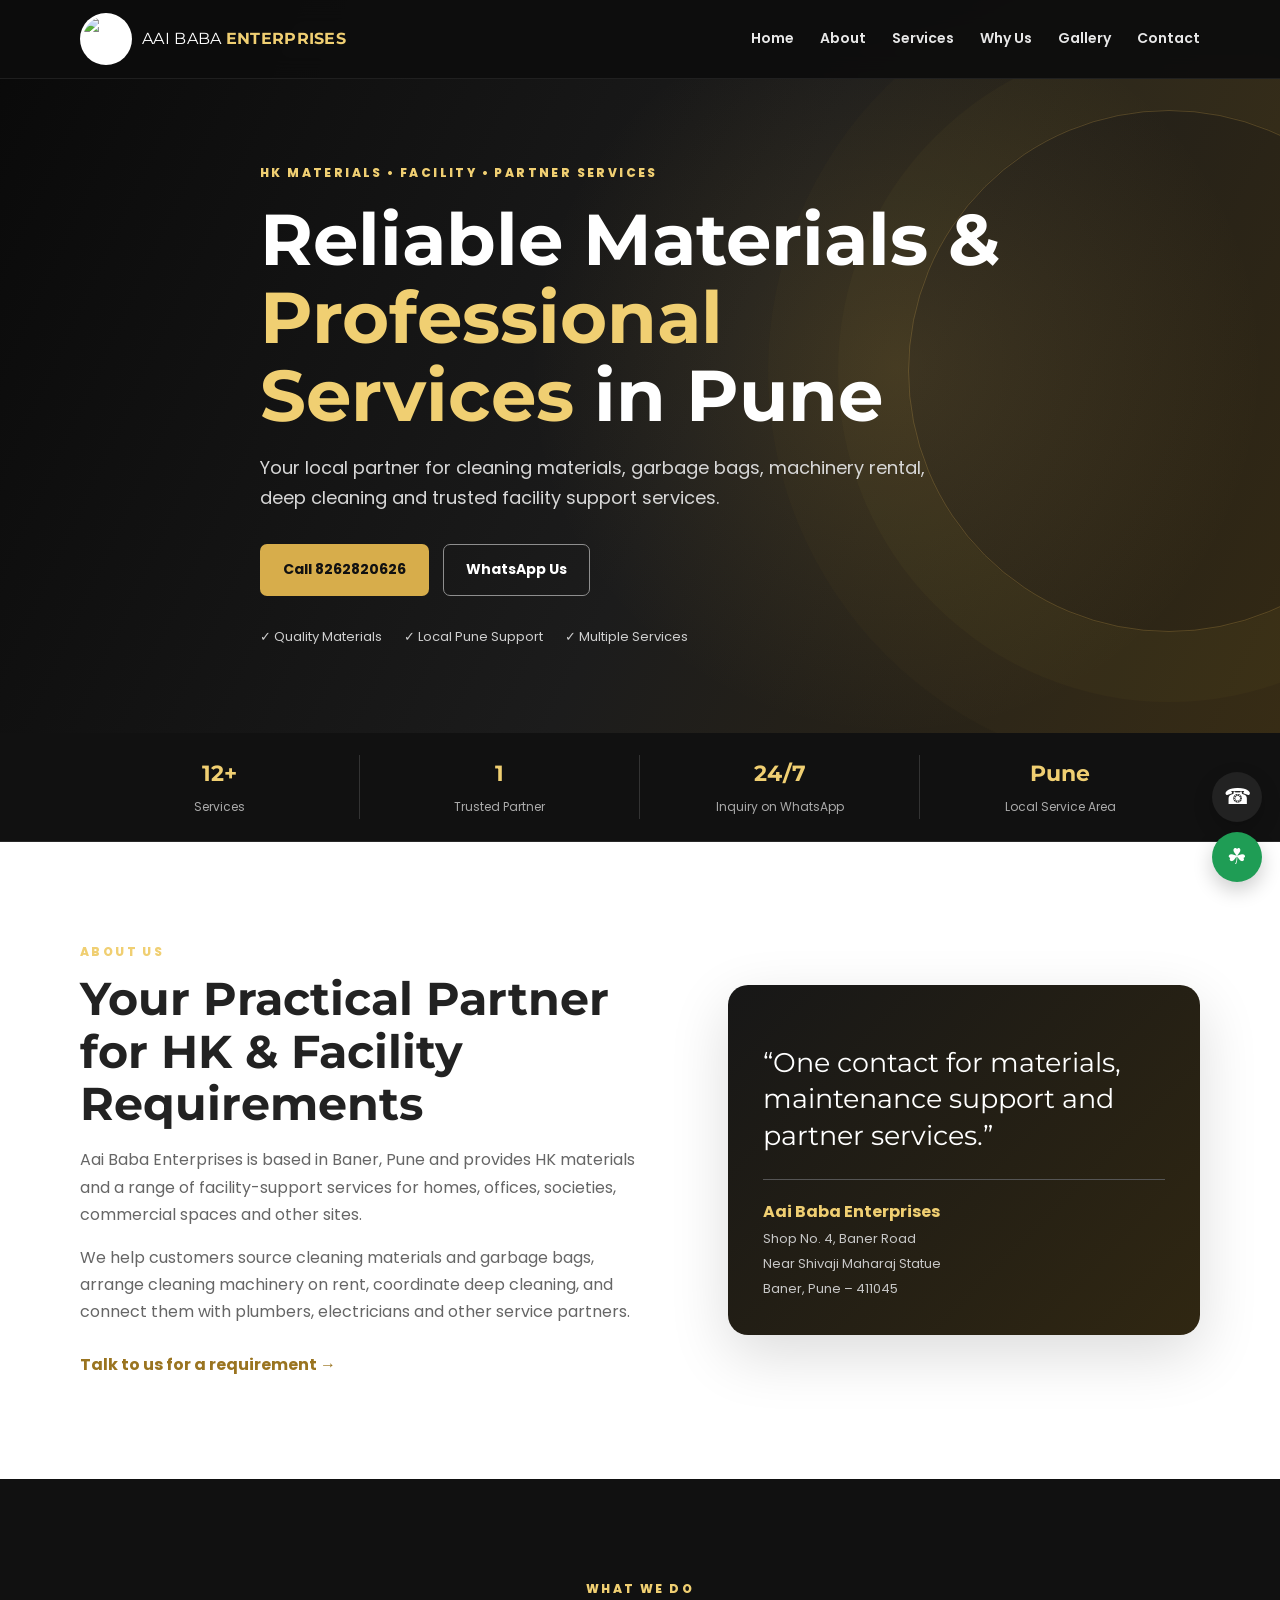
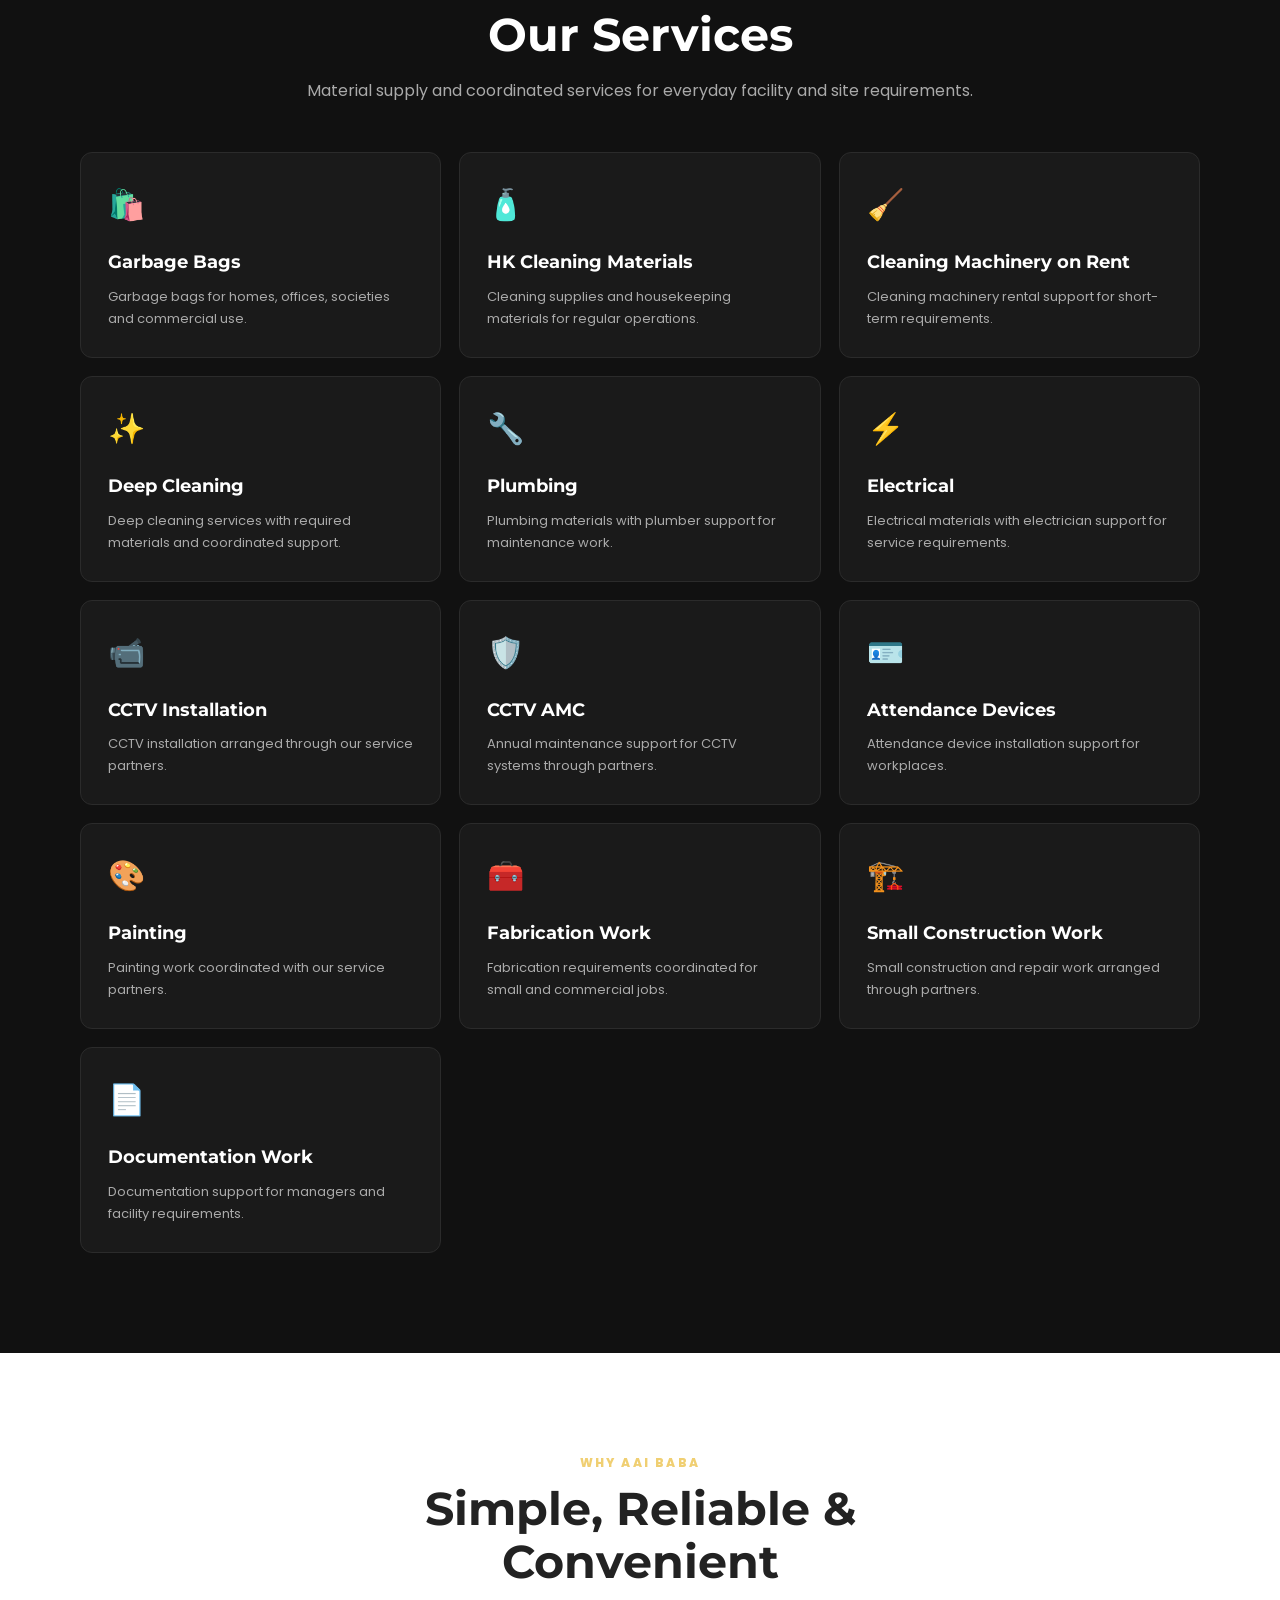
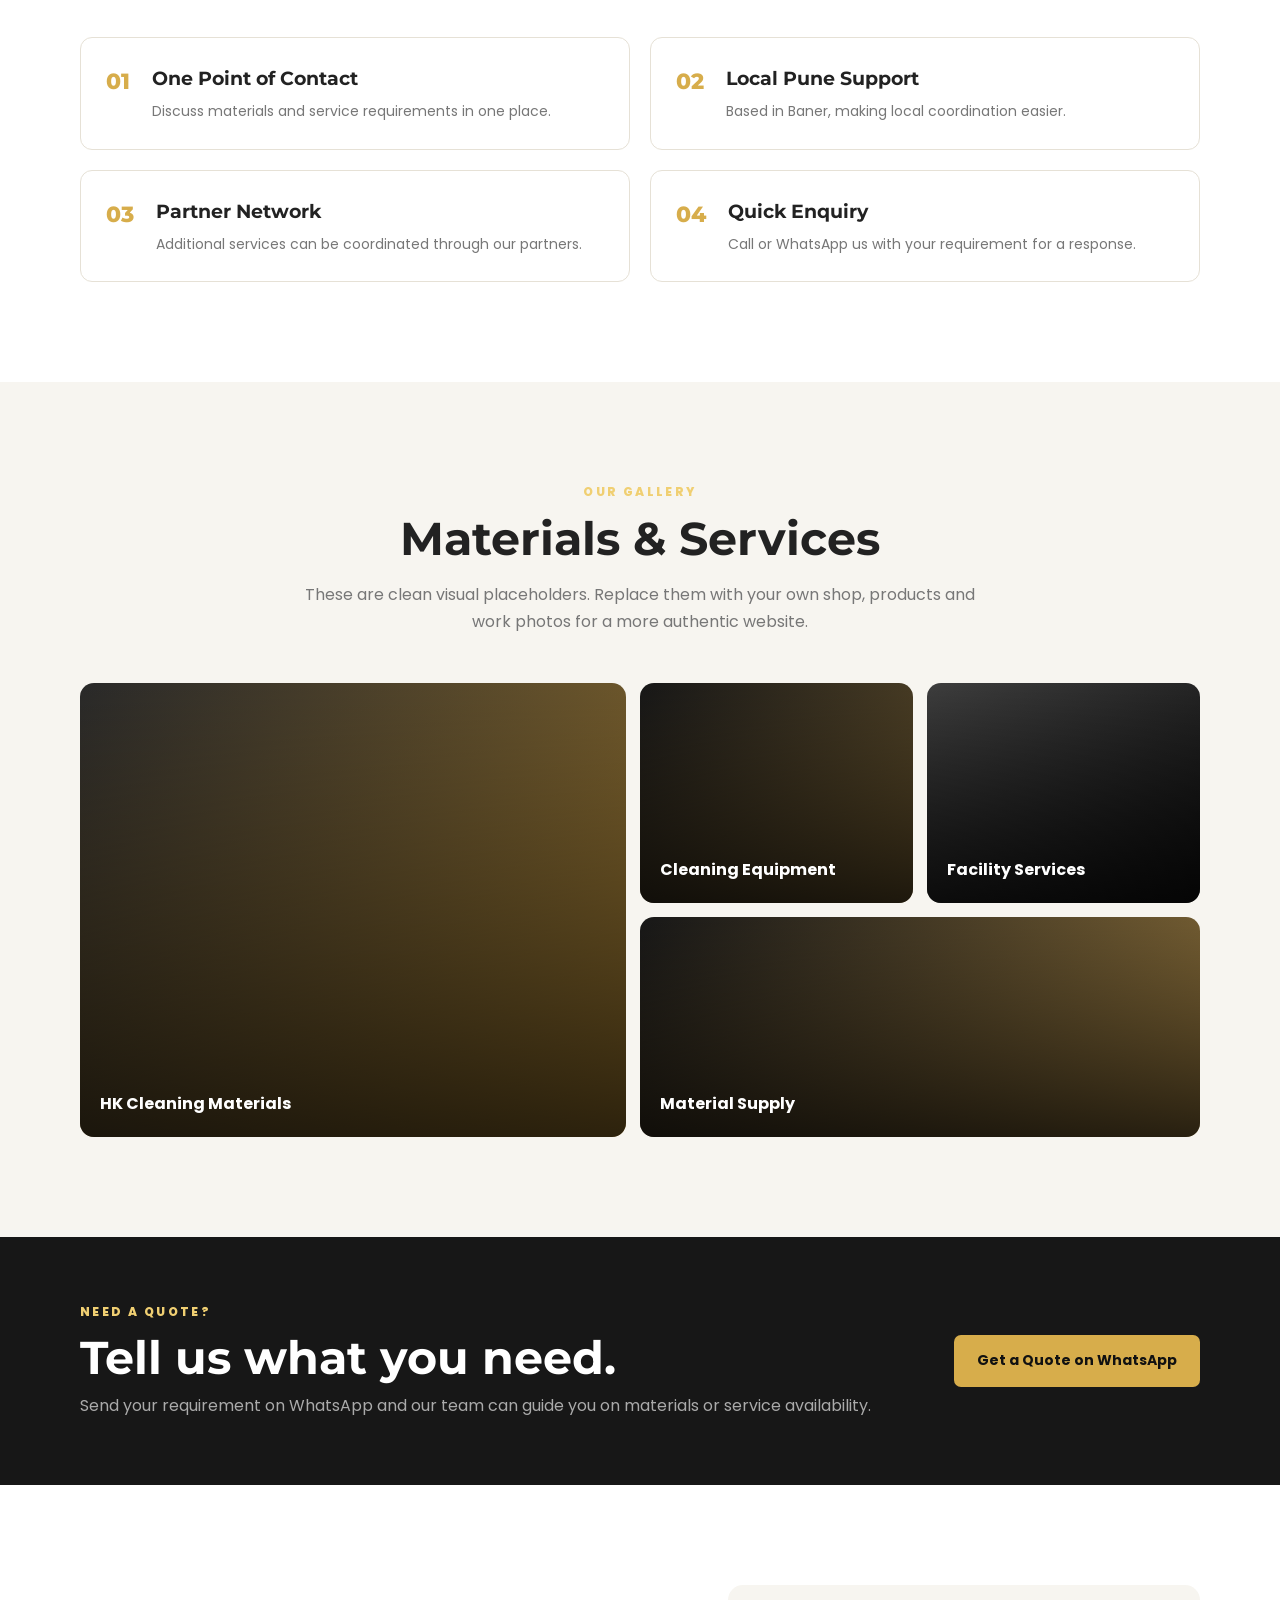
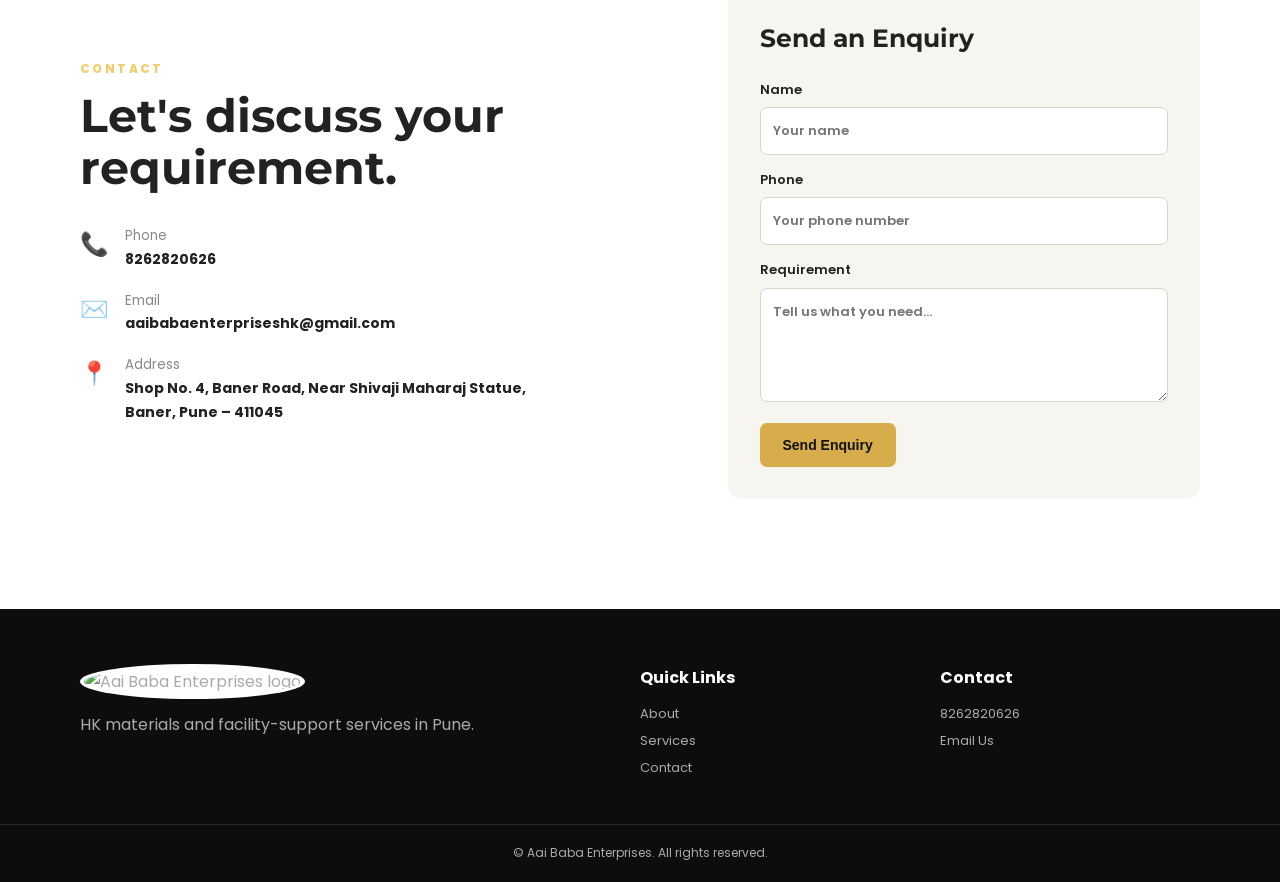
==== index.html @ 1fafdb63 "Add files via upload" ====
<!DOCTYPE html>
<html lang="en">
<head>
<meta charset="UTF-8">
<meta name="viewport" content="width=device-width, initial-scale=1.0">
<title>Aai Baba Enterprises | HK Materials & Facility Services | Pune</title>
<meta name="description" content="Aai Baba Enterprises in Baner, Pune supplies HK cleaning materials, garbage bags, cleaning machinery on rent, deep cleaning, plumbing, electrical and partner facility services.">
<meta name="theme-color" content="#111111">
<link rel="icon" href="images/logo.png">
<link rel="preconnect" href="https://fonts.googleapis.com">
<link rel="preconnect" href="https://fonts.gstatic.com" crossorigin>
<link href="https://fonts.googleapis.com/css2?family=Montserrat:wght@400;500;600;700;800&family=Poppins:wght@400;500;600;700&display=swap" rel="stylesheet">
<link rel="stylesheet" href="style.css">
</head>
<body>

<header class="site-header" id="top">
  <div class="container nav-wrap">
    <a class="brand" href="#home" aria-label="Aai Baba Enterprises home">
      <img src="images/logo.png" alt="Aai Baba Enterprises logo">
      <span>Aai Baba <b>Enterprises</b></span>
    </a>
    <button class="menu-toggle" id="menuToggle" aria-label="Open menu" aria-expanded="false">☰</button>
    <nav class="nav" id="mainNav">
      <a href="#home">Home</a>
      <a href="#about">About</a>
      <a href="#services">Services</a>
      <a href="#why-us">Why Us</a>
      <a href="#gallery">Gallery</a>
      <a href="#contact">Contact</a>
    </nav>
  </div>
</header>

<main>
<section class="hero" id="home">
  <div class="hero-overlay"></div>
  <div class="container hero-content">
    <p class="eyebrow">HK MATERIALS • FACILITY • PARTNER SERVICES</p>
    <h1>Reliable Materials &amp;<br><span>Professional Services</span> in Pune</h1>
    <p class="hero-text">Your local partner for cleaning materials, garbage bags, machinery rental, deep cleaning and trusted facility support services.</p>
    <div class="hero-actions">
      <a class="btn btn-gold" href="tel:+918262820626">Call 8262820626</a>
      <a class="btn btn-outline" href="https://wa.me/918262820626?text=Hello%20Aai%20Baba%20Enterprises%2C%20I%20need%20information%20about%20your%20services." target="_blank" rel="noopener">WhatsApp Us</a>
    </div>
    <div class="hero-points">
      <span>✓ Quality Materials</span><span>✓ Local Pune Support</span><span>✓ Multiple Services</span>
    </div>
  </div>
</section>

<section class="trust-strip">
  <div class="container trust-grid">
    <div><strong>12+</strong><span>Services</span></div>
    <div><strong>1</strong><span>Trusted Partner</span></div>
    <div><strong>24/7</strong><span>Inquiry on WhatsApp</span></div>
    <div><strong>Pune</strong><span>Local Service Area</span></div>
  </div>
</section>

<section class="section" id="about">
  <div class="container two-col">
    <div>
      <p class="section-tag">ABOUT US</p>
      <h2>Your Practical Partner for HK &amp; Facility Requirements</h2>
      <p>Aai Baba Enterprises is based in Baner, Pune and provides HK materials and a range of facility-support services for homes, offices, societies, commercial spaces and other sites.</p>
      <p>We help customers source cleaning materials and garbage bags, arrange cleaning machinery on rent, coordinate deep cleaning, and connect them with plumbers, electricians and other service partners.</p>
      <a class="text-link" href="#contact">Talk to us for a requirement →</a>
    </div>
    <div class="about-card">
      <div class="about-card-inner">
        <p class="quote">“One contact for materials, maintenance support and partner services.”</p>
        <div class="contact-mini">
          <strong>Aai Baba Enterprises</strong>
          <span>Shop No. 4, Baner Road</span>
          <span>Near Shivaji Maharaj Statue</span>
          <span>Baner, Pune – 411045</span>
        </div>
      </div>
    </div>
  </div>
</section>

<section class="section section-dark" id="services">
  <div class="container">
    <div class="section-heading">
      <p class="section-tag">WHAT WE DO</p>
      <h2>Our Services</h2>
      <p>Material supply and coordinated services for everyday facility and site requirements.</p>
    </div>
    <div class="cards">
      <article class="service-card"><div class="icon">🛍️</div><h3>Garbage Bags</h3><p>Garbage bags for homes, offices, societies and commercial use.</p></article>
      <article class="service-card"><div class="icon">🧴</div><h3>HK Cleaning Materials</h3><p>Cleaning supplies and housekeeping materials for regular operations.</p></article>
      <article class="service-card"><div class="icon">🧹</div><h3>Cleaning Machinery on Rent</h3><p>Cleaning machinery rental support for short-term requirements.</p></article>
      <article class="service-card"><div class="icon">✨</div><h3>Deep Cleaning</h3><p>Deep cleaning services with required materials and coordinated support.</p></article>
      <article class="service-card"><div class="icon">🔧</div><h3>Plumbing</h3><p>Plumbing materials with plumber support for maintenance work.</p></article>
      <article class="service-card"><div class="icon">⚡</div><h3>Electrical</h3><p>Electrical materials with electrician support for service requirements.</p></article>
      <article class="service-card"><div class="icon">📹</div><h3>CCTV Installation</h3><p>CCTV installation arranged through our service partners.</p></article>
      <article class="service-card"><div class="icon">🛡️</div><h3>CCTV AMC</h3><p>Annual maintenance support for CCTV systems through partners.</p></article>
      <article class="service-card"><div class="icon">🪪</div><h3>Attendance Devices</h3><p>Attendance device installation support for workplaces.</p></article>
      <article class="service-card"><div class="icon">🎨</div><h3>Painting</h3><p>Painting work coordinated with our service partners.</p></article>
      <article class="service-card"><div class="icon">🧰</div><h3>Fabrication Work</h3><p>Fabrication requirements coordinated for small and commercial jobs.</p></article>
      <article class="service-card"><div class="icon">🏗️</div><h3>Small Construction Work</h3><p>Small construction and repair work arranged through partners.</p></article>
      <article class="service-card"><div class="icon">📄</div><h3>Documentation Work</h3><p>Documentation support for managers and facility requirements.</p></article>
    </div>
  </div>
</section>

<section class="section" id="why-us">
  <div class="container">
    <div class="section-heading">
      <p class="section-tag">WHY AAI BABA</p>
      <h2>Simple, Reliable &amp; Convenient</h2>
    </div>
    <div class="why-grid">
      <div class="why-item"><span>01</span><div><h3>One Point of Contact</h3><p>Discuss materials and service requirements in one place.</p></div></div>
      <div class="why-item"><span>02</span><div><h3>Local Pune Support</h3><p>Based in Baner, making local coordination easier.</p></div></div>
      <div class="why-item"><span>03</span><div><h3>Partner Network</h3><p>Additional services can be coordinated through our partners.</p></div></div>
      <div class="why-item"><span>04</span><div><h3>Quick Enquiry</h3><p>Call or WhatsApp us with your requirement for a response.</p></div></div>
    </div>
  </div>
</section>

<section class="section gallery-section" id="gallery">
  <div class="container">
    <div class="section-heading">
      <p class="section-tag">OUR GALLERY</p>
      <h2>Materials &amp; Services</h2>
      <p>These are clean visual placeholders. Replace them with your own shop, products and work photos for a more authentic website.</p>
    </div>
    <div class="gallery">
      <div class="gallery-card gallery-one"><span>HK Cleaning Materials</span></div>
      <div class="gallery-card gallery-two"><span>Cleaning Equipment</span></div>
      <div class="gallery-card gallery-three"><span>Facility Services</span></div>
      <div class="gallery-card gallery-four"><span>Material Supply</span></div>
    </div>
  </div>
</section>

<section class="cta">
  <div class="container cta-inner">
    <div><p class="section-tag">NEED A QUOTE?</p><h2>Tell us what you need.</h2><p>Send your requirement on WhatsApp and our team can guide you on materials or service availability.</p></div>
    <a class="btn btn-gold" href="https://wa.me/918262820626?text=Hello%20Aai%20Baba%20Enterprises%2C%20I%20would%20like%20a%20quotation." target="_blank" rel="noopener">Get a Quote on WhatsApp</a>
  </div>
</section>

<section class="section contact-section" id="contact">
  <div class="container two-col contact-grid">
    <div>
      <p class="section-tag">CONTACT</p>
      <h2>Let's discuss your requirement.</h2>
      <div class="contact-list">
        <a href="tel:+918262820626"><span>📞</span><div><small>Phone</small><strong>8262820626</strong></div></a>
        <a href="mailto:aaibabaenterpriseshk@gmail.com"><span>✉️</span><div><small>Email</small><strong>aaibabaenterpriseshk@gmail.com</strong></div></a>
        <div><span>📍</span><div><small>Address</small><strong>Shop No. 4, Baner Road, Near Shivaji Maharaj Statue, Baner, Pune – 411045</strong></div></div>
      </div>
    </div>
    <div class="form-card">
      <h3>Send an Enquiry</h3>
      <form name="enquiry" method="POST" data-netlify="true" netlify-honeypot="bot-field">
        <input type="hidden" name="form-name" value="enquiry">
        <p class="hidden"><label>Don't fill this out: <input name="bot-field"></label></p>
        <label>Name<input type="text" name="name" placeholder="Your name" required></label>
        <label>Phone<input type="tel" name="phone" placeholder="Your phone number" required></label>
        <label>Requirement<textarea name="message" rows="4" placeholder="Tell us what you need..." required></textarea></label>
        <button class="btn btn-gold" type="submit">Send Enquiry</button>
      </form>
    </div>
  </div>
</section>
</main>

<footer class="footer">
  <div class="container footer-grid">
    <div><img src="images/logo.png" alt="Aai Baba Enterprises logo" class="footer-logo"><p>HK materials and facility-support services in Pune.</p></div>
    <div><h4>Quick Links</h4><a href="#about">About</a><a href="#services">Services</a><a href="#contact">Contact</a></div>
    <div><h4>Contact</h4><a href="tel:+918262820626">8262820626</a><a href="mailto:aaibabaenterpriseshk@gmail.com">Email Us</a></div>
  </div>
  <div class="copyright">© <span id="year"></span> Aai Baba Enterprises. All rights reserved.</div>
</footer>

<div class="floating-actions">
  <a class="float-call" href="tel:+918262820626" aria-label="Call Aai Baba Enterprises">☎</a>
  <a class="float-wa" href="https://wa.me/918262820626" target="_blank" rel="noopener" aria-label="WhatsApp Aai Baba Enterprises">☘</a>
</div>
<a class="back-top" id="backTop" href="#top" aria-label="Back to top">↑</a>

<script src="script.js"></script>
</body>
</html>
---- style.css ----
*{box-sizing:border-box;margin:0;padding:0}
:root{--black:#0d0d0d;--dark:#151515;--gold:#d7ad4b;--gold2:#f0cf72;--light:#f7f5f0;--text:#222;--muted:#686868;--white:#fff;--border:#e6e1d6}
html{scroll-behavior:smooth}
body{font-family:Poppins,Arial,sans-serif;color:var(--text);background:#fff;line-height:1.7}
a{text-decoration:none;color:inherit}
.container{width:min(1120px,92%);margin:auto}
.site-header{position:fixed;z-index:1000;top:0;left:0;right:0;background:rgba(13,13,13,.94);backdrop-filter:blur(12px);border-bottom:1px solid rgba(255,255,255,.08)}
.nav-wrap{height:78px;display:flex;align-items:center;justify-content:space-between}
.brand{display:flex;align-items:center;gap:10px;color:#fff;font-family:Montserrat;font-size:16px;text-transform:uppercase;letter-spacing:.3px}
.brand img{width:52px;height:52px;object-fit:contain;background:#fff;border-radius:50%;padding:3px}
.brand b{color:var(--gold2)}
.nav{display:flex;gap:26px;color:#fff;font-size:14px;font-weight:600}
.nav a{opacity:.9}.nav a:hover{color:var(--gold2)}
.menu-toggle{display:none;background:none;border:0;color:#fff;font-size:28px}
.hero{min-height:720px;padding-top:78px;display:flex;align-items:center;position:relative;background:linear-gradient(115deg,#090909 0%,#1c1c1c 55%,#332914 100%);overflow:hidden}
.hero:after{content:"";position:absolute;width:520px;height:520px;border:1px solid rgba(215,173,75,.25);border-radius:50%;right:-150px;top:110px;box-shadow:0 0 0 70px rgba(215,173,75,.03),0 0 0 140px rgba(215,173,75,.02)}
.hero-overlay{position:absolute;inset:0;background:radial-gradient(circle at 70% 50%,rgba(215,173,75,.15),transparent 38%)}
.hero-content{position:relative;z-index:2;color:#fff;max-width:760px;padding:85px 0}
.eyebrow,.section-tag{color:var(--gold2);font-size:12px;font-weight:800;letter-spacing:2.4px}
.hero h1{font-family:Montserrat;font-size:clamp(40px,6vw,72px);line-height:1.08;margin:18px 0}.hero h1 span{color:var(--gold2)}
.hero-text{max-width:680px;color:#d7d7d7;font-size:18px}
.hero-actions{display:flex;gap:14px;margin:30px 0}
.btn{display:inline-flex;align-items:center;justify-content:center;border-radius:7px;padding:13px 22px;font-weight:700;font-size:14px;border:1px solid transparent;transition:.25s}
.btn-gold{background:var(--gold);color:#111}.btn-gold:hover{background:var(--gold2);transform:translateY(-2px)}
.btn-outline{border-color:#8e8e8e;color:#fff}.btn-outline:hover{border-color:var(--gold2);color:var(--gold2)}
.hero-points{display:flex;gap:22px;flex-wrap:wrap;color:#cfcfcf;font-size:13px}
.trust-strip{background:#111;color:#fff;border-bottom:1px solid #292929}
.trust-grid{display:grid;grid-template-columns:repeat(4,1fr);padding:22px 0}.trust-grid div{text-align:center;border-right:1px solid #333}.trust-grid div:last-child{border:0}
.trust-grid strong{display:block;color:var(--gold2);font-family:Montserrat;font-size:22px}.trust-grid span{font-size:12px;color:#aaa}
.section{padding:100px 0}.section-dark{background:#111;color:#fff}.section-heading{text-align:center;max-width:700px;margin:0 auto 48px}.section-heading h2,.two-col h2,.cta h2{font-family:Montserrat;font-size:clamp(30px,4vw,46px);line-height:1.15;margin:10px 0 15px}.section-heading p:not(.section-tag){color:#777}.section-dark .section-heading p:not(.section-tag){color:#aaa}
.two-col{display:grid;grid-template-columns:1.1fr .9fr;gap:70px;align-items:center}.two-col>div>p:not(.section-tag){color:#666;margin-bottom:16px}
.text-link{display:inline-block;color:#9a7420;font-weight:700;margin-top:10px}
.about-card{min-height:350px;border-radius:20px;background:linear-gradient(135deg,#171717,#302712);padding:35px;display:flex;align-items:flex-end;box-shadow:0 20px 60px rgba(0,0,0,.14)}
.about-card-inner{color:#fff}.quote{font-family:Montserrat;font-size:27px;line-height:1.35!important;color:#fff!important}.contact-mini{border-top:1px solid #555;margin-top:25px;padding-top:18px;display:grid;gap:3px;color:#c7c7c7;font-size:13px}.contact-mini strong{color:var(--gold2);font-size:16px}
.cards{display:grid;grid-template-columns:repeat(3,1fr);gap:18px}.service-card{background:#1a1a1a;border:1px solid #2b2b2b;padding:27px;border-radius:12px;transition:.3s}.service-card:hover{transform:translateY(-5px);border-color:#79602c}.icon{font-size:30px;margin-bottom:16px}.service-card h3{font-family:Montserrat;font-size:18px;margin-bottom:8px}.service-card p{font-size:13px;color:#aaa}
.why-grid{display:grid;grid-template-columns:repeat(2,1fr);gap:20px}.why-item{display:flex;gap:22px;padding:25px;border:1px solid var(--border);border-radius:12px}.why-item>span{font-family:Montserrat;font-weight:800;color:var(--gold);font-size:22px}.why-item h3{font-family:Montserrat;margin-bottom:5px}.why-item p{color:#777;font-size:14px}
.gallery-section{background:var(--light)}.gallery{display:grid;grid-template-columns:2fr 1fr 1fr;grid-template-rows:220px 220px;gap:14px}.gallery-card{border-radius:14px;overflow:hidden;position:relative;background-size:cover;background-position:center;display:flex;align-items:flex-end;padding:20px}.gallery-card:after{content:"";position:absolute;inset:0;background:linear-gradient(transparent,rgba(0,0,0,.72))}.gallery-card span{position:relative;z-index:2;color:#fff;font-weight:700}.gallery-one{grid-row:span 2;background:linear-gradient(135deg,#292929,#a17a2d)}.gallery-two{background:linear-gradient(135deg,#171717,#6b562d)}.gallery-three{background:linear-gradient(135deg,#3d3d3d,#111)}.gallery-four{grid-column:2/4;background:linear-gradient(135deg,#171717,#92743b)}
.cta{background:#171717;color:#fff;padding:65px 0}.cta-inner{display:flex;align-items:center;justify-content:space-between;gap:30px}.cta h2{margin-bottom:7px}.cta p:not(.section-tag){color:#aaa}
.contact-section{padding-bottom:110px}.contact-list{display:grid;gap:18px;margin-top:30px}.contact-list>a,.contact-list>div{display:flex;gap:16px;align-items:flex-start}.contact-list span{font-size:23px}.contact-list small{display:block;color:#888}.contact-list strong{display:block;font-size:14px;max-width:440px}
.form-card{background:#f7f5f0;padding:32px;border-radius:15px}.form-card h3{font-family:Montserrat;font-size:25px;margin-bottom:20px}.form-card label{font-size:13px;font-weight:600;display:block;margin-bottom:14px}.form-card input,.form-card textarea{width:100%;margin-top:6px;padding:12px;border:1px solid #d9d4c8;border-radius:7px;font:inherit;outline:none;background:#fff}.form-card input:focus,.form-card textarea:focus{border-color:var(--gold)}.hidden{display:none}
.footer{background:#0d0d0d;color:#aaa;padding:55px 0 0}.footer-grid{display:grid;grid-template-columns:2fr 1fr 1fr;gap:40px;padding-bottom:40px}.footer-logo{width:65px;height:65px;object-fit:contain;background:#fff;border-radius:50%;padding:4px;margin-bottom:12px}.footer h4{color:#fff;margin-bottom:12px}.footer a{display:block;margin:5px 0;font-size:13px}.copyright{text-align:center;border-top:1px solid #272727;padding:18px;font-size:12px}
.floating-actions{position:fixed;right:18px;bottom:18px;z-index:900;display:flex;flex-direction:column;gap:10px}.floating-actions a,.back-top{width:50px;height:50px;border-radius:50%;display:grid;place-items:center;color:#fff;font-size:22px;box-shadow:0 8px 20px rgba(0,0,0,.2)}.float-call{background:#222}.float-wa{background:#1f9d55}.back-top{position:fixed;right:18px;bottom:138px;background:var(--gold);color:#111;z-index:900;opacity:0;pointer-events:none;transition:.2s}.back-top.show{opacity:1;pointer-events:auto}
@media(max-width:850px){.nav{display:none;position:absolute;top:78px;left:0;right:0;background:#111;padding:20px;flex-direction:column;gap:15px}.nav.open{display:flex}.menu-toggle{display:block}.hero{min-height:650px}.two-col{grid-template-columns:1fr;gap:40px}.cards{grid-template-columns:repeat(2,1fr)}.gallery{grid-template-columns:1fr 1fr;grid-template-rows:200px 200px 200px}.gallery-one{grid-row:span 1}.gallery-four{grid-column:1/3}.cta-inner{flex-direction:column;align-items:flex-start}.footer-grid{grid-template-columns:1fr 1fr}}
@media(max-width:560px){.brand span{font-size:13px}.hero-content{padding:60px 0}.hero h1{font-size:40px}.hero-text{font-size:15px}.hero-actions{flex-direction:column;align-items:stretch}.hero-points{gap:9px;flex-direction:column}.trust-grid{grid-template-columns:1fr 1fr;gap:20px}.trust-grid div{border:0}.section{padding:70px 0}.cards,.why-grid{grid-template-columns:1fr}.gallery{grid-template-columns:1fr;grid-template-rows:180px 180px 180px 180px}.gallery-four{grid-column:auto}.footer-grid{grid-template-columns:1fr}.about-card{min-height:300px}.quote{font-size:22px!important}}
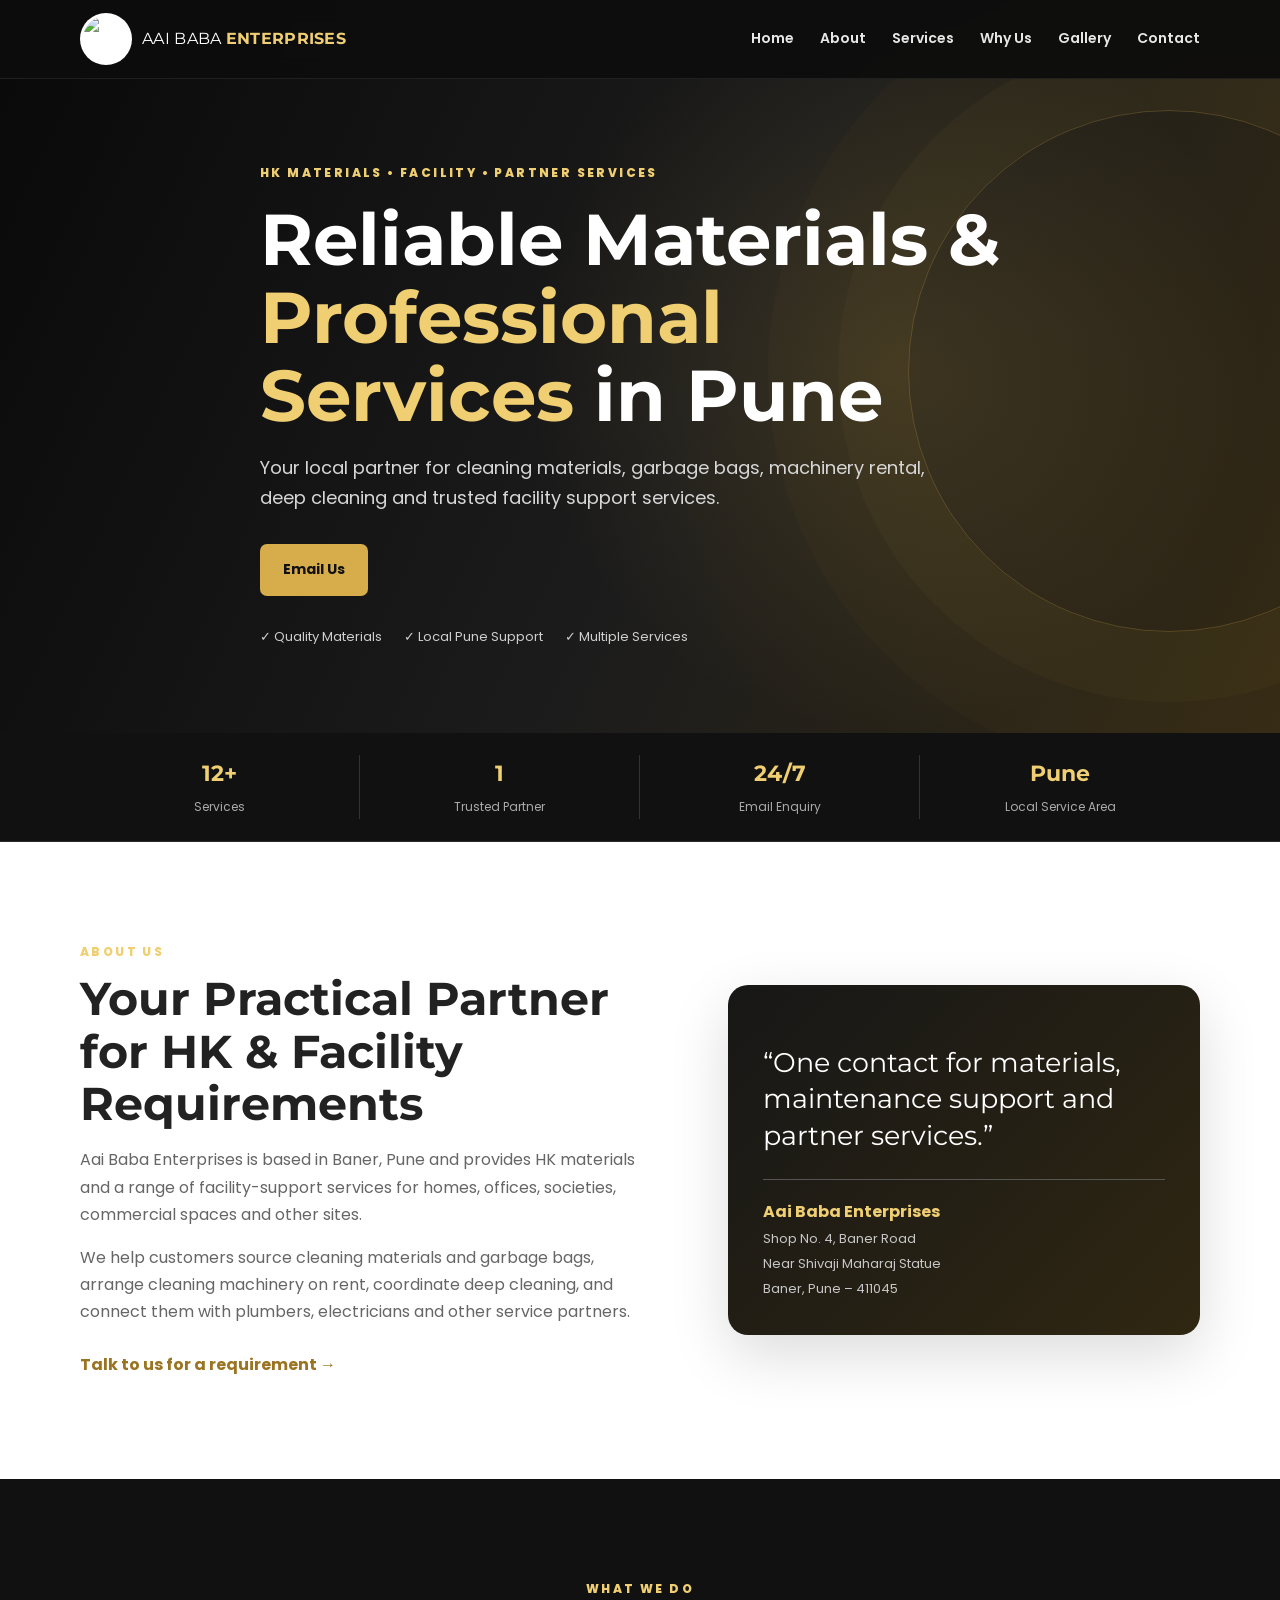
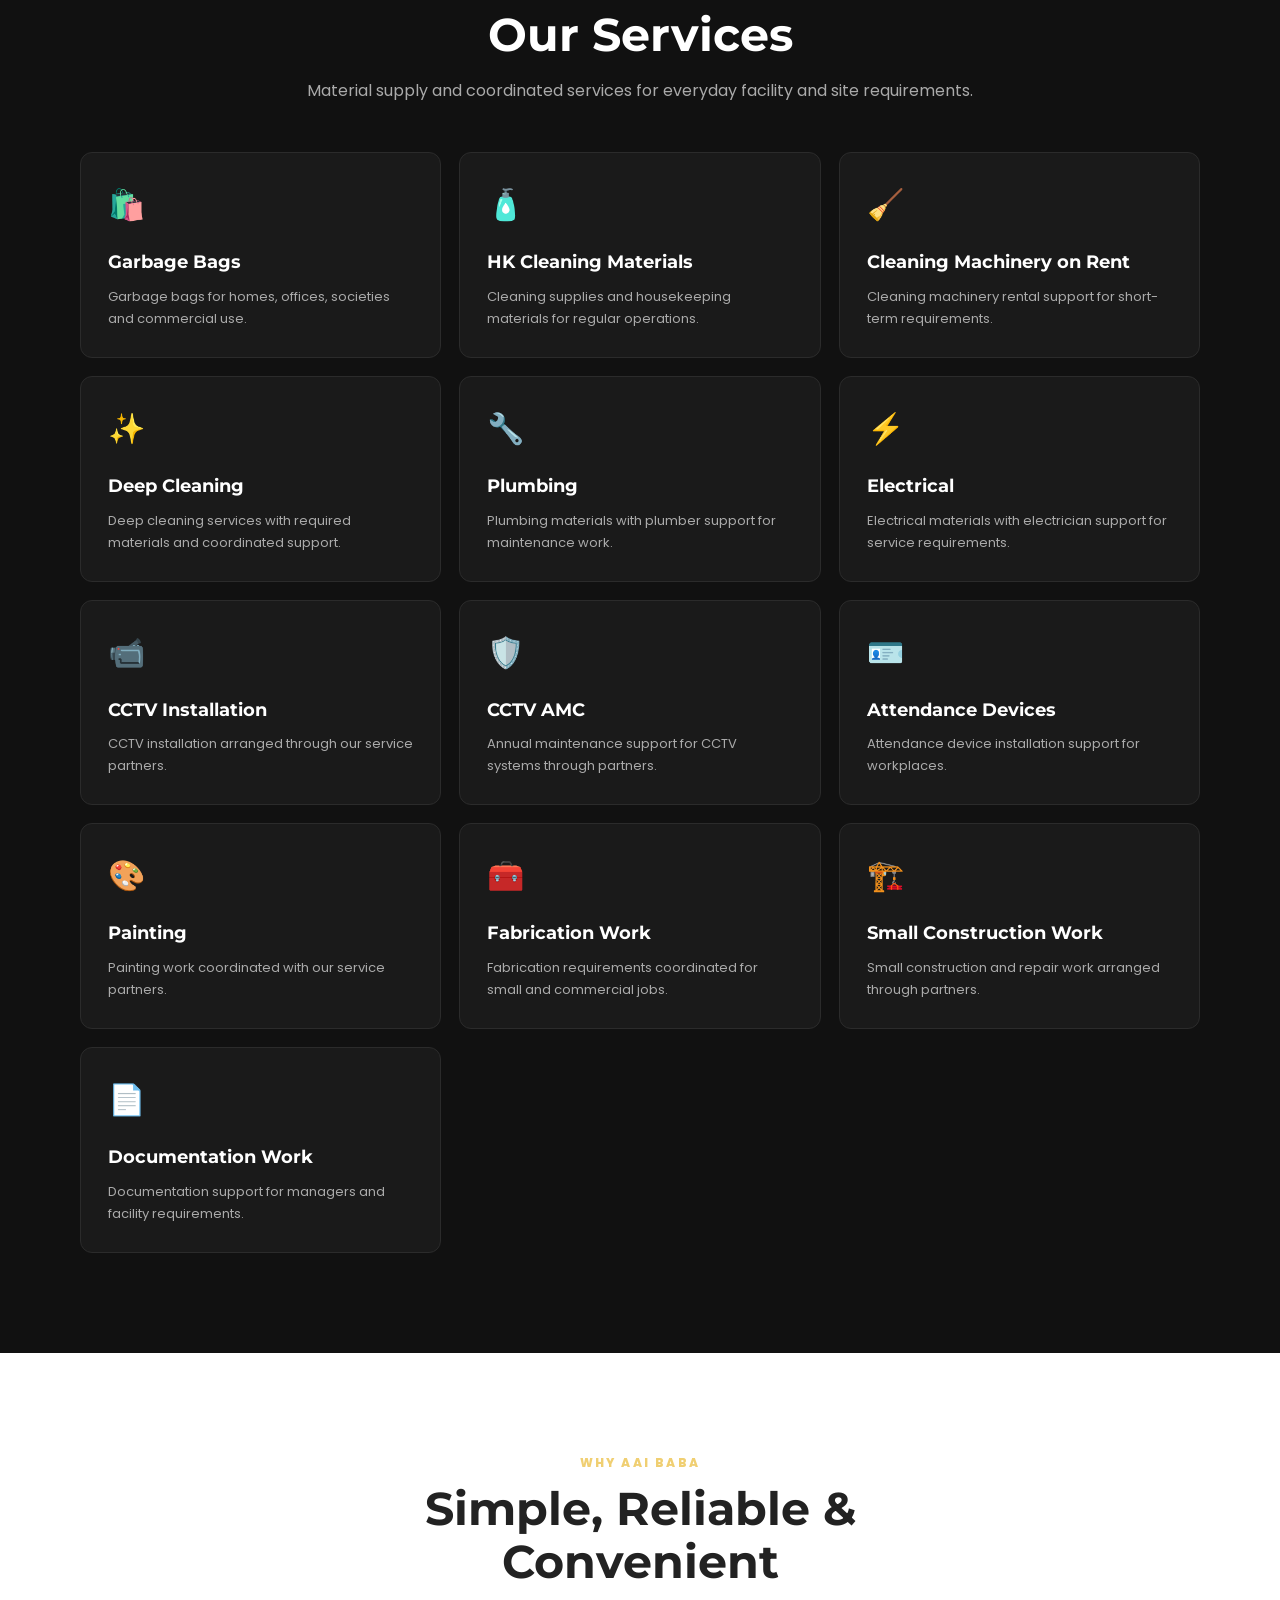
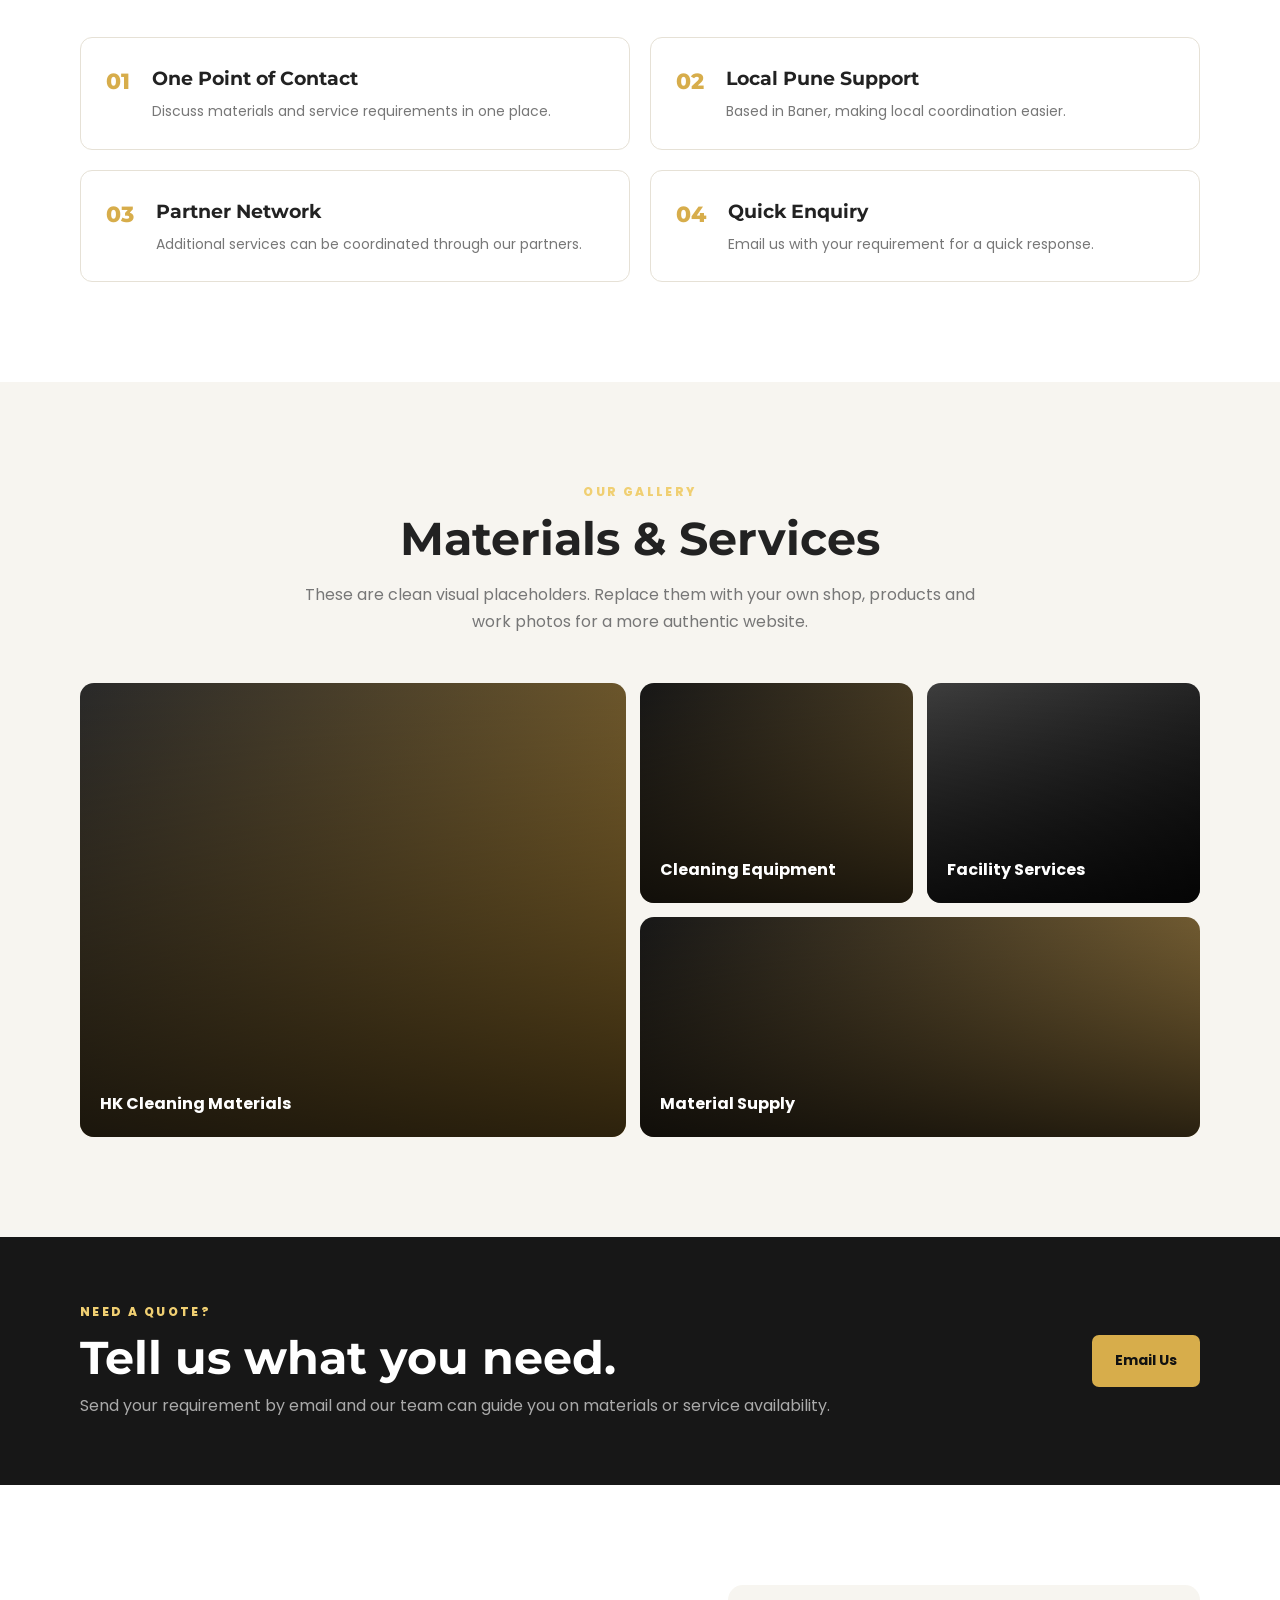
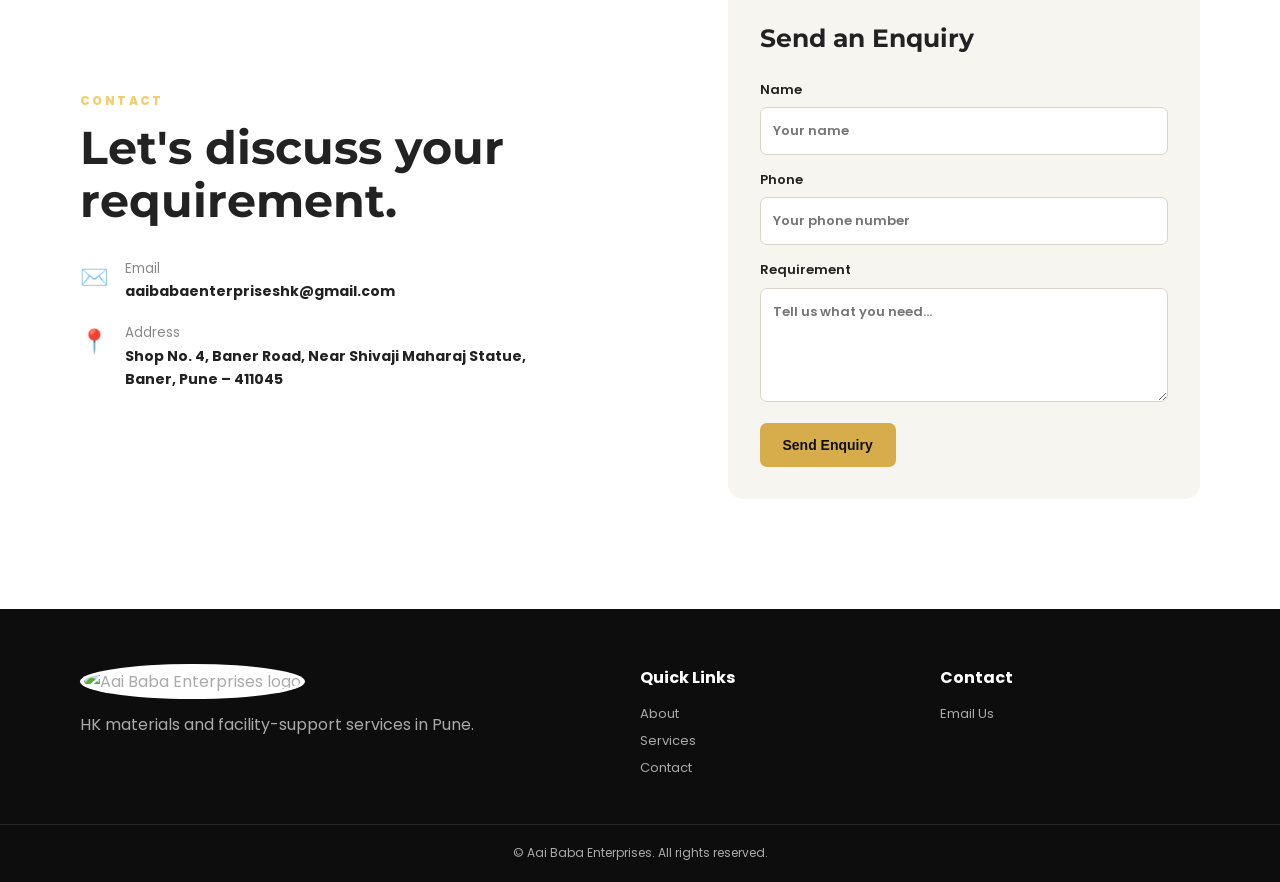
==== commit ee7e8811: "Update index.html" ====
--- a/index.html
+++ b/index.html
@@ -39,12 +39,17 @@
     <p class="eyebrow">HK MATERIALS • FACILITY • PARTNER SERVICES</p>
     <h1>Reliable Materials &amp;<br><span>Professional Services</span> in Pune</h1>
     <p class="hero-text">Your local partner for cleaning materials, garbage bags, machinery rental, deep cleaning and trusted facility support services.</p>
+
     <div class="hero-actions">
-      <a class="btn btn-gold" href="tel:+918262820626">Call 8262820626</a>
-      <a class="btn btn-outline" href="https://wa.me/918262820626?text=Hello%20Aai%20Baba%20Enterprises%2C%20I%20need%20information%20about%20your%20services." target="_blank" rel="noopener">WhatsApp Us</a>
-    </div>
+      <a class="btn btn-gold" href="mailto:aaibabaenterpriseshk@gmail.com?subject=Enquiry%20-%20Aai%20Baba%20Enterprises">
+        Email Us
+      </a>
+    </div>
+
     <div class="hero-points">
-      <span>✓ Quality Materials</span><span>✓ Local Pune Support</span><span>✓ Multiple Services</span>
+      <span>✓ Quality Materials</span>
+      <span>✓ Local Pune Support</span>
+      <span>✓ Multiple Services</span>
     </div>
   </div>
 </section>
@@ -53,7 +58,7 @@
   <div class="container trust-grid">
     <div><strong>12+</strong><span>Services</span></div>
     <div><strong>1</strong><span>Trusted Partner</span></div>
-    <div><strong>24/7</strong><span>Inquiry on WhatsApp</span></div>
+    <div><strong>24/7</strong><span>Email Enquiry</span></div>
     <div><strong>Pune</strong><span>Local Service Area</span></div>
   </div>
 </section>
@@ -116,7 +121,7 @@
       <div class="why-item"><span>01</span><div><h3>One Point of Contact</h3><p>Discuss materials and service requirements in one place.</p></div></div>
       <div class="why-item"><span>02</span><div><h3>Local Pune Support</h3><p>Based in Baner, making local coordination easier.</p></div></div>
       <div class="why-item"><span>03</span><div><h3>Partner Network</h3><p>Additional services can be coordinated through our partners.</p></div></div>
-      <div class="why-item"><span>04</span><div><h3>Quick Enquiry</h3><p>Call or WhatsApp us with your requirement for a response.</p></div></div>
+      <div class="why-item"><span>04</span><div><h3>Quick Enquiry</h3><p>Email us with your requirement for a quick response.</p></div></div>
     </div>
   </div>
 </section>
@@ -139,8 +144,14 @@
 
 <section class="cta">
   <div class="container cta-inner">
-    <div><p class="section-tag">NEED A QUOTE?</p><h2>Tell us what you need.</h2><p>Send your requirement on WhatsApp and our team can guide you on materials or service availability.</p></div>
-    <a class="btn btn-gold" href="https://wa.me/918262820626?text=Hello%20Aai%20Baba%20Enterprises%2C%20I%20would%20like%20a%20quotation." target="_blank" rel="noopener">Get a Quote on WhatsApp</a>
+    <div>
+      <p class="section-tag">NEED A QUOTE?</p>
+      <h2>Tell us what you need.</h2>
+      <p>Send your requirement by email and our team can guide you on materials or service availability.</p>
+    </div>
+    <a class="btn btn-gold" href="mailto:aaibabaenterpriseshk@gmail.com?subject=Quotation%20Enquiry%20-%20Aai%20Baba%20Enterprises">
+      Email Us
+    </a>
   </div>
 </section>
 
@@ -150,11 +161,23 @@
       <p class="section-tag">CONTACT</p>
       <h2>Let's discuss your requirement.</h2>
       <div class="contact-list">
-        <a href="tel:+918262820626"><span>📞</span><div><small>Phone</small><strong>8262820626</strong></div></a>
-        <a href="mailto:aaibabaenterpriseshk@gmail.com"><span>✉️</span><div><small>Email</small><strong>aaibabaenterpriseshk@gmail.com</strong></div></a>
-        <div><span>📍</span><div><small>Address</small><strong>Shop No. 4, Baner Road, Near Shivaji Maharaj Statue, Baner, Pune – 411045</strong></div></div>
+        <a href="mailto:aaibabaenterpriseshk@gmail.com">
+          <span>✉️</span>
+          <div>
+            <small>Email</small>
+            <strong>aaibabaenterpriseshk@gmail.com</strong>
+          </div>
+        </a>
+        <div>
+          <span>📍</span>
+          <div>
+            <small>Address</small>
+            <strong>Shop No. 4, Baner Road, Near Shivaji Maharaj Statue, Baner, Pune – 411045</strong>
+          </div>
+        </div>
       </div>
     </div>
+
     <div class="form-card">
       <h3>Send an Enquiry</h3>
       <form name="enquiry" method="POST" data-netlify="true" netlify-honeypot="bot-field">
@@ -172,17 +195,24 @@
 
 <footer class="footer">
   <div class="container footer-grid">
-    <div><img src="images/logo.png" alt="Aai Baba Enterprises logo" class="footer-logo"><p>HK materials and facility-support services in Pune.</p></div>
-    <div><h4>Quick Links</h4><a href="#about">About</a><a href="#services">Services</a><a href="#contact">Contact</a></div>
-    <div><h4>Contact</h4><a href="tel:+918262820626">8262820626</a><a href="mailto:aaibabaenterpriseshk@gmail.com">Email Us</a></div>
+    <div>
+      <img src="images/logo.png" alt="Aai Baba Enterprises logo" class="footer-logo">
+      <p>HK materials and facility-support services in Pune.</p>
+    </div>
+    <div>
+      <h4>Quick Links</h4>
+      <a href="#about">About</a>
+      <a href="#services">Services</a>
+      <a href="#contact">Contact</a>
+    </div>
+    <div>
+      <h4>Contact</h4>
+      <a href="mailto:aaibabaenterpriseshk@gmail.com">Email Us</a>
+    </div>
   </div>
   <div class="copyright">© <span id="year"></span> Aai Baba Enterprises. All rights reserved.</div>
 </footer>
 
-<div class="floating-actions">
-  <a class="float-call" href="tel:+918262820626" aria-label="Call Aai Baba Enterprises">☎</a>
-  <a class="float-wa" href="https://wa.me/918262820626" target="_blank" rel="noopener" aria-label="WhatsApp Aai Baba Enterprises">☘</a>
-</div>
 <a class="back-top" id="backTop" href="#top" aria-label="Back to top">↑</a>
 
 <script src="script.js"></script>
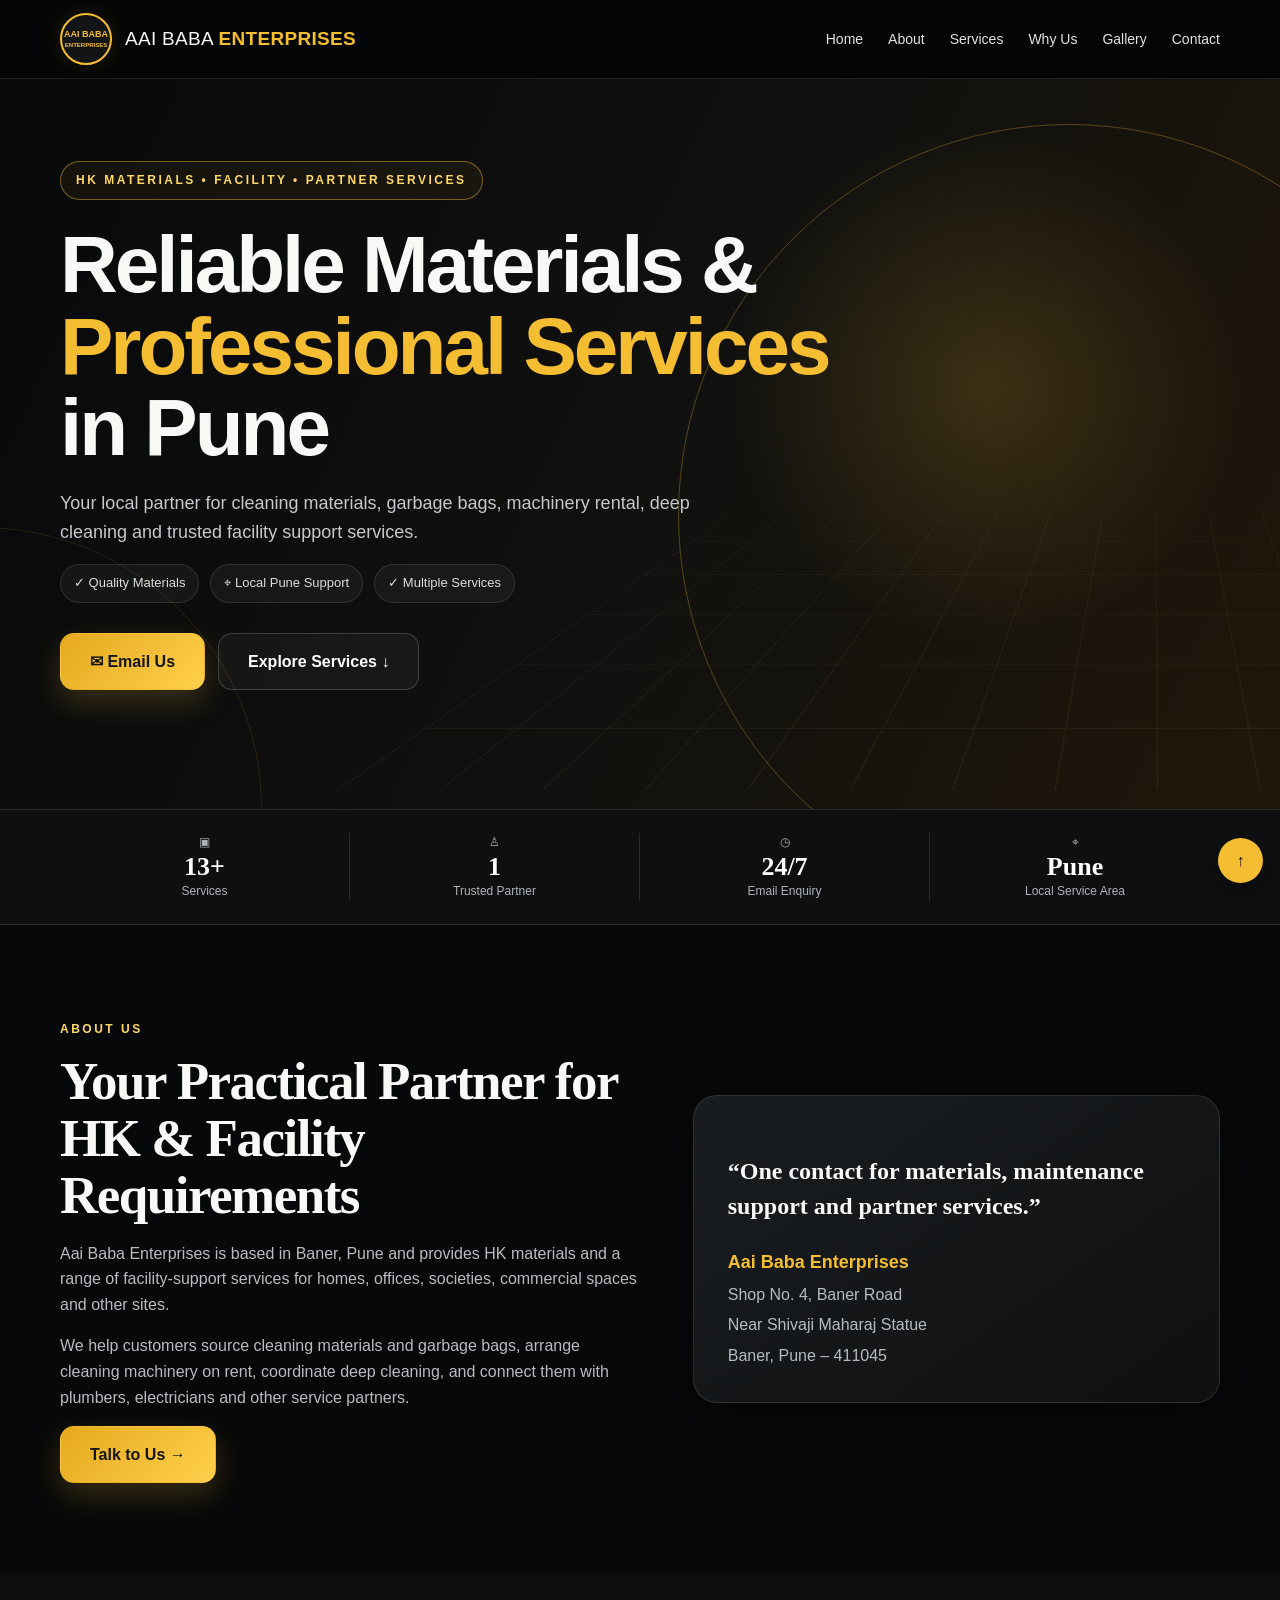
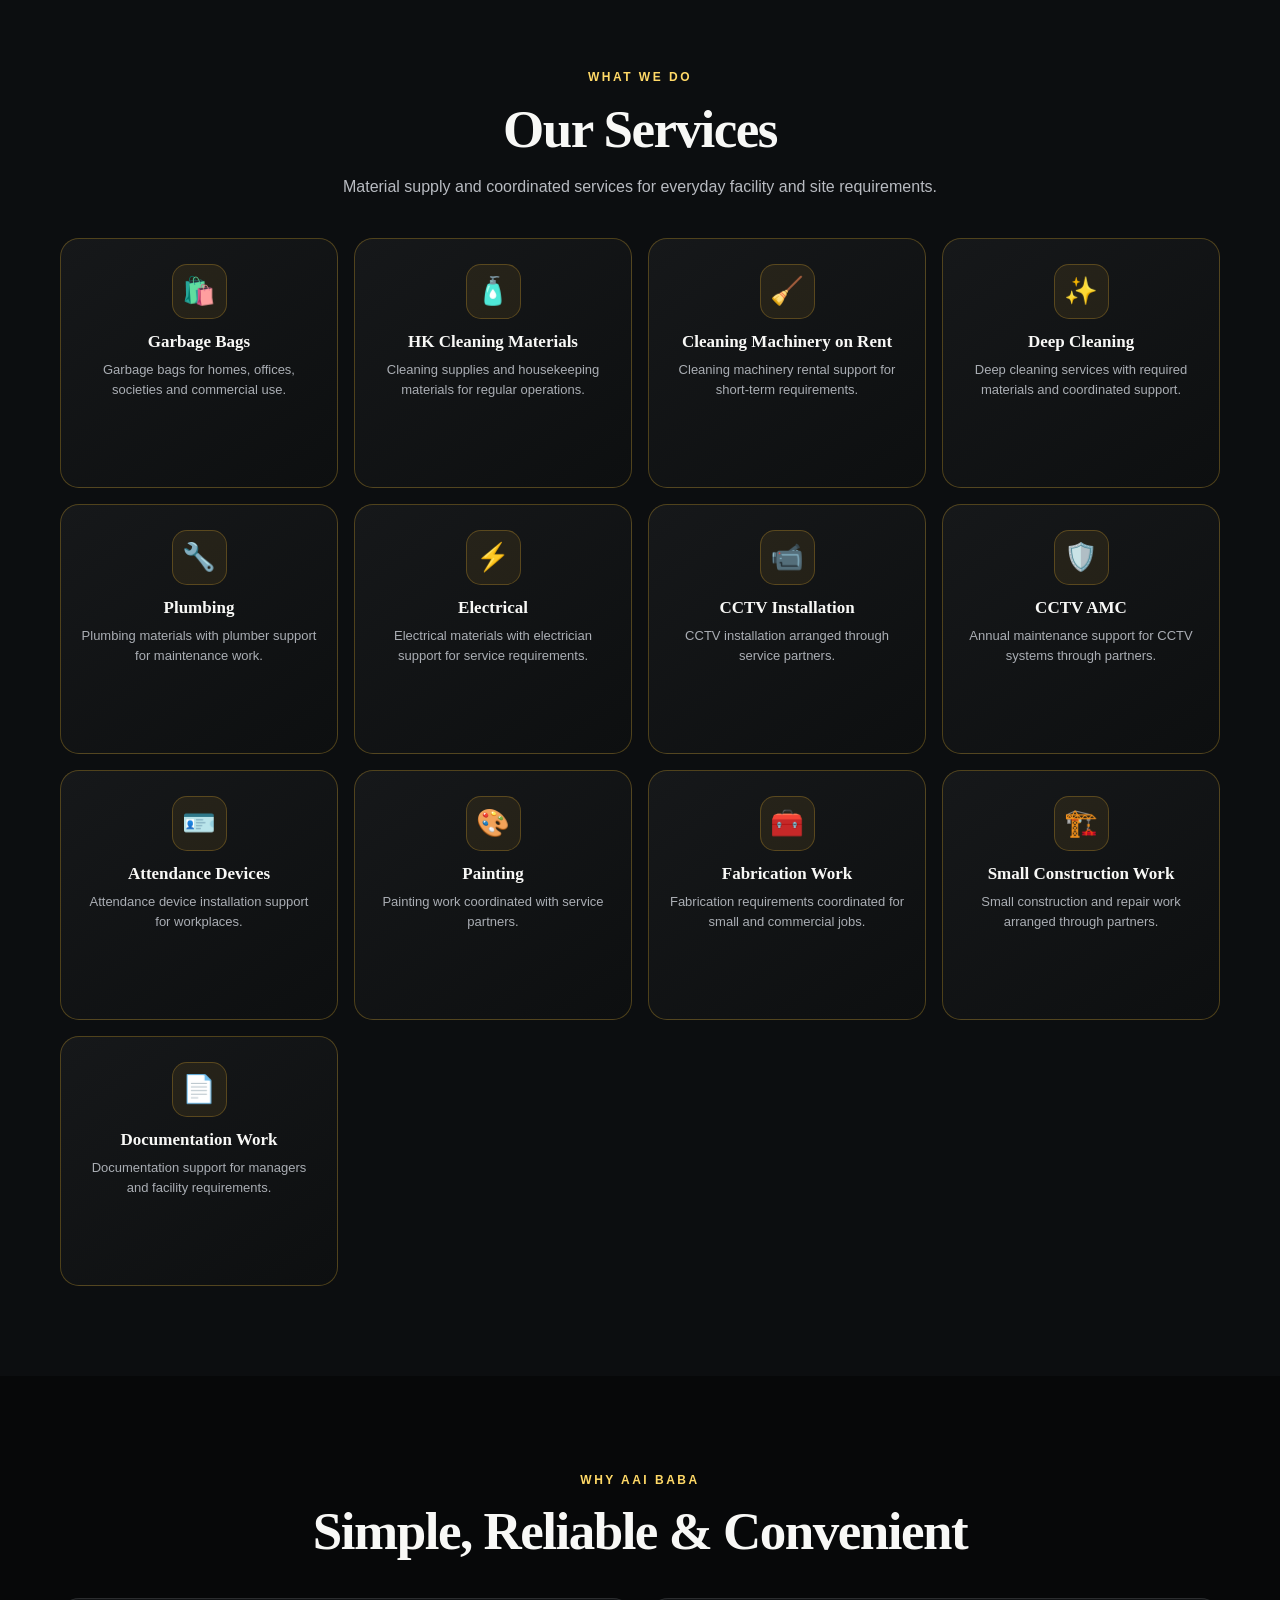
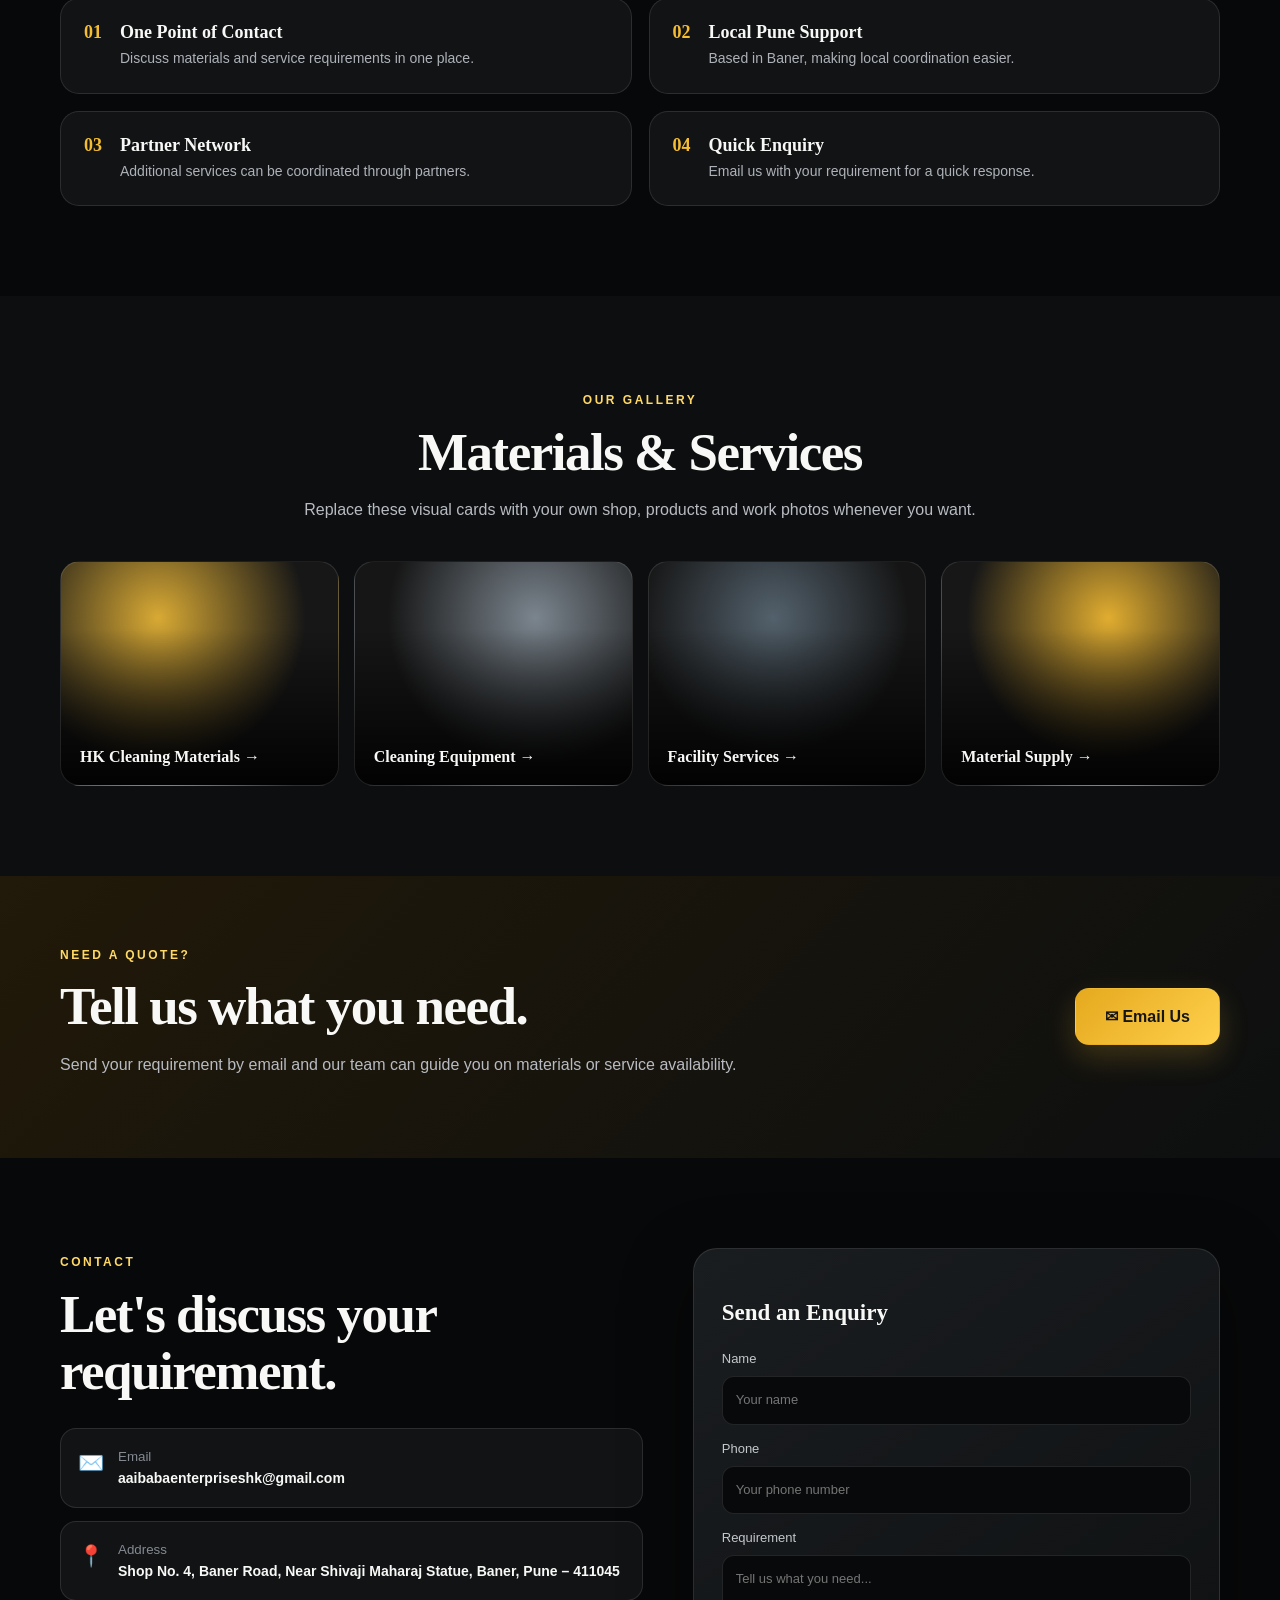
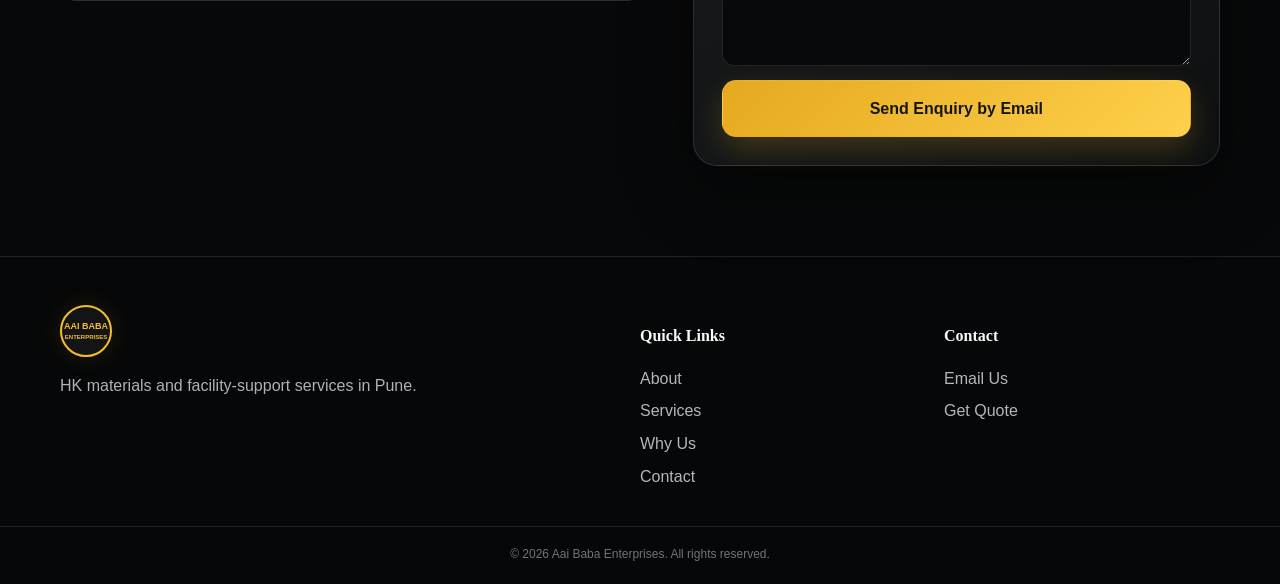
==== commit 4b35c51b: "index.html" ====
--- a/index.html
+++ b/index.html
@@ -3,24 +3,265 @@
 <head>
 <meta charset="UTF-8">
 <meta name="viewport" content="width=device-width, initial-scale=1.0">
-<title>Aai Baba Enterprises | HK Materials & Facility Services | Pune</title>
-<meta name="description" content="Aai Baba Enterprises in Baner, Pune supplies HK cleaning materials, garbage bags, cleaning machinery on rent, deep cleaning, plumbing, electrical and partner facility services.">
-<meta name="theme-color" content="#111111">
-<link rel="icon" href="images/logo.png">
-<link rel="preconnect" href="https://fonts.googleapis.com">
-<link rel="preconnect" href="https://fonts.gstatic.com" crossorigin>
-<link href="https://fonts.googleapis.com/css2?family=Montserrat:wght@400;500;600;700;800&family=Poppins:wght@400;500;600;700&display=swap" rel="stylesheet">
-<link rel="stylesheet" href="style.css">
+<meta name="description" content="Aai Baba Enterprises - HK materials, cleaning supplies, machinery rental and facility services in Pune.">
+<meta name="theme-color" content="#090a0b">
+<title>Aai Baba Enterprises | Pune</title>
+
+<style>
+:root{
+  --black:#070809;
+  --black2:#101214;
+  --card:#121416;
+  --gold:#f5bd32;
+  --gold2:#ffd967;
+  --white:#f8f8f6;
+  --muted:#b8bbc1;
+  --line:rgba(255,255,255,.11);
+  --shadow:0 22px 70px rgba(0,0,0,.42);
+}
+*{box-sizing:border-box}
+html{scroll-behavior:smooth}
+body{
+  margin:0;background:var(--black);color:var(--white);
+  font-family:Poppins,Arial,sans-serif;line-height:1.6;
+}
+body.menu-lock{overflow:hidden}
+a{text-decoration:none;color:inherit}
+button,input,textarea{font:inherit}
+.container{width:min(1160px,calc(100% - 32px));margin:auto}
+
+/* HEADER */
+.site-header{
+  position:sticky;top:0;z-index:9999;
+  background:rgba(5,6,7,.90);backdrop-filter:blur(18px);
+  border-bottom:1px solid var(--line);
+}
+.nav-wrap{min-height:78px;display:flex;align-items:center;justify-content:space-between;position:relative}
+.brand{display:flex;align-items:center;gap:13px}
+.logo{
+  width:52px;height:52px;border:2px solid var(--gold);border-radius:50%;
+  display:grid;place-items:center;background:#121416;
+  box-shadow:0 0 25px rgba(245,189,50,.12);
+}
+.logo-inner{text-align:center;font:800 9px/1 Montserrat,Arial;color:var(--gold)}
+.logo-inner b{display:block;font-size:6px;margin-top:3px}
+.brand-name{font:500 19px Montserrat,Arial;letter-spacing:.3px}
+.brand-name strong{color:var(--gold)}
+.nav{display:flex;align-items:center;gap:25px}
+.nav a{font-size:14px;color:#e1e2e4;transition:.2s}
+.nav a:hover{color:var(--gold)}
+.menu-toggle{
+  display:none;border:0;background:transparent;color:white;
+  font-size:34px;line-height:1;cursor:pointer;padding:7px;
+}
+
+/* HERO */
+.hero{
+  position:relative;overflow:hidden;min-height:730px;
+  display:flex;align-items:center;
+  background:
+   radial-gradient(circle at 77% 42%,rgba(245,189,50,.17),transparent 24%),
+   linear-gradient(115deg,#090a0b 10%,#11110f 55%,#20170a 100%);
+}
+.hero::before{
+  content:"";position:absolute;width:780px;height:780px;border-radius:50%;
+  border:1px solid rgba(245,189,50,.30);right:-180px;top:45px;
+}
+.hero::after{
+  content:"";position:absolute;width:560px;height:560px;border-radius:50%;
+  border:1px solid rgba(245,189,50,.12);left:-300px;bottom:-280px;
+}
+.city{
+  position:absolute;right:-20px;bottom:0;width:55%;height:55%;
+  opacity:.16;
+  background:
+   linear-gradient(90deg,transparent,#c69b36 1px,transparent 1px) 0 20%/70px 100%,
+   linear-gradient(0deg,transparent,#c69b36 1px,transparent 1px) 0 0/100% 70px;
+  transform:perspective(500px) rotateX(52deg) skewX(-18deg);
+}
+.hero-content{position:relative;z-index:3;padding:78px 0 85px}
+.pill,.section-tag{
+  display:inline-flex;color:var(--gold2);font-weight:800;
+  letter-spacing:2.5px;font-size:12px;
+}
+.pill{padding:9px 15px;border:1px solid rgba(245,189,50,.45);border-radius:999px;background:rgba(245,189,50,.05)}
+h1{
+  font:800 clamp(45px,7vw,80px)/1.02 Montserrat,Arial;
+  letter-spacing:-3px;max-width:850px;margin:24px 0 20px;
+}
+h1 span{color:var(--gold)}
+.hero-text{font-size:18px;color:#c5c8cd;max-width:690px}
+.hero-actions{display:flex;gap:13px;margin:30px 0}
+.btn{
+  min-height:57px;padding:0 29px;border-radius:14px;border:1px solid transparent;
+  display:inline-flex;align-items:center;justify-content:center;
+  font-weight:800;cursor:pointer;transition:.25s;
+}
+.btn-gold{
+  background:linear-gradient(135deg,#e5a91e,#ffd04c);color:#151515;
+  box-shadow:0 12px 30px rgba(245,189,50,.20);
+}
+.btn-gold:hover{transform:translateY(-3px);box-shadow:0 18px 40px rgba(245,189,50,.30)}
+.btn-outline{border-color:rgba(255,255,255,.18);color:white;background:rgba(255,255,255,.04)}
+.btn-outline:hover{border-color:var(--gold);color:var(--gold)}
+.hero-points{display:flex;gap:11px;flex-wrap:wrap}
+.hero-points span{
+  padding:8px 13px;border:1px solid var(--line);border-radius:999px;
+  background:rgba(255,255,255,.045);color:#ddd;font-size:13px;
+}
+
+/* STATS */
+.trust-strip{background:#0d0f10;border-top:1px solid var(--line);border-bottom:1px solid var(--line)}
+.trust-grid{
+  display:grid;grid-template-columns:repeat(4,1fr);
+  padding:23px 0;
+}
+.stat{display:flex;flex-direction:column;align-items:center;text-align:center;border-right:1px solid var(--line)}
+.stat:last-child{border-right:0}
+.stat-icon{font-size:23px;color:var(--gold)}
+.stat strong{font:800 26px Montserrat;color:white}
+.stat span{font-size:12px;color:#aeb2b8}
+
+/* SECTIONS */
+.section{padding:90px 0}
+.section-dark{background:#0c0e10}
+.two-col{display:grid;grid-template-columns:1.05fr .95fr;gap:50px;align-items:center}
+.section-heading{text-align:center;max-width:720px;margin:0 auto 38px}
+h2{font:800 clamp(34px,5vw,53px)/1.08 Montserrat;letter-spacing:-1.5px;margin:12px 0 15px}
+.section-heading p:last-child,.about-copy p{color:var(--muted)}
+.about-card,.form-card{
+  background:linear-gradient(145deg,#1a1d20,#0e1011);
+  border:1px solid var(--line);border-radius:24px;box-shadow:var(--shadow)
+}
+.about-card{padding:34px}
+.quote{font:600 24px/1.45 Montserrat}
+.contact-mini{display:grid;gap:5px;color:#b7bbc1}
+.contact-mini strong{color:var(--gold);font-size:18px}
+
+/* SERVICES */
+.cards{display:grid;grid-template-columns:repeat(4,1fr);gap:16px}
+.service-card{
+  min-height:250px;padding:25px 20px;text-align:center;
+  border:1px solid rgba(245,189,50,.28);border-radius:19px;
+  background:linear-gradient(145deg,#16181a,#0d0f10);
+  transition:.25s;
+}
+.service-card:hover{transform:translateY(-7px);border-color:var(--gold);box-shadow:0 18px 45px rgba(245,189,50,.10)}
+.icon{
+  width:55px;height:55px;margin:0 auto 13px;border-radius:15px;
+  display:grid;place-items:center;background:rgba(245,189,50,.08);
+  border:1px solid rgba(245,189,50,.25);font-size:27px;
+}
+.service-card h3{font:700 17px Montserrat;margin:8px 0}
+.service-card p{color:#aaaeb4;font-size:13px;margin:0}
+
+/* WHY */
+.why-grid{display:grid;grid-template-columns:repeat(2,1fr);gap:17px}
+.why-item{
+  display:flex;gap:18px;padding:23px;border:1px solid var(--line);
+  border-radius:19px;background:#111315;
+}
+.why-number{font:800 18px Montserrat;color:var(--gold)}
+.why-item h3{font:700 18px Montserrat;margin:0 0 4px}
+.why-item p{color:#aeb2b8;margin:0;font-size:14px}
+
+/* GALLERY */
+.gallery{display:grid;grid-template-columns:repeat(4,1fr);gap:15px}
+.gallery-card{
+  height:225px;border-radius:20px;border:1px solid var(--line);
+  display:flex;align-items:end;padding:19px;overflow:hidden;
+  background:linear-gradient(180deg,transparent 30%,rgba(0,0,0,.9)),radial-gradient(circle at 35% 25%,#d8a934,#171717 60%);
+}
+.gallery-card:nth-child(2){background:linear-gradient(180deg,transparent 30%,rgba(0,0,0,.9)),radial-gradient(circle at 65% 25%,#7b858e,#161616 60%)}
+.gallery-card:nth-child(3){background:linear-gradient(180deg,transparent 30%,rgba(0,0,0,.9)),radial-gradient(circle at 45% 25%,#53616c,#151515 60%)}
+.gallery-card:nth-child(4){background:linear-gradient(180deg,transparent 30%,rgba(0,0,0,.9)),radial-gradient(circle at 60% 25%,#e1ad30,#171717 60%)}
+.gallery-card span{font:700 16px Montserrat;position:relative;z-index:2}
+
+/* CTA + CONTACT */
+.cta{padding:65px 0;background:linear-gradient(135deg,#211909,#0d0f10)}
+.cta-inner{display:flex;align-items:center;justify-content:space-between;gap:30px}
+.contact-grid{align-items:start}
+.contact-list{display:grid;gap:13px;margin-top:28px}
+.contact-box{
+  display:flex;gap:14px;padding:17px;border:1px solid var(--line);
+  border-radius:16px;background:#111315;
+}
+.contact-box .emoji{font-size:21px}
+.contact-box small{display:block;color:#858a92}
+.contact-box strong{display:block;font-size:14px;word-break:break-word}
+.form-card{padding:28px}
+.form-card h3{font:700 23px Montserrat}
+form{display:grid;gap:14px}
+label{font-size:13px;color:#c4c7cc;display:grid;gap:6px}
+input,textarea{
+  width:100%;background:#08090a;color:#fff;border:1px solid var(--line);
+  border-radius:12px;padding:13px;outline:0
+}
+input:focus,textarea:focus{border-color:var(--gold)}
+.form-card .btn{width:100%}
+
+/* FOOTER */
+.footer{background:#060708;border-top:1px solid var(--line);padding:48px 0 20px}
+.footer-grid{display:grid;grid-template-columns:2fr 1fr 1fr;gap:28px}
+.footer h4{font:700 16px Montserrat}
+.footer a{display:block;color:#b3b7bd;margin:7px 0}
+.copyright{text-align:center;border-top:1px solid var(--line);margin-top:30px;padding-top:18px;color:#70747a;font-size:12px}
+.back-top{
+  position:fixed;right:17px;bottom:17px;width:45px;height:45px;border-radius:50%;
+  display:grid;place-items:center;background:var(--gold);color:#111;
+  font-weight:900;z-index:900;box-shadow:0 8px 25px rgba(0,0,0,.35)
+}
+
+/* MOBILE */
+@media(max-width:900px){
+  .nav{display:none}
+  .menu-toggle{display:block}
+  .nav.menu-open{
+    display:flex;position:absolute;top:calc(100% + 8px);left:0;right:0;
+    flex-direction:column;gap:3px;padding:13px;background:#0c0d0f;
+    border:1px solid var(--line);border-radius:18px;box-shadow:var(--shadow)
+  }
+  .nav.menu-open a{width:100%;padding:12px 13px;border-radius:10px}
+  .nav.menu-open a:hover{background:#181a1c}
+  .two-col{grid-template-columns:1fr}
+  .cards{grid-template-columns:repeat(2,1fr)}
+  .gallery{grid-template-columns:repeat(2,1fr)}
+  .trust-grid{grid-template-columns:repeat(2,1fr);gap:15px}
+  .stat:nth-child(2){border-right:0}
+  .cta-inner{display:grid;grid-template-columns:1fr}
+}
+@media(max-width:560px){
+  .container{width:calc(100% - 24px)}
+  .nav-wrap{min-height:72px}
+  .logo{width:48px;height:48px}
+  .brand-name{font-size:16px}
+  .hero{min-height:720px}
+  .hero-content{padding:58px 0 70px}
+  h1{font-size:clamp(42px,12.8vw,61px);letter-spacing:-2px}
+  .hero-text{font-size:15px}
+  .hero-actions{display:grid;grid-template-columns:1fr}
+  .hero-points{display:grid;grid-template-columns:1fr}
+  .trust-grid strong{font-size:22px}
+  .cards,.gallery,.why-grid{grid-template-columns:1fr}
+  .section{padding:70px 0}
+  .service-card{min-height:225px}
+  .footer-grid{grid-template-columns:1fr}
+  .cta{padding:55px 0}
+}
+</style>
 </head>
+
 <body>
 
-<header class="site-header" id="top">
+<header class="site-header">
   <div class="container nav-wrap">
-    <a class="brand" href="#home" aria-label="Aai Baba Enterprises home">
-      <img src="images/logo.png" alt="Aai Baba Enterprises logo">
-      <span>Aai Baba <b>Enterprises</b></span>
+    <a class="brand" href="#home" aria-label="Aai Baba Enterprises Home">
+      <div class="logo"><div class="logo-inner">AAI BABA<b>ENTERPRISES</b></div></div>
+      <div class="brand-name">AAI BABA <strong>ENTERPRISES</strong></div>
     </a>
+
     <button class="menu-toggle" id="menuToggle" aria-label="Open menu" aria-expanded="false">☰</button>
+
     <nav class="nav" id="mainNav">
       <a href="#home">Home</a>
       <a href="#about">About</a>
@@ -32,55 +273,59 @@
   </div>
 </header>
 
-<main>
-<section class="hero" id="home">
-  <div class="hero-overlay"></div>
+<main id="home">
+
+<section class="hero">
+  <div class="city"></div>
   <div class="container hero-content">
-    <p class="eyebrow">HK MATERIALS • FACILITY • PARTNER SERVICES</p>
+    <span class="pill">HK MATERIALS • FACILITY • PARTNER SERVICES</span>
+
     <h1>Reliable Materials &amp;<br><span>Professional Services</span> in Pune</h1>
-    <p class="hero-text">Your local partner for cleaning materials, garbage bags, machinery rental, deep cleaning and trusted facility support services.</p>
-
-    <div class="hero-actions">
-      <a class="btn btn-gold" href="mailto:aaibabaenterpriseshk@gmail.com?subject=Enquiry%20-%20Aai%20Baba%20Enterprises">
-        Email Us
-      </a>
-    </div>
+
+    <p class="hero-text">
+      Your local partner for cleaning materials, garbage bags, machinery rental,
+      deep cleaning and trusted facility support services.
+    </p>
 
     <div class="hero-points">
       <span>✓ Quality Materials</span>
-      <span>✓ Local Pune Support</span>
+      <span>⌖ Local Pune Support</span>
       <span>✓ Multiple Services</span>
+    </div>
+
+    <div class="hero-actions">
+      <a class="btn btn-gold" href="mailto:aaibabaenterpriseshk@gmail.com?subject=Enquiry%20-%20Aai%20Baba%20Enterprises">✉ Email Us</a>
+      <a class="btn btn-outline" href="#services">Explore Services ↓</a>
     </div>
   </div>
 </section>
 
 <section class="trust-strip">
   <div class="container trust-grid">
-    <div><strong>12+</strong><span>Services</span></div>
-    <div><strong>1</strong><span>Trusted Partner</span></div>
-    <div><strong>24/7</strong><span>Email Enquiry</span></div>
-    <div><strong>Pune</strong><span>Local Service Area</span></div>
+    <div class="stat"><span class="stat-icon">▣</span><strong>13+</strong><span>Services</span></div>
+    <div class="stat"><span class="stat-icon">♙</span><strong>1</strong><span>Trusted Partner</span></div>
+    <div class="stat"><span class="stat-icon">◷</span><strong>24/7</strong><span>Email Enquiry</span></div>
+    <div class="stat"><span class="stat-icon">⌖</span><strong>Pune</strong><span>Local Service Area</span></div>
   </div>
 </section>
 
 <section class="section" id="about">
   <div class="container two-col">
-    <div>
-      <p class="section-tag">ABOUT US</p>
+    <div class="about-copy">
+      <span class="section-tag">ABOUT US</span>
       <h2>Your Practical Partner for HK &amp; Facility Requirements</h2>
       <p>Aai Baba Enterprises is based in Baner, Pune and provides HK materials and a range of facility-support services for homes, offices, societies, commercial spaces and other sites.</p>
       <p>We help customers source cleaning materials and garbage bags, arrange cleaning machinery on rent, coordinate deep cleaning, and connect them with plumbers, electricians and other service partners.</p>
-      <a class="text-link" href="#contact">Talk to us for a requirement →</a>
-    </div>
+      <a class="btn btn-gold" href="#contact">Talk to Us →</a>
+    </div>
+
     <div class="about-card">
-      <div class="about-card-inner">
-        <p class="quote">“One contact for materials, maintenance support and partner services.”</p>
-        <div class="contact-mini">
-          <strong>Aai Baba Enterprises</strong>
-          <span>Shop No. 4, Baner Road</span>
-          <span>Near Shivaji Maharaj Statue</span>
-          <span>Baner, Pune – 411045</span>
-        </div>
+      <p class="quote">“One contact for materials, maintenance support and partner services.”</p>
+      <div class="contact-mini">
+        <strong>Aai Baba Enterprises</strong>
+        <span>Shop No. 4, Baner Road</span>
+        <span>Near Shivaji Maharaj Statue</span>
+        <span>Baner, Pune – 411045</span>
       </div>
     </div>
   </div>
@@ -89,10 +334,11 @@
 <section class="section section-dark" id="services">
   <div class="container">
     <div class="section-heading">
-      <p class="section-tag">WHAT WE DO</p>
+      <span class="section-tag">WHAT WE DO</span>
       <h2>Our Services</h2>
       <p>Material supply and coordinated services for everyday facility and site requirements.</p>
     </div>
+
     <div class="cards">
       <article class="service-card"><div class="icon">🛍️</div><h3>Garbage Bags</h3><p>Garbage bags for homes, offices, societies and commercial use.</p></article>
       <article class="service-card"><div class="icon">🧴</div><h3>HK Cleaning Materials</h3><p>Cleaning supplies and housekeeping materials for regular operations.</p></article>
@@ -100,10 +346,10 @@
       <article class="service-card"><div class="icon">✨</div><h3>Deep Cleaning</h3><p>Deep cleaning services with required materials and coordinated support.</p></article>
       <article class="service-card"><div class="icon">🔧</div><h3>Plumbing</h3><p>Plumbing materials with plumber support for maintenance work.</p></article>
       <article class="service-card"><div class="icon">⚡</div><h3>Electrical</h3><p>Electrical materials with electrician support for service requirements.</p></article>
-      <article class="service-card"><div class="icon">📹</div><h3>CCTV Installation</h3><p>CCTV installation arranged through our service partners.</p></article>
+      <article class="service-card"><div class="icon">📹</div><h3>CCTV Installation</h3><p>CCTV installation arranged through service partners.</p></article>
       <article class="service-card"><div class="icon">🛡️</div><h3>CCTV AMC</h3><p>Annual maintenance support for CCTV systems through partners.</p></article>
       <article class="service-card"><div class="icon">🪪</div><h3>Attendance Devices</h3><p>Attendance device installation support for workplaces.</p></article>
-      <article class="service-card"><div class="icon">🎨</div><h3>Painting</h3><p>Painting work coordinated with our service partners.</p></article>
+      <article class="service-card"><div class="icon">🎨</div><h3>Painting</h3><p>Painting work coordinated with service partners.</p></article>
       <article class="service-card"><div class="icon">🧰</div><h3>Fabrication Work</h3><p>Fabrication requirements coordinated for small and commercial jobs.</p></article>
       <article class="service-card"><div class="icon">🏗️</div><h3>Small Construction Work</h3><p>Small construction and repair work arranged through partners.</p></article>
       <article class="service-card"><div class="icon">📄</div><h3>Documentation Work</h3><p>Documentation support for managers and facility requirements.</p></article>
@@ -114,30 +360,30 @@
 <section class="section" id="why-us">
   <div class="container">
     <div class="section-heading">
-      <p class="section-tag">WHY AAI BABA</p>
+      <span class="section-tag">WHY AAI BABA</span>
       <h2>Simple, Reliable &amp; Convenient</h2>
     </div>
     <div class="why-grid">
-      <div class="why-item"><span>01</span><div><h3>One Point of Contact</h3><p>Discuss materials and service requirements in one place.</p></div></div>
-      <div class="why-item"><span>02</span><div><h3>Local Pune Support</h3><p>Based in Baner, making local coordination easier.</p></div></div>
-      <div class="why-item"><span>03</span><div><h3>Partner Network</h3><p>Additional services can be coordinated through our partners.</p></div></div>
-      <div class="why-item"><span>04</span><div><h3>Quick Enquiry</h3><p>Email us with your requirement for a quick response.</p></div></div>
-    </div>
-  </div>
-</section>
-
-<section class="section gallery-section" id="gallery">
+      <div class="why-item"><span class="why-number">01</span><div><h3>One Point of Contact</h3><p>Discuss materials and service requirements in one place.</p></div></div>
+      <div class="why-item"><span class="why-number">02</span><div><h3>Local Pune Support</h3><p>Based in Baner, making local coordination easier.</p></div></div>
+      <div class="why-item"><span class="why-number">03</span><div><h3>Partner Network</h3><p>Additional services can be coordinated through partners.</p></div></div>
+      <div class="why-item"><span class="why-number">04</span><div><h3>Quick Enquiry</h3><p>Email us with your requirement for a quick response.</p></div></div>
+    </div>
+  </div>
+</section>
+
+<section class="section section-dark" id="gallery">
   <div class="container">
     <div class="section-heading">
-      <p class="section-tag">OUR GALLERY</p>
+      <span class="section-tag">OUR GALLERY</span>
       <h2>Materials &amp; Services</h2>
-      <p>These are clean visual placeholders. Replace them with your own shop, products and work photos for a more authentic website.</p>
+      <p>Replace these visual cards with your own shop, products and work photos whenever you want.</p>
     </div>
     <div class="gallery">
-      <div class="gallery-card gallery-one"><span>HK Cleaning Materials</span></div>
-      <div class="gallery-card gallery-two"><span>Cleaning Equipment</span></div>
-      <div class="gallery-card gallery-three"><span>Facility Services</span></div>
-      <div class="gallery-card gallery-four"><span>Material Supply</span></div>
+      <a class="gallery-card" href="#services"><span>HK Cleaning Materials →</span></a>
+      <a class="gallery-card" href="#services"><span>Cleaning Equipment →</span></a>
+      <a class="gallery-card" href="#services"><span>Facility Services →</span></a>
+      <a class="gallery-card" href="#services"><span>Material Supply →</span></a>
     </div>
   </div>
 </section>
@@ -145,76 +391,124 @@
 <section class="cta">
   <div class="container cta-inner">
     <div>
-      <p class="section-tag">NEED A QUOTE?</p>
+      <span class="section-tag">NEED A QUOTE?</span>
       <h2>Tell us what you need.</h2>
-      <p>Send your requirement by email and our team can guide you on materials or service availability.</p>
-    </div>
-    <a class="btn btn-gold" href="mailto:aaibabaenterpriseshk@gmail.com?subject=Quotation%20Enquiry%20-%20Aai%20Baba%20Enterprises">
-      Email Us
-    </a>
-  </div>
-</section>
-
-<section class="section contact-section" id="contact">
+      <p style="color:#b8bbc1">Send your requirement by email and our team can guide you on materials or service availability.</p>
+    </div>
+    <a class="btn btn-gold" href="mailto:aaibabaenterpriseshk@gmail.com?subject=Quotation%20Enquiry%20-%20Aai%20Baba%20Enterprises">✉ Email Us</a>
+  </div>
+</section>
+
+<section class="section" id="contact">
   <div class="container two-col contact-grid">
     <div>
-      <p class="section-tag">CONTACT</p>
+      <span class="section-tag">CONTACT</span>
       <h2>Let's discuss your requirement.</h2>
+
       <div class="contact-list">
-        <a href="mailto:aaibabaenterpriseshk@gmail.com">
-          <span>✉️</span>
-          <div>
-            <small>Email</small>
-            <strong>aaibabaenterpriseshk@gmail.com</strong>
-          </div>
+        <a class="contact-box" href="mailto:aaibabaenterpriseshk@gmail.com">
+          <span class="emoji">✉️</span>
+          <div><small>Email</small><strong>aaibabaenterpriseshk@gmail.com</strong></div>
         </a>
-        <div>
-          <span>📍</span>
-          <div>
-            <small>Address</small>
-            <strong>Shop No. 4, Baner Road, Near Shivaji Maharaj Statue, Baner, Pune – 411045</strong>
-          </div>
-        </div>
+
+        <a class="contact-box" href="https://www.google.com/maps/search/?api=1&query=Shop+No.+4+Baner+Road+Near+Shivaji+Maharaj+Statue+Baner+Pune+411045" target="_blank" rel="noopener">
+          <span class="emoji">📍</span>
+          <div><small>Address</small><strong>Shop No. 4, Baner Road, Near Shivaji Maharaj Statue, Baner, Pune – 411045</strong></div>
+        </a>
       </div>
     </div>
 
     <div class="form-card">
       <h3>Send an Enquiry</h3>
-      <form name="enquiry" method="POST" data-netlify="true" netlify-honeypot="bot-field">
-        <input type="hidden" name="form-name" value="enquiry">
-        <p class="hidden"><label>Don't fill this out: <input name="bot-field"></label></p>
-        <label>Name<input type="text" name="name" placeholder="Your name" required></label>
-        <label>Phone<input type="tel" name="phone" placeholder="Your phone number" required></label>
-        <label>Requirement<textarea name="message" rows="4" placeholder="Tell us what you need..." required></textarea></label>
-        <button class="btn btn-gold" type="submit">Send Enquiry</button>
+      <form id="enquiryForm">
+        <label>Name
+          <input id="name" type="text" placeholder="Your name" required>
+        </label>
+        <label>Phone
+          <input id="phone" type="tel" placeholder="Your phone number" required>
+        </label>
+        <label>Requirement
+          <textarea id="message" rows="4" placeholder="Tell us what you need..." required></textarea>
+        </label>
+        <button class="btn btn-gold" type="submit">Send Enquiry by Email</button>
       </form>
     </div>
   </div>
 </section>
+
 </main>
 
 <footer class="footer">
   <div class="container footer-grid">
     <div>
-      <img src="images/logo.png" alt="Aai Baba Enterprises logo" class="footer-logo">
-      <p>HK materials and facility-support services in Pune.</p>
+      <div class="logo"><div class="logo-inner">AAI BABA<b>ENTERPRISES</b></div></div>
+      <p style="color:#aeb2b8">HK materials and facility-support services in Pune.</p>
     </div>
     <div>
       <h4>Quick Links</h4>
-      <a href="#about">About</a>
-      <a href="#services">Services</a>
-      <a href="#contact">Contact</a>
+      <a href="#about">About</a><a href="#services">Services</a><a href="#why-us">Why Us</a><a href="#contact">Contact</a>
     </div>
     <div>
       <h4>Contact</h4>
       <a href="mailto:aaibabaenterpriseshk@gmail.com">Email Us</a>
+      <a href="#contact">Get Quote</a>
     </div>
   </div>
   <div class="copyright">© <span id="year"></span> Aai Baba Enterprises. All rights reserved.</div>
 </footer>
 
-<a class="back-top" id="backTop" href="#top" aria-label="Back to top">↑</a>
-
-<script src="script.js"></script>
+<a class="back-top" id="backTop" href="#home" aria-label="Back to top">↑</a>
+
+<script>
+document.addEventListener("DOMContentLoaded",function(){
+  const toggle=document.getElementById("menuToggle");
+  const nav=document.getElementById("mainNav");
+
+  function closeMenu(){
+    nav.classList.remove("menu-open");
+    toggle.textContent="☰";
+    toggle.setAttribute("aria-expanded","false");
+    document.body.classList.remove("menu-lock");
+  }
+
+  toggle.addEventListener("click",function(e){
+    e.stopPropagation();
+    const open=!nav.classList.contains("menu-open");
+    if(open){
+      nav.classList.add("menu-open");
+      toggle.textContent="✕";
+      toggle.setAttribute("aria-expanded","true");
+      document.body.classList.add("menu-lock");
+    }else closeMenu();
+  });
+
+  nav.querySelectorAll("a").forEach(function(link){
+    link.addEventListener("click",closeMenu);
+  });
+
+  document.addEventListener("click",function(e){
+    if(!nav.contains(e.target) && !toggle.contains(e.target)) closeMenu();
+  });
+
+  document.addEventListener("keydown",function(e){
+    if(e.key==="Escape") closeMenu();
+  });
+
+  document.getElementById("year").textContent=new Date().getFullYear();
+
+  document.getElementById("enquiryForm").addEventListener("submit",function(e){
+    e.preventDefault();
+    const name=document.getElementById("name").value.trim();
+    const phone=document.getElementById("phone").value.trim();
+    const message=document.getElementById("message").value.trim();
+    const subject=encodeURIComponent("Website Enquiry - Aai Baba Enterprises");
+    const body=encodeURIComponent(
+      "Name: "+name+"\nPhone: "+phone+"\nRequirement: "+message
+    );
+    window.location.href="mailto:aaibabaenterpriseshk@gmail.com?subject="+subject+"&body="+body;
+  });
+});
+</script>
+
 </body>
 </html>
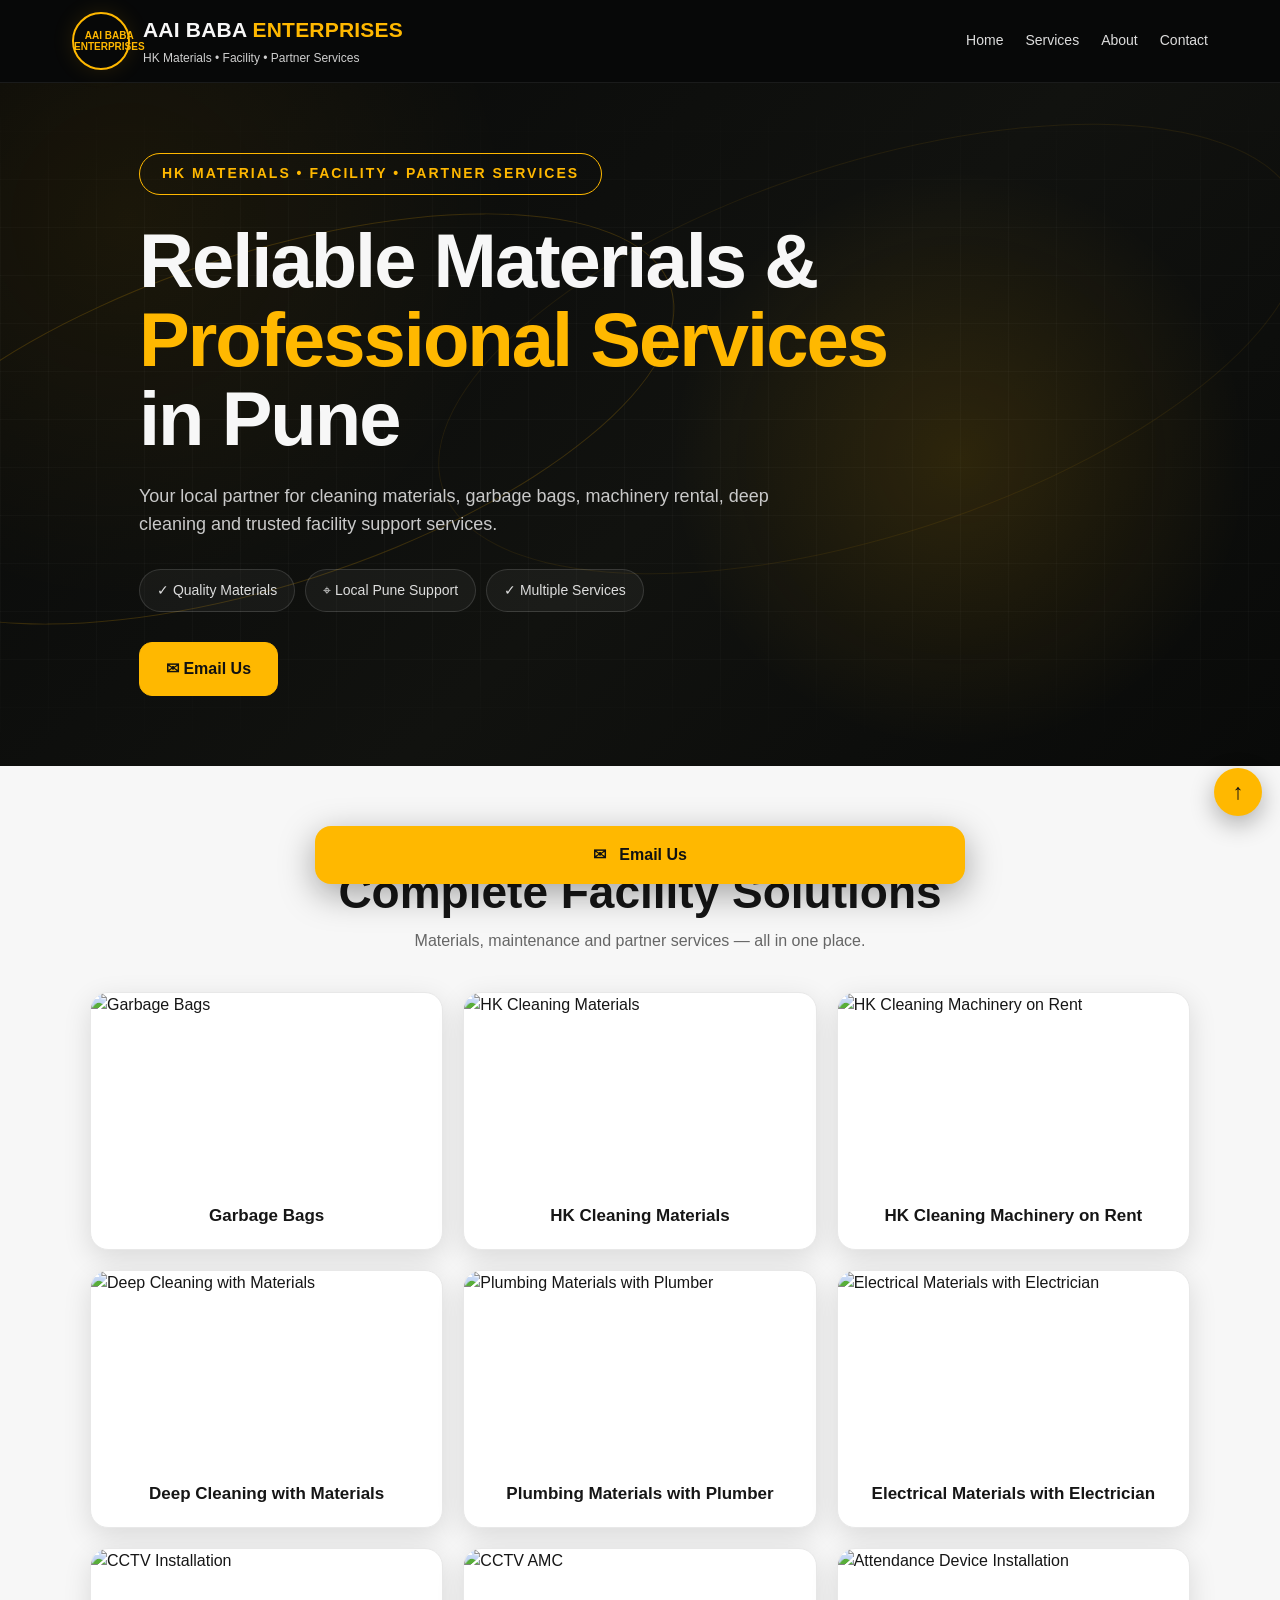
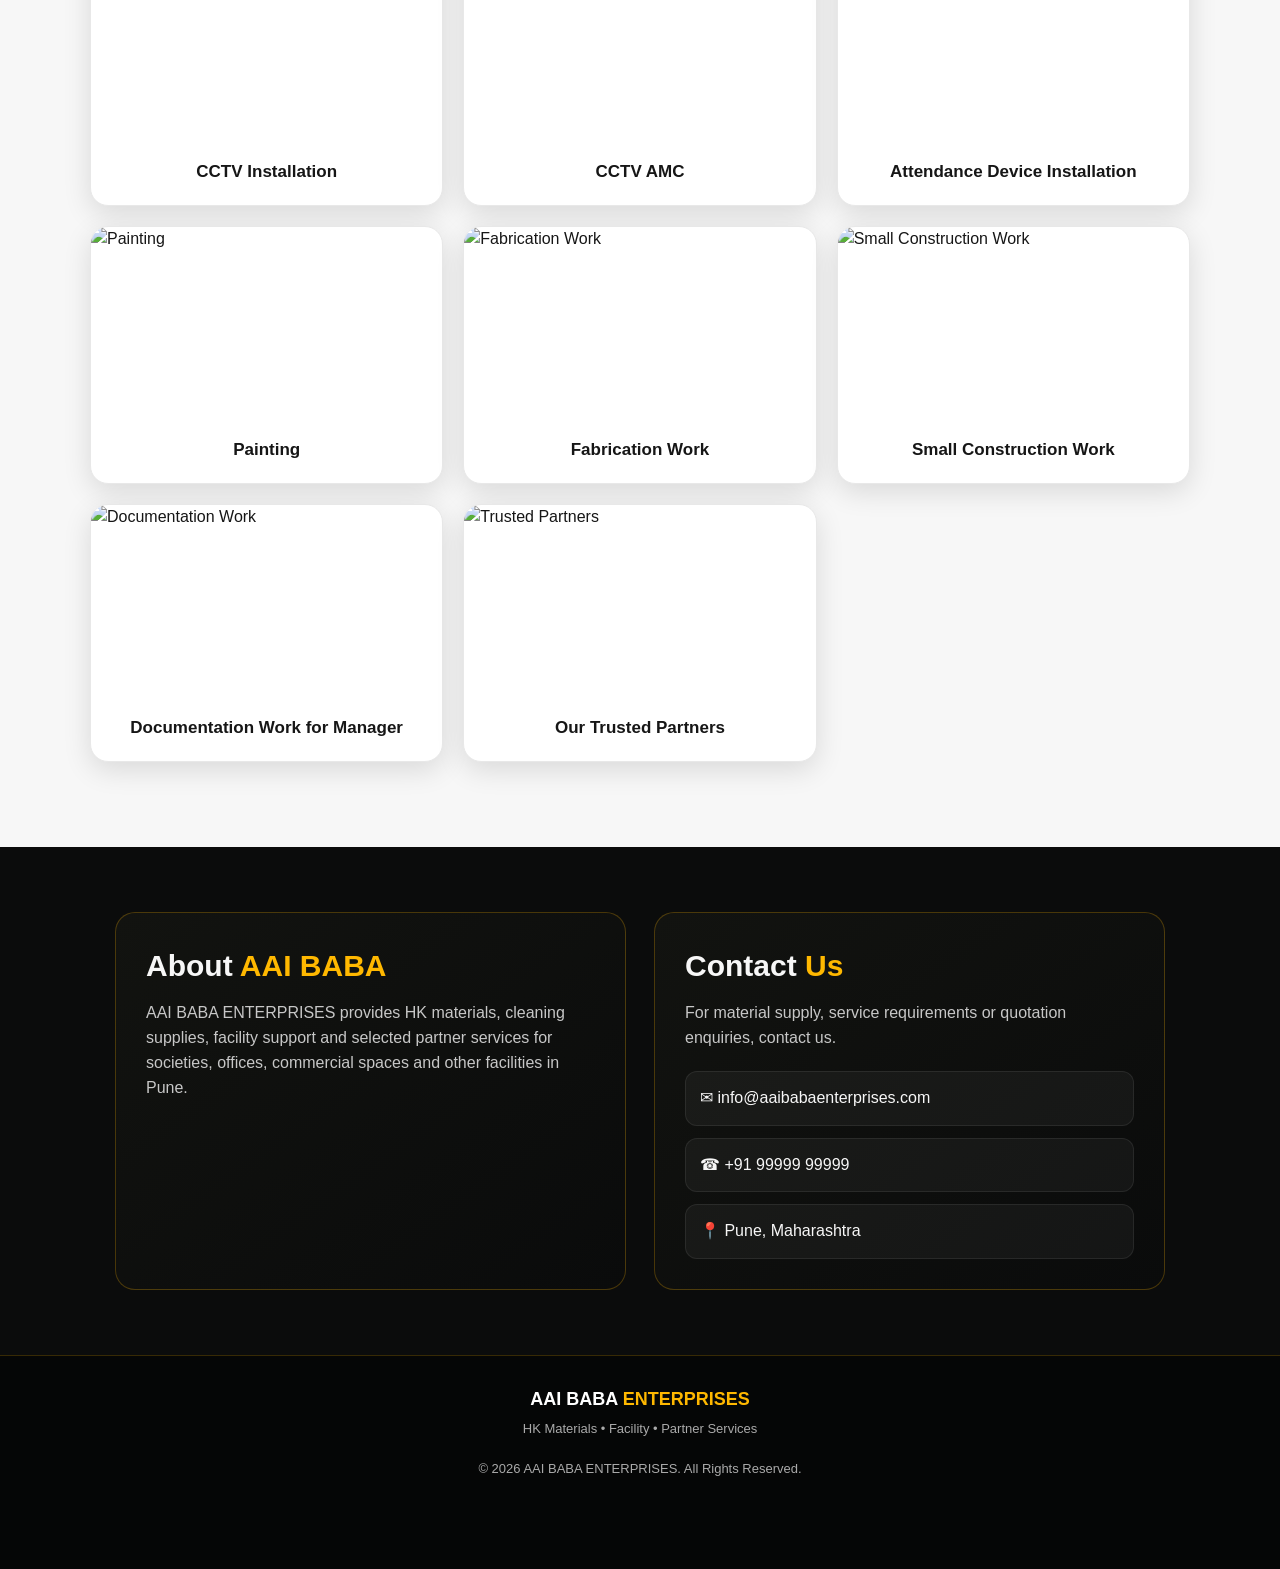
==== commit 3b1b813b: "index.html" ====
--- a/index.html
+++ b/index.html
@@ -1,513 +1,563 @@
 <!DOCTYPE html>
 <html lang="en">
 <head>
-<meta charset="UTF-8">
-<meta name="viewport" content="width=device-width, initial-scale=1.0">
-<meta name="description" content="Aai Baba Enterprises - HK materials, cleaning supplies, machinery rental and facility services in Pune.">
-<meta name="theme-color" content="#090a0b">
-<title>Aai Baba Enterprises | Pune</title>
-
-<style>
-:root{
-  --black:#070809;
-  --black2:#101214;
-  --card:#121416;
-  --gold:#f5bd32;
-  --gold2:#ffd967;
-  --white:#f8f8f6;
-  --muted:#b8bbc1;
-  --line:rgba(255,255,255,.11);
-  --shadow:0 22px 70px rgba(0,0,0,.42);
-}
-*{box-sizing:border-box}
-html{scroll-behavior:smooth}
-body{
-  margin:0;background:var(--black);color:var(--white);
-  font-family:Poppins,Arial,sans-serif;line-height:1.6;
-}
-body.menu-lock{overflow:hidden}
-a{text-decoration:none;color:inherit}
-button,input,textarea{font:inherit}
-.container{width:min(1160px,calc(100% - 32px));margin:auto}
-
-/* HEADER */
-.site-header{
-  position:sticky;top:0;z-index:9999;
-  background:rgba(5,6,7,.90);backdrop-filter:blur(18px);
-  border-bottom:1px solid var(--line);
-}
-.nav-wrap{min-height:78px;display:flex;align-items:center;justify-content:space-between;position:relative}
-.brand{display:flex;align-items:center;gap:13px}
-.logo{
-  width:52px;height:52px;border:2px solid var(--gold);border-radius:50%;
-  display:grid;place-items:center;background:#121416;
-  box-shadow:0 0 25px rgba(245,189,50,.12);
-}
-.logo-inner{text-align:center;font:800 9px/1 Montserrat,Arial;color:var(--gold)}
-.logo-inner b{display:block;font-size:6px;margin-top:3px}
-.brand-name{font:500 19px Montserrat,Arial;letter-spacing:.3px}
-.brand-name strong{color:var(--gold)}
-.nav{display:flex;align-items:center;gap:25px}
-.nav a{font-size:14px;color:#e1e2e4;transition:.2s}
-.nav a:hover{color:var(--gold)}
-.menu-toggle{
-  display:none;border:0;background:transparent;color:white;
-  font-size:34px;line-height:1;cursor:pointer;padding:7px;
-}
-
-/* HERO */
-.hero{
-  position:relative;overflow:hidden;min-height:730px;
-  display:flex;align-items:center;
-  background:
-   radial-gradient(circle at 77% 42%,rgba(245,189,50,.17),transparent 24%),
-   linear-gradient(115deg,#090a0b 10%,#11110f 55%,#20170a 100%);
-}
-.hero::before{
-  content:"";position:absolute;width:780px;height:780px;border-radius:50%;
-  border:1px solid rgba(245,189,50,.30);right:-180px;top:45px;
-}
-.hero::after{
-  content:"";position:absolute;width:560px;height:560px;border-radius:50%;
-  border:1px solid rgba(245,189,50,.12);left:-300px;bottom:-280px;
-}
-.city{
-  position:absolute;right:-20px;bottom:0;width:55%;height:55%;
-  opacity:.16;
-  background:
-   linear-gradient(90deg,transparent,#c69b36 1px,transparent 1px) 0 20%/70px 100%,
-   linear-gradient(0deg,transparent,#c69b36 1px,transparent 1px) 0 0/100% 70px;
-  transform:perspective(500px) rotateX(52deg) skewX(-18deg);
-}
-.hero-content{position:relative;z-index:3;padding:78px 0 85px}
-.pill,.section-tag{
-  display:inline-flex;color:var(--gold2);font-weight:800;
-  letter-spacing:2.5px;font-size:12px;
-}
-.pill{padding:9px 15px;border:1px solid rgba(245,189,50,.45);border-radius:999px;background:rgba(245,189,50,.05)}
-h1{
-  font:800 clamp(45px,7vw,80px)/1.02 Montserrat,Arial;
-  letter-spacing:-3px;max-width:850px;margin:24px 0 20px;
-}
-h1 span{color:var(--gold)}
-.hero-text{font-size:18px;color:#c5c8cd;max-width:690px}
-.hero-actions{display:flex;gap:13px;margin:30px 0}
-.btn{
-  min-height:57px;padding:0 29px;border-radius:14px;border:1px solid transparent;
-  display:inline-flex;align-items:center;justify-content:center;
-  font-weight:800;cursor:pointer;transition:.25s;
-}
-.btn-gold{
-  background:linear-gradient(135deg,#e5a91e,#ffd04c);color:#151515;
-  box-shadow:0 12px 30px rgba(245,189,50,.20);
-}
-.btn-gold:hover{transform:translateY(-3px);box-shadow:0 18px 40px rgba(245,189,50,.30)}
-.btn-outline{border-color:rgba(255,255,255,.18);color:white;background:rgba(255,255,255,.04)}
-.btn-outline:hover{border-color:var(--gold);color:var(--gold)}
-.hero-points{display:flex;gap:11px;flex-wrap:wrap}
-.hero-points span{
-  padding:8px 13px;border:1px solid var(--line);border-radius:999px;
-  background:rgba(255,255,255,.045);color:#ddd;font-size:13px;
-}
-
-/* STATS */
-.trust-strip{background:#0d0f10;border-top:1px solid var(--line);border-bottom:1px solid var(--line)}
-.trust-grid{
-  display:grid;grid-template-columns:repeat(4,1fr);
-  padding:23px 0;
-}
-.stat{display:flex;flex-direction:column;align-items:center;text-align:center;border-right:1px solid var(--line)}
-.stat:last-child{border-right:0}
-.stat-icon{font-size:23px;color:var(--gold)}
-.stat strong{font:800 26px Montserrat;color:white}
-.stat span{font-size:12px;color:#aeb2b8}
-
-/* SECTIONS */
-.section{padding:90px 0}
-.section-dark{background:#0c0e10}
-.two-col{display:grid;grid-template-columns:1.05fr .95fr;gap:50px;align-items:center}
-.section-heading{text-align:center;max-width:720px;margin:0 auto 38px}
-h2{font:800 clamp(34px,5vw,53px)/1.08 Montserrat;letter-spacing:-1.5px;margin:12px 0 15px}
-.section-heading p:last-child,.about-copy p{color:var(--muted)}
-.about-card,.form-card{
-  background:linear-gradient(145deg,#1a1d20,#0e1011);
-  border:1px solid var(--line);border-radius:24px;box-shadow:var(--shadow)
-}
-.about-card{padding:34px}
-.quote{font:600 24px/1.45 Montserrat}
-.contact-mini{display:grid;gap:5px;color:#b7bbc1}
-.contact-mini strong{color:var(--gold);font-size:18px}
-
-/* SERVICES */
-.cards{display:grid;grid-template-columns:repeat(4,1fr);gap:16px}
-.service-card{
-  min-height:250px;padding:25px 20px;text-align:center;
-  border:1px solid rgba(245,189,50,.28);border-radius:19px;
-  background:linear-gradient(145deg,#16181a,#0d0f10);
-  transition:.25s;
-}
-.service-card:hover{transform:translateY(-7px);border-color:var(--gold);box-shadow:0 18px 45px rgba(245,189,50,.10)}
-.icon{
-  width:55px;height:55px;margin:0 auto 13px;border-radius:15px;
-  display:grid;place-items:center;background:rgba(245,189,50,.08);
-  border:1px solid rgba(245,189,50,.25);font-size:27px;
-}
-.service-card h3{font:700 17px Montserrat;margin:8px 0}
-.service-card p{color:#aaaeb4;font-size:13px;margin:0}
-
-/* WHY */
-.why-grid{display:grid;grid-template-columns:repeat(2,1fr);gap:17px}
-.why-item{
-  display:flex;gap:18px;padding:23px;border:1px solid var(--line);
-  border-radius:19px;background:#111315;
-}
-.why-number{font:800 18px Montserrat;color:var(--gold)}
-.why-item h3{font:700 18px Montserrat;margin:0 0 4px}
-.why-item p{color:#aeb2b8;margin:0;font-size:14px}
-
-/* GALLERY */
-.gallery{display:grid;grid-template-columns:repeat(4,1fr);gap:15px}
-.gallery-card{
-  height:225px;border-radius:20px;border:1px solid var(--line);
-  display:flex;align-items:end;padding:19px;overflow:hidden;
-  background:linear-gradient(180deg,transparent 30%,rgba(0,0,0,.9)),radial-gradient(circle at 35% 25%,#d8a934,#171717 60%);
-}
-.gallery-card:nth-child(2){background:linear-gradient(180deg,transparent 30%,rgba(0,0,0,.9)),radial-gradient(circle at 65% 25%,#7b858e,#161616 60%)}
-.gallery-card:nth-child(3){background:linear-gradient(180deg,transparent 30%,rgba(0,0,0,.9)),radial-gradient(circle at 45% 25%,#53616c,#151515 60%)}
-.gallery-card:nth-child(4){background:linear-gradient(180deg,transparent 30%,rgba(0,0,0,.9)),radial-gradient(circle at 60% 25%,#e1ad30,#171717 60%)}
-.gallery-card span{font:700 16px Montserrat;position:relative;z-index:2}
-
-/* CTA + CONTACT */
-.cta{padding:65px 0;background:linear-gradient(135deg,#211909,#0d0f10)}
-.cta-inner{display:flex;align-items:center;justify-content:space-between;gap:30px}
-.contact-grid{align-items:start}
-.contact-list{display:grid;gap:13px;margin-top:28px}
-.contact-box{
-  display:flex;gap:14px;padding:17px;border:1px solid var(--line);
-  border-radius:16px;background:#111315;
-}
-.contact-box .emoji{font-size:21px}
-.contact-box small{display:block;color:#858a92}
-.contact-box strong{display:block;font-size:14px;word-break:break-word}
-.form-card{padding:28px}
-.form-card h3{font:700 23px Montserrat}
-form{display:grid;gap:14px}
-label{font-size:13px;color:#c4c7cc;display:grid;gap:6px}
-input,textarea{
-  width:100%;background:#08090a;color:#fff;border:1px solid var(--line);
-  border-radius:12px;padding:13px;outline:0
-}
-input:focus,textarea:focus{border-color:var(--gold)}
-.form-card .btn{width:100%}
-
-/* FOOTER */
-.footer{background:#060708;border-top:1px solid var(--line);padding:48px 0 20px}
-.footer-grid{display:grid;grid-template-columns:2fr 1fr 1fr;gap:28px}
-.footer h4{font:700 16px Montserrat}
-.footer a{display:block;color:#b3b7bd;margin:7px 0}
-.copyright{text-align:center;border-top:1px solid var(--line);margin-top:30px;padding-top:18px;color:#70747a;font-size:12px}
-.back-top{
-  position:fixed;right:17px;bottom:17px;width:45px;height:45px;border-radius:50%;
-  display:grid;place-items:center;background:var(--gold);color:#111;
-  font-weight:900;z-index:900;box-shadow:0 8px 25px rgba(0,0,0,.35)
-}
-
-/* MOBILE */
-@media(max-width:900px){
-  .nav{display:none}
-  .menu-toggle{display:block}
-  .nav.menu-open{
-    display:flex;position:absolute;top:calc(100% + 8px);left:0;right:0;
-    flex-direction:column;gap:3px;padding:13px;background:#0c0d0f;
-    border:1px solid var(--line);border-radius:18px;box-shadow:var(--shadow)
-  }
-  .nav.menu-open a{width:100%;padding:12px 13px;border-radius:10px}
-  .nav.menu-open a:hover{background:#181a1c}
-  .two-col{grid-template-columns:1fr}
-  .cards{grid-template-columns:repeat(2,1fr)}
-  .gallery{grid-template-columns:repeat(2,1fr)}
-  .trust-grid{grid-template-columns:repeat(2,1fr);gap:15px}
-  .stat:nth-child(2){border-right:0}
-  .cta-inner{display:grid;grid-template-columns:1fr}
-}
-@media(max-width:560px){
-  .container{width:calc(100% - 24px)}
-  .nav-wrap{min-height:72px}
-  .logo{width:48px;height:48px}
-  .brand-name{font-size:16px}
-  .hero{min-height:720px}
-  .hero-content{padding:58px 0 70px}
-  h1{font-size:clamp(42px,12.8vw,61px);letter-spacing:-2px}
-  .hero-text{font-size:15px}
-  .hero-actions{display:grid;grid-template-columns:1fr}
-  .hero-points{display:grid;grid-template-columns:1fr}
-  .trust-grid strong{font-size:22px}
-  .cards,.gallery,.why-grid{grid-template-columns:1fr}
-  .section{padding:70px 0}
-  .service-card{min-height:225px}
-  .footer-grid{grid-template-columns:1fr}
-  .cta{padding:55px 0}
-}
-</style>
+  <meta charset="UTF-8">
+  <meta name="viewport" content="width=device-width, initial-scale=1.0">
+  <meta name="description" content="AAI BABA ENTERPRISES - HK materials, cleaning materials, facility and partner services in Pune.">
+  <meta name="theme-color" content="#0a0a0a">
+  <title>AAI BABA ENTERPRISES | HK Materials & Services</title>
+
+  <style>
+    :root{
+      --bg:#080909;
+      --bg2:#111210;
+      --gold:#ffb800;
+      --gold2:#ffcf42;
+      --white:#f7f7f7;
+      --muted:#c7c7c7;
+      --card:#ffffff;
+      --text:#161616;
+      --line:rgba(255,184,0,.35);
+      --shadow:0 8px 28px rgba(0,0,0,.12);
+      --radius:18px;
+    }
+
+    *{box-sizing:border-box;margin:0;padding:0}
+    html{scroll-behavior:smooth}
+    body{
+      font-family:Arial,Helvetica,sans-serif;
+      background:var(--bg);
+      color:var(--white);
+      line-height:1.55;
+      overflow-x:hidden;
+    }
+    a{text-decoration:none;color:inherit}
+    button{font:inherit}
+
+    /* HEADER */
+    header{
+      position:sticky;
+      top:0;
+      z-index:1000;
+      background:rgba(8,9,9,.96);
+      border-bottom:1px solid rgba(255,255,255,.08);
+      backdrop-filter:blur(12px);
+    }
+    .nav{
+      max-width:1180px;
+      margin:auto;
+      min-height:82px;
+      padding:12px 22px;
+      display:flex;
+      align-items:center;
+      justify-content:space-between;
+      gap:20px;
+    }
+    .brand{
+      display:flex;
+      align-items:center;
+      gap:13px;
+      min-width:0;
+    }
+    .logo{
+      width:58px;height:58px;border:2px solid var(--gold);
+      border-radius:50%;
+      display:grid;place-items:center;
+      color:var(--gold);
+      font-size:10px;font-weight:800;
+      text-align:center;
+      line-height:1.15;
+      flex:none;
+      box-shadow:0 0 22px rgba(255,184,0,.12);
+    }
+    .brand-title{
+      font-size:21px;
+      font-weight:800;
+      letter-spacing:.2px;
+      white-space:nowrap;
+    }
+    .brand-title span{color:var(--gold)}
+    .brand-sub{
+      font-size:12px;
+      color:#cfcfcf;
+      margin-top:2px;
+    }
+
+    nav.desktop{display:flex;gap:22px;align-items:center}
+    nav.desktop a{
+      color:#ddd;font-size:14px;
+      transition:.2s;
+    }
+    nav.desktop a:hover{color:var(--gold)}
+
+    .menu-btn{
+      display:none;
+      width:48px;height:44px;
+      background:none;border:0;color:#fff;
+      cursor:pointer;
+    }
+    .menu-btn span{
+      display:block;width:34px;height:3px;background:#fff;
+      margin:6px auto;border-radius:5px;
+    }
+
+    /* MOBILE MENU */
+    .mobile-menu{
+      display:none;
+      padding:10px 20px 18px;
+      border-top:1px solid rgba(255,255,255,.08);
+      background:#0b0c0c;
+    }
+    .mobile-menu.open{display:block}
+    .mobile-menu a{
+      display:block;padding:13px 5px;
+      border-bottom:1px solid rgba(255,255,255,.07);
+      color:#eee;
+    }
+
+    /* HERO */
+    .hero{
+      position:relative;
+      min-height:610px;
+      display:flex;
+      align-items:center;
+      overflow:hidden;
+      background:
+        radial-gradient(circle at 75% 55%,rgba(255,184,0,.13),transparent 28%),
+        radial-gradient(circle at 10% 20%,rgba(255,184,0,.07),transparent 30%),
+        linear-gradient(135deg,#080909,#11120f 55%,#090a09);
+    }
+    .hero:before,.hero:after{
+      content:"";
+      position:absolute;
+      border:1px solid rgba(255,184,0,.18);
+      border-radius:50%;
+      width:850px;height:330px;
+      transform:rotate(-18deg);
+      left:-160px;top:170px;
+      pointer-events:none;
+    }
+    .hero:after{
+      width:900px;height:370px;
+      left:420px;top:80px;
+      opacity:.45;
+    }
+    .hero-grid{
+      position:absolute;inset:0;
+      background-image:
+        linear-gradient(rgba(255,255,255,.025) 1px,transparent 1px),
+        linear-gradient(90deg,rgba(255,255,255,.025) 1px,transparent 1px);
+      background-size:48px 48px;
+      mask-image:linear-gradient(to bottom,transparent,black 20%,black 80%,transparent);
+    }
+    .hero-inner{
+      position:relative;z-index:2;
+      max-width:1050px;width:100%;
+      margin:auto;padding:70px 24px;
+    }
+    .eyebrow{
+      display:inline-block;
+      border:1px solid var(--gold);
+      color:var(--gold);
+      border-radius:40px;
+      padding:9px 22px;
+      font-size:14px;
+      font-weight:700;
+      letter-spacing:2px;
+      margin-bottom:26px;
+    }
+    h1{
+      font-size:clamp(42px,7vw,76px);
+      line-height:1.04;
+      max-width:820px;
+      letter-spacing:-2px;
+    }
+    h1 .gold{color:var(--gold)}
+    .hero p{
+      max-width:680px;
+      color:#c9c9c9;
+      font-size:18px;
+      margin:25px 0 30px;
+    }
+    .checks{
+      display:flex;flex-wrap:wrap;gap:10px;
+      margin-bottom:30px;
+    }
+    .check{
+      border:1px solid rgba(255,255,255,.13);
+      background:rgba(255,255,255,.045);
+      border-radius:30px;
+      padding:10px 17px;
+      color:#ddd;
+      font-size:14px;
+    }
+    .actions{display:flex;gap:14px;flex-wrap:wrap}
+    .btn{
+      min-height:54px;
+      padding:0 26px;
+      border-radius:13px;
+      border:1px solid var(--gold);
+      display:inline-flex;
+      align-items:center;
+      justify-content:center;
+      gap:10px;
+      font-weight:800;
+      cursor:pointer;
+      transition:.2s;
+    }
+    .btn-primary{background:var(--gold);color:#111}
+    .btn-secondary{background:transparent;color:#fff}
+    .btn:hover{transform:translateY(-2px);box-shadow:0 8px 25px rgba(255,184,0,.18)}
+
+    /* SERVICES */
+    .services{
+      background:#f7f7f7;
+      color:var(--text);
+      padding:70px 18px 85px;
+    }
+    .section-head{text-align:center;max-width:800px;margin:0 auto 38px}
+    .section-label{
+      color:#e6a400;
+      font-size:14px;font-weight:800;letter-spacing:2px;
+    }
+    .section-head h2{
+      font-size:clamp(30px,5vw,46px);
+      margin-top:8px;
+      line-height:1.15;
+    }
+    .section-head p{color:#666;margin-top:10px}
+
+    .service-grid{
+      max-width:1100px;
+      margin:auto;
+      display:grid;
+      grid-template-columns:repeat(3,1fr);
+      gap:20px;
+    }
+    .service{
+      background:#fff;
+      border-radius:var(--radius);
+      overflow:hidden;
+      box-shadow:var(--shadow);
+      border:1px solid #e8e8e8;
+      transition:.25s;
+      cursor:pointer;
+    }
+    .service:hover{transform:translateY(-5px)}
+    .service img{
+      width:100%;height:190px;object-fit:cover;
+      display:block;
+    }
+    .service h3{
+      min-height:66px;
+      display:grid;place-items:center;
+      padding:13px 10px;
+      text-align:center;
+      font-size:17px;
+      line-height:1.25;
+    }
+
+    /* ABOUT / CONTACT */
+    .dark-section{
+      background:#0b0c0c;
+      padding:65px 20px;
+    }
+    .content-box{
+      max-width:1050px;margin:auto;
+      display:grid;grid-template-columns:1fr 1fr;gap:28px;
+    }
+    .info-card{
+      border:1px solid rgba(255,184,0,.25);
+      border-radius:20px;padding:30px;
+      background:linear-gradient(145deg,#121310,#0a0b0b);
+    }
+    .info-card h2{font-size:30px;margin-bottom:12px}
+    .info-card h2 span{color:var(--gold)}
+    .info-card p{color:#c7c7c7}
+    .contact-list{margin-top:20px;display:grid;gap:12px}
+    .contact-item{
+      padding:14px;border-radius:12px;
+      background:rgba(255,255,255,.045);
+      border:1px solid rgba(255,255,255,.08);
+    }
+
+    footer{
+      background:#050606;
+      border-top:1px solid rgba(255,184,0,.2);
+      padding:30px 20px 90px;
+      text-align:center;
+      color:#aaa;
+      font-size:13px;
+    }
+    .footer-title{color:#fff;font-weight:800;font-size:18px;margin-bottom:5px}
+    .footer-title span{color:var(--gold)}
+
+    .bottom-email{
+      position:fixed;
+      z-index:900;
+      bottom:16px;left:50%;
+      transform:translateX(-50%);
+      width:min(650px,calc(100% - 30px));
+      min-height:58px;
+      background:var(--gold);
+      color:#111;
+      border-radius:16px;
+      display:flex;align-items:center;justify-content:center;
+      font-weight:900;
+      box-shadow:0 10px 35px rgba(0,0,0,.35);
+    }
+    .top-btn{
+      position:fixed;z-index:950;
+      right:18px;bottom:84px;
+      width:48px;height:48px;border-radius:50%;
+      border:0;background:var(--gold);color:#111;
+      font-size:22px;font-weight:900;cursor:pointer;
+      box-shadow:0 8px 25px rgba(0,0,0,.3);
+    }
+
+    /* MOBILE */
+    @media(max-width:800px){
+      .nav{min-height:78px;padding:10px 20px}
+      .logo{width:58px;height:58px}
+      .brand-title{font-size:19px}
+      .brand-sub{font-size:10px}
+      nav.desktop{display:none}
+      .menu-btn{display:block}
+      .hero{min-height:auto}
+      .hero-inner{padding:58px 22px 65px}
+      .eyebrow{
+        font-size:12px;
+        letter-spacing:1.6px;
+        padding:8px 15px;
+      }
+      h1{
+        font-size:clamp(38px,10.5vw,54px);
+        letter-spacing:-1.5px;
+      }
+      .hero p{font-size:16px;line-height:1.65}
+      .checks{display:grid}
+      .check{font-size:14px}
+      .actions{display:grid;grid-template-columns:1fr 1fr}
+      .btn{padding:0 12px}
+      .services{padding:52px 14px 80px}
+      .service-grid{grid-template-columns:repeat(2,1fr);gap:12px}
+      .service img{height:130px}
+      .service h3{font-size:14px;min-height:58px;padding:8px 5px}
+      .content-box{grid-template-columns:1fr}
+    }
+
+    @media(max-width:460px){
+      .brand-title{font-size:17px}
+      .brand-sub{font-size:9px}
+      .logo{width:54px;height:54px}
+      .hero-inner{padding-left:20px;padding-right:20px}
+      h1{font-size:42px}
+      .actions{grid-template-columns:1fr}
+      .service-grid{grid-template-columns:1fr 1fr}
+      .service img{height:115px}
+      .service h3{font-size:13px}
+    }
+  </style>
 </head>
 
-<body>
-
-<header class="site-header">
-  <div class="container nav-wrap">
-    <a class="brand" href="#home" aria-label="Aai Baba Enterprises Home">
-      <div class="logo"><div class="logo-inner">AAI BABA<b>ENTERPRISES</b></div></div>
-      <div class="brand-name">AAI BABA <strong>ENTERPRISES</strong></div>
+<body id="top">
+
+<header>
+  <div class="nav">
+    <a class="brand" href="#top" aria-label="AAI BABA ENTERPRISES home">
+      <div class="logo">AAI BABA<br>ENTERPRISES</div>
+      <div>
+        <div class="brand-title">AAI BABA <span>ENTERPRISES</span></div>
+        <div class="brand-sub">HK Materials • Facility • Partner Services</div>
+      </div>
     </a>
 
-    <button class="menu-toggle" id="menuToggle" aria-label="Open menu" aria-expanded="false">☰</button>
-
-    <nav class="nav" id="mainNav">
-      <a href="#home">Home</a>
+    <nav class="desktop">
+      <a href="#top">Home</a>
+      <a href="#services">Services</a>
       <a href="#about">About</a>
-      <a href="#services">Services</a>
-      <a href="#why-us">Why Us</a>
-      <a href="#gallery">Gallery</a>
       <a href="#contact">Contact</a>
     </nav>
+
+    <button class="menu-btn" id="menuBtn" aria-label="Open menu" aria-expanded="false">
+      <span></span><span></span><span></span>
+    </button>
+  </div>
+
+  <div class="mobile-menu" id="mobileMenu">
+    <a href="#top">Home</a>
+    <a href="#services">Services</a>
+    <a href="#about">About Us</a>
+    <a href="#contact">Contact Us</a>
   </div>
 </header>
 
-<main id="home">
-
-<section class="hero">
-  <div class="city"></div>
-  <div class="container hero-content">
-    <span class="pill">HK MATERIALS • FACILITY • PARTNER SERVICES</span>
-
-    <h1>Reliable Materials &amp;<br><span>Professional Services</span> in Pune</h1>
-
-    <p class="hero-text">
-      Your local partner for cleaning materials, garbage bags, machinery rental,
-      deep cleaning and trusted facility support services.
-    </p>
-
-    <div class="hero-points">
-      <span>✓ Quality Materials</span>
-      <span>⌖ Local Pune Support</span>
-      <span>✓ Multiple Services</span>
-    </div>
-
-    <div class="hero-actions">
-      <a class="btn btn-gold" href="mailto:aaibabaenterpriseshk@gmail.com?subject=Enquiry%20-%20Aai%20Baba%20Enterprises">✉ Email Us</a>
-      <a class="btn btn-outline" href="#services">Explore Services ↓</a>
-    </div>
-  </div>
-</section>
-
-<section class="trust-strip">
-  <div class="container trust-grid">
-    <div class="stat"><span class="stat-icon">▣</span><strong>13+</strong><span>Services</span></div>
-    <div class="stat"><span class="stat-icon">♙</span><strong>1</strong><span>Trusted Partner</span></div>
-    <div class="stat"><span class="stat-icon">◷</span><strong>24/7</strong><span>Email Enquiry</span></div>
-    <div class="stat"><span class="stat-icon">⌖</span><strong>Pune</strong><span>Local Service Area</span></div>
-  </div>
-</section>
-
-<section class="section" id="about">
-  <div class="container two-col">
-    <div class="about-copy">
-      <span class="section-tag">ABOUT US</span>
-      <h2>Your Practical Partner for HK &amp; Facility Requirements</h2>
-      <p>Aai Baba Enterprises is based in Baner, Pune and provides HK materials and a range of facility-support services for homes, offices, societies, commercial spaces and other sites.</p>
-      <p>We help customers source cleaning materials and garbage bags, arrange cleaning machinery on rent, coordinate deep cleaning, and connect them with plumbers, electricians and other service partners.</p>
-      <a class="btn btn-gold" href="#contact">Talk to Us →</a>
-    </div>
-
-    <div class="about-card">
-      <p class="quote">“One contact for materials, maintenance support and partner services.”</p>
-      <div class="contact-mini">
-        <strong>Aai Baba Enterprises</strong>
-        <span>Shop No. 4, Baner Road</span>
-        <span>Near Shivaji Maharaj Statue</span>
-        <span>Baner, Pune – 411045</span>
+<main>
+  <section class="hero">
+    <div class="hero-grid"></div>
+    <div class="hero-inner">
+      <div class="eyebrow">HK MATERIALS • FACILITY • PARTNER SERVICES</div>
+
+      <h1>
+        Reliable Materials &<br>
+        <span class="gold">Professional Services</span><br>
+        in Pune
+      </h1>
+
+      <p>
+        Your local partner for cleaning materials, garbage bags, machinery rental,
+        deep cleaning and trusted facility support services.
+      </p>
+
+      <div class="checks">
+        <div class="check">✓ Quality Materials</div>
+        <div class="check">⌖ Local Pune Support</div>
+        <div class="check">✓ Multiple Services</div>
+      </div>
+
+      <div class="actions">
+        <a class="btn btn-primary" href="mailto:info@aaibabaenterprises.com">✉ Email Us</a>
       </div>
     </div>
-  </div>
-</section>
-
-<section class="section section-dark" id="services">
-  <div class="container">
-    <div class="section-heading">
-      <span class="section-tag">WHAT WE DO</span>
-      <h2>Our Services</h2>
-      <p>Material supply and coordinated services for everyday facility and site requirements.</p>
+  </section>
+
+  <section class="services" id="services">
+    <div class="section-head">
+      <div class="section-label">OUR SERVICES</div>
+      <h2>Complete Facility Solutions</h2>
+      <p>Materials, maintenance and partner services — all in one place.</p>
     </div>
 
-    <div class="cards">
-      <article class="service-card"><div class="icon">🛍️</div><h3>Garbage Bags</h3><p>Garbage bags for homes, offices, societies and commercial use.</p></article>
-      <article class="service-card"><div class="icon">🧴</div><h3>HK Cleaning Materials</h3><p>Cleaning supplies and housekeeping materials for regular operations.</p></article>
-      <article class="service-card"><div class="icon">🧹</div><h3>Cleaning Machinery on Rent</h3><p>Cleaning machinery rental support for short-term requirements.</p></article>
-      <article class="service-card"><div class="icon">✨</div><h3>Deep Cleaning</h3><p>Deep cleaning services with required materials and coordinated support.</p></article>
-      <article class="service-card"><div class="icon">🔧</div><h3>Plumbing</h3><p>Plumbing materials with plumber support for maintenance work.</p></article>
-      <article class="service-card"><div class="icon">⚡</div><h3>Electrical</h3><p>Electrical materials with electrician support for service requirements.</p></article>
-      <article class="service-card"><div class="icon">📹</div><h3>CCTV Installation</h3><p>CCTV installation arranged through service partners.</p></article>
-      <article class="service-card"><div class="icon">🛡️</div><h3>CCTV AMC</h3><p>Annual maintenance support for CCTV systems through partners.</p></article>
-      <article class="service-card"><div class="icon">🪪</div><h3>Attendance Devices</h3><p>Attendance device installation support for workplaces.</p></article>
-      <article class="service-card"><div class="icon">🎨</div><h3>Painting</h3><p>Painting work coordinated with service partners.</p></article>
-      <article class="service-card"><div class="icon">🧰</div><h3>Fabrication Work</h3><p>Fabrication requirements coordinated for small and commercial jobs.</p></article>
-      <article class="service-card"><div class="icon">🏗️</div><h3>Small Construction Work</h3><p>Small construction and repair work arranged through partners.</p></article>
-      <article class="service-card"><div class="icon">📄</div><h3>Documentation Work</h3><p>Documentation support for managers and facility requirements.</p></article>
+    <div class="service-grid">
+
+      <article class="service">
+        <img loading="lazy" src="https://images.unsplash.com/photo-1604335399105-a0c585fd81a1?auto=format&fit=crop&w=900&q=80" alt="Garbage Bags">
+        <h3>Garbage Bags</h3>
+      </article>
+
+      <article class="service">
+        <img loading="lazy" src="https://images.unsplash.com/photo-1583947215259-38e31be8751f?auto=format&fit=crop&w=900&q=80" alt="HK Cleaning Materials">
+        <h3>HK Cleaning Materials</h3>
+      </article>
+
+      <article class="service">
+        <img loading="lazy" src="https://images.unsplash.com/photo-1581578731548-c64695cc6952?auto=format&fit=crop&w=900&q=80" alt="HK Cleaning Machinery on Rent">
+        <h3>HK Cleaning Machinery on Rent</h3>
+      </article>
+
+      <article class="service">
+        <img loading="lazy" src="https://images.unsplash.com/photo-1581578731548-c64695cc6952?auto=format&fit=crop&w=900&q=80" alt="Deep Cleaning with Materials">
+        <h3>Deep Cleaning with Materials</h3>
+      </article>
+
+      <article class="service">
+        <img loading="lazy" src="https://images.unsplash.com/photo-1581147036324-c17ac41f8c18?auto=format&fit=crop&w=900&q=80" alt="Plumbing Materials with Plumber">
+        <h3>Plumbing Materials with Plumber</h3>
+      </article>
+
+      <article class="service">
+        <img loading="lazy" src="https://images.unsplash.com/photo-1621905252507-b35492cc74b4?auto=format&fit=crop&w=900&q=80" alt="Electrical Materials with Electrician">
+        <h3>Electrical Materials with Electrician</h3>
+      </article>
+
+      <article class="service">
+        <img loading="lazy" src="https://images.unsplash.com/photo-1558008258-3256797b43f3?auto=format&fit=crop&w=900&q=80" alt="CCTV Installation">
+        <h3>CCTV Installation</h3>
+      </article>
+
+      <article class="service">
+        <img loading="lazy" src="https://images.unsplash.com/photo-1557597774-9d273605dfa9?auto=format&fit=crop&w=900&q=80" alt="CCTV AMC">
+        <h3>CCTV AMC</h3>
+      </article>
+
+      <article class="service">
+        <img loading="lazy" src="https://images.unsplash.com/photo-1586899028174-e7098604235b?auto=format&fit=crop&w=900&q=80" alt="Attendance Device Installation">
+        <h3>Attendance Device Installation</h3>
+      </article>
+
+      <article class="service">
+        <img loading="lazy" src="https://images.unsplash.com/photo-1562259949-0c3f4f5c8f0b?auto=format&fit=crop&w=900&q=80" alt="Painting">
+        <h3>Painting</h3>
+      </article>
+
+      <article class="service">
+        <img loading="lazy" src="https://images.unsplash.com/photo-1504917595217-d4dc5ebe6122?auto=format&fit=crop&w=900&q=80" alt="Fabrication Work">
+        <h3>Fabrication Work</h3>
+      </article>
+
+      <article class="service">
+        <img loading="lazy" src="https://images.unsplash.com/photo-1504307651254-35680f356dfd?auto=format&fit=crop&w=900&q=80" alt="Small Construction Work">
+        <h3>Small Construction Work</h3>
+      </article>
+
+      <article class="service">
+        <img loading="lazy" src="https://images.unsplash.com/photo-1450101499163-c8848c66ca85?auto=format&fit=crop&w=900&q=80" alt="Documentation Work">
+        <h3>Documentation Work for Manager</h3>
+      </article>
+
+      <article class="service">
+        <img loading="lazy" src="https://images.unsplash.com/photo-1556761175-b413da4baf72?auto=format&fit=crop&w=900&q=80" alt="Trusted Partners">
+        <h3>Our Trusted Partners</h3>
+      </article>
+
     </div>
-  </div>
-</section>
-
-<section class="section" id="why-us">
-  <div class="container">
-    <div class="section-heading">
-      <span class="section-tag">WHY AAI BABA</span>
-      <h2>Simple, Reliable &amp; Convenient</h2>
-    </div>
-    <div class="why-grid">
-      <div class="why-item"><span class="why-number">01</span><div><h3>One Point of Contact</h3><p>Discuss materials and service requirements in one place.</p></div></div>
-      <div class="why-item"><span class="why-number">02</span><div><h3>Local Pune Support</h3><p>Based in Baner, making local coordination easier.</p></div></div>
-      <div class="why-item"><span class="why-number">03</span><div><h3>Partner Network</h3><p>Additional services can be coordinated through partners.</p></div></div>
-      <div class="why-item"><span class="why-number">04</span><div><h3>Quick Enquiry</h3><p>Email us with your requirement for a quick response.</p></div></div>
-    </div>
-  </div>
-</section>
-
-<section class="section section-dark" id="gallery">
-  <div class="container">
-    <div class="section-heading">
-      <span class="section-tag">OUR GALLERY</span>
-      <h2>Materials &amp; Services</h2>
-      <p>Replace these visual cards with your own shop, products and work photos whenever you want.</p>
-    </div>
-    <div class="gallery">
-      <a class="gallery-card" href="#services"><span>HK Cleaning Materials →</span></a>
-      <a class="gallery-card" href="#services"><span>Cleaning Equipment →</span></a>
-      <a class="gallery-card" href="#services"><span>Facility Services →</span></a>
-      <a class="gallery-card" href="#services"><span>Material Supply →</span></a>
-    </div>
-  </div>
-</section>
-
-<section class="cta">
-  <div class="container cta-inner">
-    <div>
-      <span class="section-tag">NEED A QUOTE?</span>
-      <h2>Tell us what you need.</h2>
-      <p style="color:#b8bbc1">Send your requirement by email and our team can guide you on materials or service availability.</p>
-    </div>
-    <a class="btn btn-gold" href="mailto:aaibabaenterpriseshk@gmail.com?subject=Quotation%20Enquiry%20-%20Aai%20Baba%20Enterprises">✉ Email Us</a>
-  </div>
-</section>
-
-<section class="section" id="contact">
-  <div class="container two-col contact-grid">
-    <div>
-      <span class="section-tag">CONTACT</span>
-      <h2>Let's discuss your requirement.</h2>
-
-      <div class="contact-list">
-        <a class="contact-box" href="mailto:aaibabaenterpriseshk@gmail.com">
-          <span class="emoji">✉️</span>
-          <div><small>Email</small><strong>aaibabaenterpriseshk@gmail.com</strong></div>
-        </a>
-
-        <a class="contact-box" href="https://www.google.com/maps/search/?api=1&query=Shop+No.+4+Baner+Road+Near+Shivaji+Maharaj+Statue+Baner+Pune+411045" target="_blank" rel="noopener">
-          <span class="emoji">📍</span>
-          <div><small>Address</small><strong>Shop No. 4, Baner Road, Near Shivaji Maharaj Statue, Baner, Pune – 411045</strong></div>
-        </a>
+  </section>
+
+  <section class="dark-section" id="about">
+    <div class="content-box">
+      <div class="info-card">
+        <h2>About <span>AAI BABA</span></h2>
+        <p>
+          AAI BABA ENTERPRISES provides HK materials, cleaning supplies,
+          facility support and selected partner services for societies,
+          offices, commercial spaces and other facilities in Pune.
+        </p>
+      </div>
+
+      <div class="info-card" id="contact">
+        <h2>Contact <span>Us</span></h2>
+        <p>For material supply, service requirements or quotation enquiries, contact us.</p>
+        <div class="contact-list">
+          <a class="contact-item" href="mailto:info@aaibabaenterprises.com">✉ info@aaibabaenterprises.com</a>
+          <a class="contact-item" href="tel:+919999999999">☎ +91 99999 99999</a>
+          <div class="contact-item">📍 Pune, Maharashtra</div>
+        </div>
       </div>
     </div>
-
-    <div class="form-card">
-      <h3>Send an Enquiry</h3>
-      <form id="enquiryForm">
-        <label>Name
-          <input id="name" type="text" placeholder="Your name" required>
-        </label>
-        <label>Phone
-          <input id="phone" type="tel" placeholder="Your phone number" required>
-        </label>
-        <label>Requirement
-          <textarea id="message" rows="4" placeholder="Tell us what you need..." required></textarea>
-        </label>
-        <button class="btn btn-gold" type="submit">Send Enquiry by Email</button>
-      </form>
-    </div>
-  </div>
-</section>
-
+  </section>
 </main>
 
-<footer class="footer">
-  <div class="container footer-grid">
-    <div>
-      <div class="logo"><div class="logo-inner">AAI BABA<b>ENTERPRISES</b></div></div>
-      <p style="color:#aeb2b8">HK materials and facility-support services in Pune.</p>
-    </div>
-    <div>
-      <h4>Quick Links</h4>
-      <a href="#about">About</a><a href="#services">Services</a><a href="#why-us">Why Us</a><a href="#contact">Contact</a>
-    </div>
-    <div>
-      <h4>Contact</h4>
-      <a href="mailto:aaibabaenterpriseshk@gmail.com">Email Us</a>
-      <a href="#contact">Get Quote</a>
-    </div>
-  </div>
-  <div class="copyright">© <span id="year"></span> Aai Baba Enterprises. All rights reserved.</div>
+<footer>
+  <div class="footer-title">AAI BABA <span>ENTERPRISES</span></div>
+  HK Materials • Facility • Partner Services
+  <br><br>
+  © <span id="year"></span> AAI BABA ENTERPRISES. All Rights Reserved.
 </footer>
 
-<a class="back-top" id="backTop" href="#home" aria-label="Back to top">↑</a>
+<a class="bottom-email" href="mailto:info@aaibabaenterprises.com">✉ &nbsp; Email Us</a>
+<button class="top-btn" id="topBtn" aria-label="Back to top">↑</button>
 
 <script>
-document.addEventListener("DOMContentLoaded",function(){
-  const toggle=document.getElementById("menuToggle");
-  const nav=document.getElementById("mainNav");
-
-  function closeMenu(){
-    nav.classList.remove("menu-open");
-    toggle.textContent="☰";
-    toggle.setAttribute("aria-expanded","false");
-    document.body.classList.remove("menu-lock");
-  }
-
-  toggle.addEventListener("click",function(e){
-    e.stopPropagation();
-    const open=!nav.classList.contains("menu-open");
-    if(open){
-      nav.classList.add("menu-open");
-      toggle.textContent="✕";
-      toggle.setAttribute("aria-expanded","true");
-      document.body.classList.add("menu-lock");
-    }else closeMenu();
+  const menuBtn = document.getElementById("menuBtn");
+  const mobileMenu = document.getElementById("mobileMenu");
+
+  menuBtn.addEventListener("click", () => {
+    const open = mobileMenu.classList.toggle("open");
+    menuBtn.setAttribute("aria-expanded", open ? "true" : "false");
   });
 
-  nav.querySelectorAll("a").forEach(function(link){
-    link.addEventListener("click",closeMenu);
+  document.querySelectorAll(".mobile-menu a").forEach(link => {
+    link.addEventListener("click", () => {
+      mobileMenu.classList.remove("open");
+      menuBtn.setAttribute("aria-expanded", "false");
+    });
   });
 
-  document.addEventListener("click",function(e){
-    if(!nav.contains(e.target) && !toggle.contains(e.target)) closeMenu();
+  document.getElementById("topBtn").addEventListener("click", () => {
+    window.scrollTo({top:0, behavior:"smooth"});
   });
 
-  document.addEventListener("keydown",function(e){
-    if(e.key==="Escape") closeMenu();
-  });
-
-  document.getElementById("year").textContent=new Date().getFullYear();
-
-  document.getElementById("enquiryForm").addEventListener("submit",function(e){
-    e.preventDefault();
-    const name=document.getElementById("name").value.trim();
-    const phone=document.getElementById("phone").value.trim();
-    const message=document.getElementById("message").value.trim();
-    const subject=encodeURIComponent("Website Enquiry - Aai Baba Enterprises");
-    const body=encodeURIComponent(
-      "Name: "+name+"\nPhone: "+phone+"\nRequirement: "+message
-    );
-    window.location.href="mailto:aaibabaenterpriseshk@gmail.com?subject="+subject+"&body="+body;
-  });
-});
+  document.getElementById("year").textContent = new Date().getFullYear();
 </script>
 
 </body>
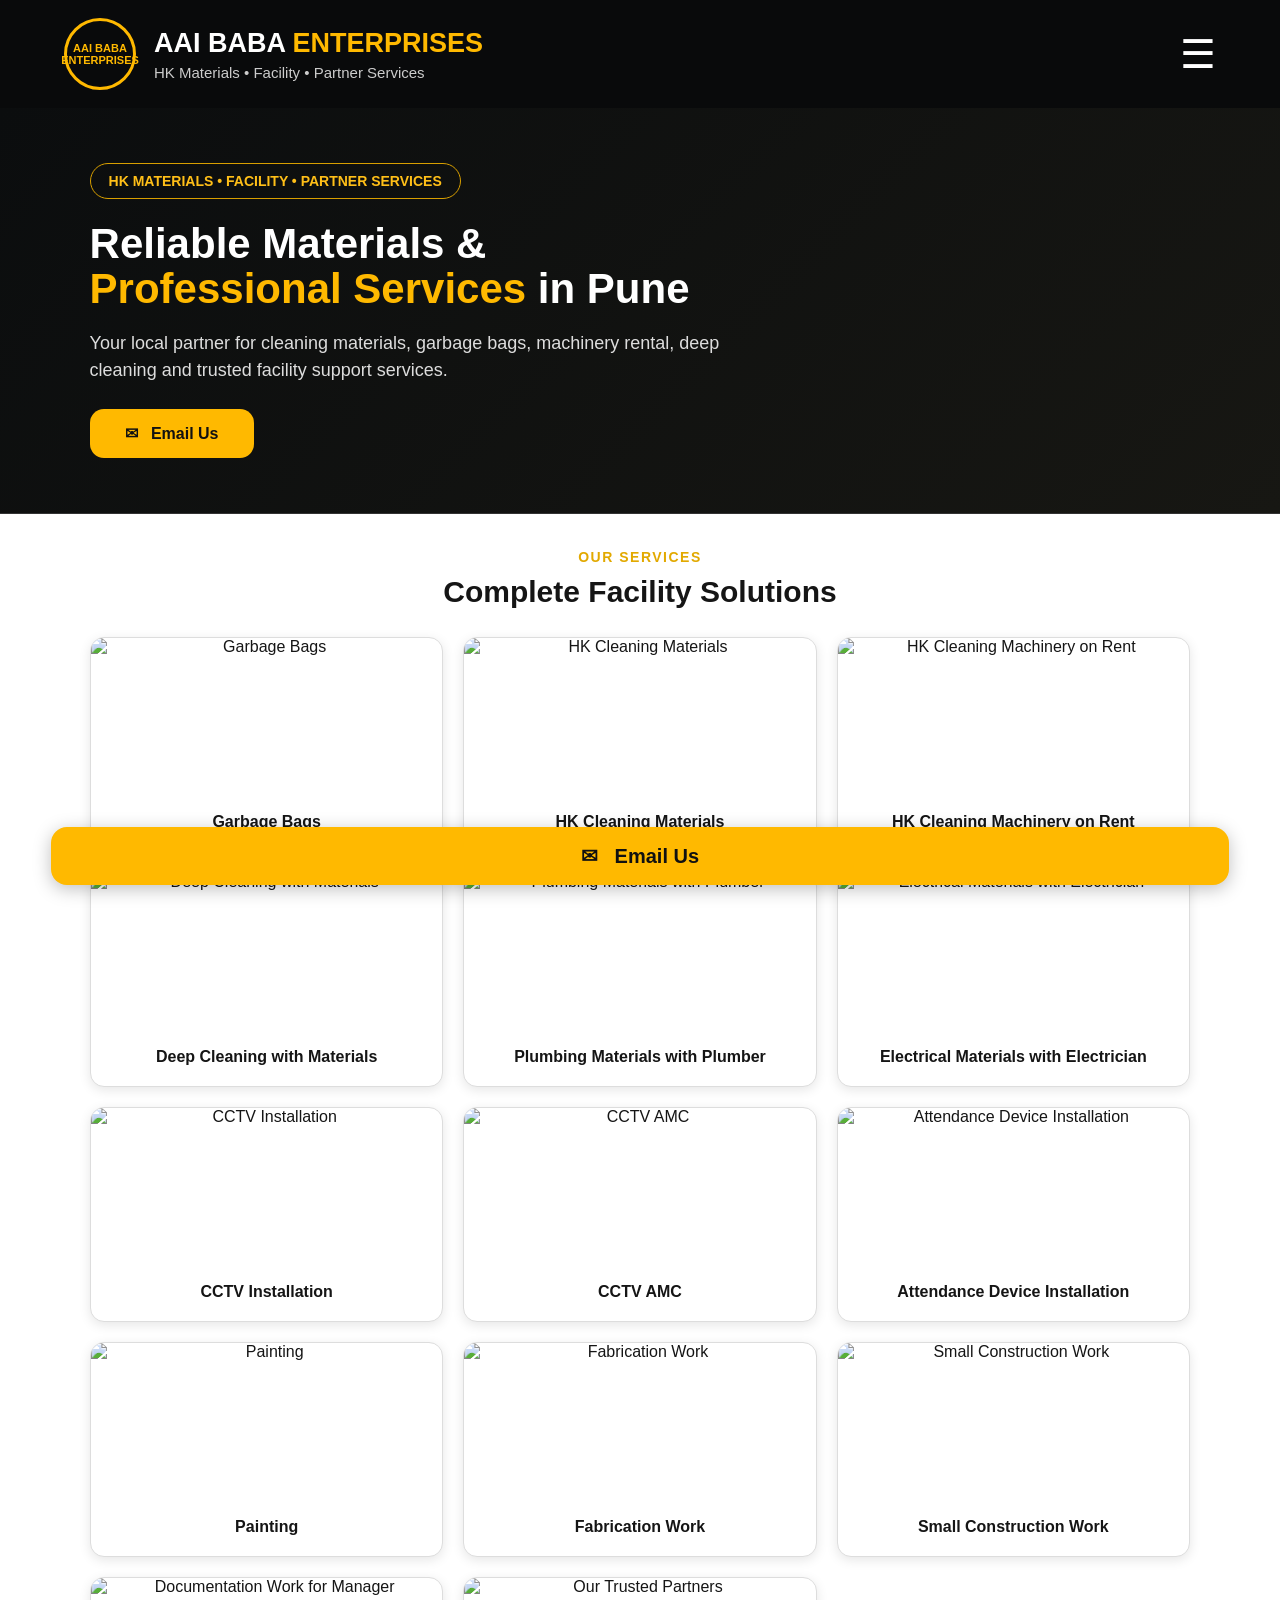
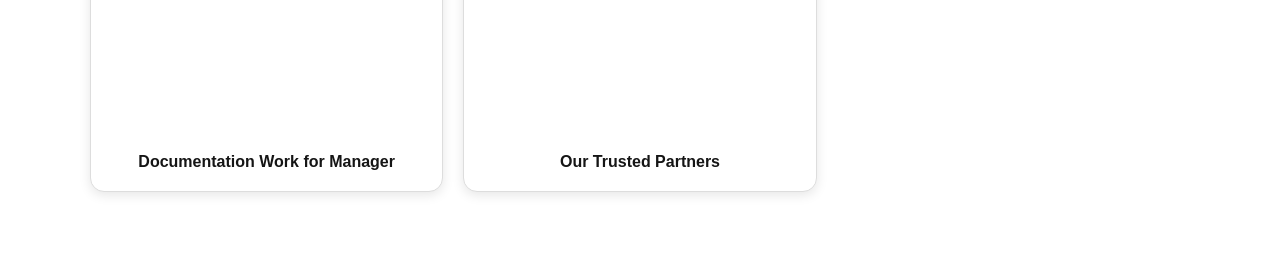
==== commit 2270a163: "Add files via upload" ====
--- a/index.html
+++ b/index.html
@@ -1,564 +1,130 @@
 <!DOCTYPE html>
 <html lang="en">
 <head>
-  <meta charset="UTF-8">
-  <meta name="viewport" content="width=device-width, initial-scale=1.0">
-  <meta name="description" content="AAI BABA ENTERPRISES - HK materials, cleaning materials, facility and partner services in Pune.">
-  <meta name="theme-color" content="#0a0a0a">
-  <title>AAI BABA ENTERPRISES | HK Materials & Services</title>
+<meta charset="UTF-8">
+<meta name="viewport" content="width=device-width, initial-scale=1.0">
+<title>AAI BABA ENTERPRISES</title>
+<style>
+*{box-sizing:border-box;margin:0;padding:0}
+body{font-family:Arial,Helvetica,sans-serif;background:#fff;color:#151515}
+.header{background:#090a0b;color:#fff;padding:18px 5%;display:flex;align-items:center;gap:18px}
+.logo{width:72px;height:72px;border:3px solid #ffb900;border-radius:50%;display:flex;align-items:center;justify-content:center;text-align:center;color:#ffb900;font-weight:700;font-size:11px;line-height:1.1}
+.brand h1{font-size:27px;margin-bottom:5px}
+.brand h1 span{color:#ffb900}
+.brand p{color:#ccc;font-size:15px}
+.menu{margin-left:auto;font-size:40px;line-height:1;color:#fff}
+.hero{background:linear-gradient(135deg,#0b0d0e,#171713);color:#fff;padding:55px 7%;border-bottom:1px solid #333}
+.badge{display:inline-block;border:1px solid #d89f00;border-radius:30px;color:#ffbf18;padding:9px 18px;font-size:14px;font-weight:700;margin-bottom:22px}
+.hero h2{font-size:42px;max-width:650px;line-height:1.08}
+.hero h2 span{color:#ffb900}
+.hero p{max-width:650px;color:#ddd;font-size:18px;line-height:1.5;margin:18px 0 25px}
+.email-btn{display:inline-block;background:#ffb900;color:#111;text-decoration:none;font-weight:700;padding:15px 35px;border-radius:14px}
+.services{padding:35px 4% 80px}
+.eyebrow{text-align:center;color:#e2a900;font-weight:700;letter-spacing:1.5px;font-size:14px;margin-bottom:10px}
+.services h3{text-align:center;font-size:30px;margin-bottom:28px}
+.grid{display:grid;grid-template-columns:repeat(3,1fr);gap:20px;max-width:1100px;margin:auto}
+.service-card{background:#fff;border:1px solid #ddd;border-radius:14px;overflow:hidden;box-shadow:0 3px 12px rgba(0,0,0,.10);text-align:center}
+.service-card img{display:block;width:100%;height:155px;object-fit:cover}
+.card-title{font-weight:700;font-size:16px;line-height:1.25;padding:15px 10px;min-height:58px;display:flex;align-items:center;justify-content:center}
+.bottom-email{position:fixed;left:4%;right:4%;bottom:15px;background:#ffb900;color:#111;text-decoration:none;text-align:center;padding:17px;border-radius:16px;font-size:20px;font-weight:700;box-shadow:0 4px 18px rgba(0,0,0,.25);z-index:10}
+@media(max-width:700px){
+ .header{padding:18px 5%;gap:12px}
+ .logo{width:64px;height:64px;font-size:10px}
+ .brand h1{font-size:22px}
+ .brand p{font-size:12px}
+ .menu{font-size:34px}
+ .hero{padding:38px 8%}
+ .hero h2{font-size:34px}
+ .hero p{font-size:16px}
+ .services{padding:30px 4% 100px}
+ .services h3{font-size:30px}
+ .grid{grid-template-columns:repeat(2,1fr);gap:14px}
+ .service-card img{height:145px}
+ .card-title{font-size:15px;padding:13px 7px}
+}
+</style>
+</head>
+<body>
 
-  <style>
-    :root{
-      --bg:#080909;
-      --bg2:#111210;
-      --gold:#ffb800;
-      --gold2:#ffcf42;
-      --white:#f7f7f7;
-      --muted:#c7c7c7;
-      --card:#ffffff;
-      --text:#161616;
-      --line:rgba(255,184,0,.35);
-      --shadow:0 8px 28px rgba(0,0,0,.12);
-      --radius:18px;
-    }
-
-    *{box-sizing:border-box;margin:0;padding:0}
-    html{scroll-behavior:smooth}
-    body{
-      font-family:Arial,Helvetica,sans-serif;
-      background:var(--bg);
-      color:var(--white);
-      line-height:1.55;
-      overflow-x:hidden;
-    }
-    a{text-decoration:none;color:inherit}
-    button{font:inherit}
-
-    /* HEADER */
-    header{
-      position:sticky;
-      top:0;
-      z-index:1000;
-      background:rgba(8,9,9,.96);
-      border-bottom:1px solid rgba(255,255,255,.08);
-      backdrop-filter:blur(12px);
-    }
-    .nav{
-      max-width:1180px;
-      margin:auto;
-      min-height:82px;
-      padding:12px 22px;
-      display:flex;
-      align-items:center;
-      justify-content:space-between;
-      gap:20px;
-    }
-    .brand{
-      display:flex;
-      align-items:center;
-      gap:13px;
-      min-width:0;
-    }
-    .logo{
-      width:58px;height:58px;border:2px solid var(--gold);
-      border-radius:50%;
-      display:grid;place-items:center;
-      color:var(--gold);
-      font-size:10px;font-weight:800;
-      text-align:center;
-      line-height:1.15;
-      flex:none;
-      box-shadow:0 0 22px rgba(255,184,0,.12);
-    }
-    .brand-title{
-      font-size:21px;
-      font-weight:800;
-      letter-spacing:.2px;
-      white-space:nowrap;
-    }
-    .brand-title span{color:var(--gold)}
-    .brand-sub{
-      font-size:12px;
-      color:#cfcfcf;
-      margin-top:2px;
-    }
-
-    nav.desktop{display:flex;gap:22px;align-items:center}
-    nav.desktop a{
-      color:#ddd;font-size:14px;
-      transition:.2s;
-    }
-    nav.desktop a:hover{color:var(--gold)}
-
-    .menu-btn{
-      display:none;
-      width:48px;height:44px;
-      background:none;border:0;color:#fff;
-      cursor:pointer;
-    }
-    .menu-btn span{
-      display:block;width:34px;height:3px;background:#fff;
-      margin:6px auto;border-radius:5px;
-    }
-
-    /* MOBILE MENU */
-    .mobile-menu{
-      display:none;
-      padding:10px 20px 18px;
-      border-top:1px solid rgba(255,255,255,.08);
-      background:#0b0c0c;
-    }
-    .mobile-menu.open{display:block}
-    .mobile-menu a{
-      display:block;padding:13px 5px;
-      border-bottom:1px solid rgba(255,255,255,.07);
-      color:#eee;
-    }
-
-    /* HERO */
-    .hero{
-      position:relative;
-      min-height:610px;
-      display:flex;
-      align-items:center;
-      overflow:hidden;
-      background:
-        radial-gradient(circle at 75% 55%,rgba(255,184,0,.13),transparent 28%),
-        radial-gradient(circle at 10% 20%,rgba(255,184,0,.07),transparent 30%),
-        linear-gradient(135deg,#080909,#11120f 55%,#090a09);
-    }
-    .hero:before,.hero:after{
-      content:"";
-      position:absolute;
-      border:1px solid rgba(255,184,0,.18);
-      border-radius:50%;
-      width:850px;height:330px;
-      transform:rotate(-18deg);
-      left:-160px;top:170px;
-      pointer-events:none;
-    }
-    .hero:after{
-      width:900px;height:370px;
-      left:420px;top:80px;
-      opacity:.45;
-    }
-    .hero-grid{
-      position:absolute;inset:0;
-      background-image:
-        linear-gradient(rgba(255,255,255,.025) 1px,transparent 1px),
-        linear-gradient(90deg,rgba(255,255,255,.025) 1px,transparent 1px);
-      background-size:48px 48px;
-      mask-image:linear-gradient(to bottom,transparent,black 20%,black 80%,transparent);
-    }
-    .hero-inner{
-      position:relative;z-index:2;
-      max-width:1050px;width:100%;
-      margin:auto;padding:70px 24px;
-    }
-    .eyebrow{
-      display:inline-block;
-      border:1px solid var(--gold);
-      color:var(--gold);
-      border-radius:40px;
-      padding:9px 22px;
-      font-size:14px;
-      font-weight:700;
-      letter-spacing:2px;
-      margin-bottom:26px;
-    }
-    h1{
-      font-size:clamp(42px,7vw,76px);
-      line-height:1.04;
-      max-width:820px;
-      letter-spacing:-2px;
-    }
-    h1 .gold{color:var(--gold)}
-    .hero p{
-      max-width:680px;
-      color:#c9c9c9;
-      font-size:18px;
-      margin:25px 0 30px;
-    }
-    .checks{
-      display:flex;flex-wrap:wrap;gap:10px;
-      margin-bottom:30px;
-    }
-    .check{
-      border:1px solid rgba(255,255,255,.13);
-      background:rgba(255,255,255,.045);
-      border-radius:30px;
-      padding:10px 17px;
-      color:#ddd;
-      font-size:14px;
-    }
-    .actions{display:flex;gap:14px;flex-wrap:wrap}
-    .btn{
-      min-height:54px;
-      padding:0 26px;
-      border-radius:13px;
-      border:1px solid var(--gold);
-      display:inline-flex;
-      align-items:center;
-      justify-content:center;
-      gap:10px;
-      font-weight:800;
-      cursor:pointer;
-      transition:.2s;
-    }
-    .btn-primary{background:var(--gold);color:#111}
-    .btn-secondary{background:transparent;color:#fff}
-    .btn:hover{transform:translateY(-2px);box-shadow:0 8px 25px rgba(255,184,0,.18)}
-
-    /* SERVICES */
-    .services{
-      background:#f7f7f7;
-      color:var(--text);
-      padding:70px 18px 85px;
-    }
-    .section-head{text-align:center;max-width:800px;margin:0 auto 38px}
-    .section-label{
-      color:#e6a400;
-      font-size:14px;font-weight:800;letter-spacing:2px;
-    }
-    .section-head h2{
-      font-size:clamp(30px,5vw,46px);
-      margin-top:8px;
-      line-height:1.15;
-    }
-    .section-head p{color:#666;margin-top:10px}
-
-    .service-grid{
-      max-width:1100px;
-      margin:auto;
-      display:grid;
-      grid-template-columns:repeat(3,1fr);
-      gap:20px;
-    }
-    .service{
-      background:#fff;
-      border-radius:var(--radius);
-      overflow:hidden;
-      box-shadow:var(--shadow);
-      border:1px solid #e8e8e8;
-      transition:.25s;
-      cursor:pointer;
-    }
-    .service:hover{transform:translateY(-5px)}
-    .service img{
-      width:100%;height:190px;object-fit:cover;
-      display:block;
-    }
-    .service h3{
-      min-height:66px;
-      display:grid;place-items:center;
-      padding:13px 10px;
-      text-align:center;
-      font-size:17px;
-      line-height:1.25;
-    }
-
-    /* ABOUT / CONTACT */
-    .dark-section{
-      background:#0b0c0c;
-      padding:65px 20px;
-    }
-    .content-box{
-      max-width:1050px;margin:auto;
-      display:grid;grid-template-columns:1fr 1fr;gap:28px;
-    }
-    .info-card{
-      border:1px solid rgba(255,184,0,.25);
-      border-radius:20px;padding:30px;
-      background:linear-gradient(145deg,#121310,#0a0b0b);
-    }
-    .info-card h2{font-size:30px;margin-bottom:12px}
-    .info-card h2 span{color:var(--gold)}
-    .info-card p{color:#c7c7c7}
-    .contact-list{margin-top:20px;display:grid;gap:12px}
-    .contact-item{
-      padding:14px;border-radius:12px;
-      background:rgba(255,255,255,.045);
-      border:1px solid rgba(255,255,255,.08);
-    }
-
-    footer{
-      background:#050606;
-      border-top:1px solid rgba(255,184,0,.2);
-      padding:30px 20px 90px;
-      text-align:center;
-      color:#aaa;
-      font-size:13px;
-    }
-    .footer-title{color:#fff;font-weight:800;font-size:18px;margin-bottom:5px}
-    .footer-title span{color:var(--gold)}
-
-    .bottom-email{
-      position:fixed;
-      z-index:900;
-      bottom:16px;left:50%;
-      transform:translateX(-50%);
-      width:min(650px,calc(100% - 30px));
-      min-height:58px;
-      background:var(--gold);
-      color:#111;
-      border-radius:16px;
-      display:flex;align-items:center;justify-content:center;
-      font-weight:900;
-      box-shadow:0 10px 35px rgba(0,0,0,.35);
-    }
-    .top-btn{
-      position:fixed;z-index:950;
-      right:18px;bottom:84px;
-      width:48px;height:48px;border-radius:50%;
-      border:0;background:var(--gold);color:#111;
-      font-size:22px;font-weight:900;cursor:pointer;
-      box-shadow:0 8px 25px rgba(0,0,0,.3);
-    }
-
-    /* MOBILE */
-    @media(max-width:800px){
-      .nav{min-height:78px;padding:10px 20px}
-      .logo{width:58px;height:58px}
-      .brand-title{font-size:19px}
-      .brand-sub{font-size:10px}
-      nav.desktop{display:none}
-      .menu-btn{display:block}
-      .hero{min-height:auto}
-      .hero-inner{padding:58px 22px 65px}
-      .eyebrow{
-        font-size:12px;
-        letter-spacing:1.6px;
-        padding:8px 15px;
-      }
-      h1{
-        font-size:clamp(38px,10.5vw,54px);
-        letter-spacing:-1.5px;
-      }
-      .hero p{font-size:16px;line-height:1.65}
-      .checks{display:grid}
-      .check{font-size:14px}
-      .actions{display:grid;grid-template-columns:1fr 1fr}
-      .btn{padding:0 12px}
-      .services{padding:52px 14px 80px}
-      .service-grid{grid-template-columns:repeat(2,1fr);gap:12px}
-      .service img{height:130px}
-      .service h3{font-size:14px;min-height:58px;padding:8px 5px}
-      .content-box{grid-template-columns:1fr}
-    }
-
-    @media(max-width:460px){
-      .brand-title{font-size:17px}
-      .brand-sub{font-size:9px}
-      .logo{width:54px;height:54px}
-      .hero-inner{padding-left:20px;padding-right:20px}
-      h1{font-size:42px}
-      .actions{grid-template-columns:1fr}
-      .service-grid{grid-template-columns:1fr 1fr}
-      .service img{height:115px}
-      .service h3{font-size:13px}
-    }
-  </style>
-</head>
-
-<body id="top">
-
-<header>
-  <div class="nav">
-    <a class="brand" href="#top" aria-label="AAI BABA ENTERPRISES home">
-      <div class="logo">AAI BABA<br>ENTERPRISES</div>
-      <div>
-        <div class="brand-title">AAI BABA <span>ENTERPRISES</span></div>
-        <div class="brand-sub">HK Materials • Facility • Partner Services</div>
-      </div>
-    </a>
-
-    <nav class="desktop">
-      <a href="#top">Home</a>
-      <a href="#services">Services</a>
-      <a href="#about">About</a>
-      <a href="#contact">Contact</a>
-    </nav>
-
-    <button class="menu-btn" id="menuBtn" aria-label="Open menu" aria-expanded="false">
-      <span></span><span></span><span></span>
-    </button>
+<header class="header">
+  <div class="logo">AAI BABA<br>ENTERPRISES</div>
+  <div class="brand">
+    <h1>AAI BABA <span>ENTERPRISES</span></h1>
+    <p>HK Materials • Facility • Partner Services</p>
   </div>
-
-  <div class="mobile-menu" id="mobileMenu">
-    <a href="#top">Home</a>
-    <a href="#services">Services</a>
-    <a href="#about">About Us</a>
-    <a href="#contact">Contact Us</a>
-  </div>
+  <div class="menu">☰</div>
 </header>
 
-<main>
-  <section class="hero">
-    <div class="hero-grid"></div>
-    <div class="hero-inner">
-      <div class="eyebrow">HK MATERIALS • FACILITY • PARTNER SERVICES</div>
+<section class="hero">
+  <div class="badge">HK MATERIALS • FACILITY • PARTNER SERVICES</div>
+  <h2>Reliable Materials &amp; <span>Professional Services</span> in Pune</h2>
+  <p>Your local partner for cleaning materials, garbage bags, machinery rental, deep cleaning and trusted facility support services.</p>
+  <a class="email-btn" href="mailto:your-email@example.com">✉ &nbsp; Email Us</a>
+</section>
 
-      <h1>
-        Reliable Materials &<br>
-        <span class="gold">Professional Services</span><br>
-        in Pune
-      </h1>
+<section class="services">
+  <div class="eyebrow">OUR SERVICES</div>
+  <h3>Complete Facility Solutions</h3>
+  <div class="grid">
+        <article class="service-card">
+          <img src="images/garbage-bags.jpg" alt="Garbage Bags" loading="lazy">
+          <div class="card-title">Garbage Bags</div>
+        </article>
+        <article class="service-card">
+          <img src="images/hk-cleaning-materials.jpg" alt="HK Cleaning Materials" loading="lazy">
+          <div class="card-title">HK Cleaning Materials</div>
+        </article>
+        <article class="service-card">
+          <img src="images/machinery-rent.jpg" alt="HK Cleaning Machinery on Rent" loading="lazy">
+          <div class="card-title">HK Cleaning Machinery on Rent</div>
+        </article>
+        <article class="service-card">
+          <img src="images/deep-cleaning.jpg" alt="Deep Cleaning with Materials" loading="lazy">
+          <div class="card-title">Deep Cleaning with Materials</div>
+        </article>
+        <article class="service-card">
+          <img src="images/plumbing-materials.jpg" alt="Plumbing Materials with Plumber" loading="lazy">
+          <div class="card-title">Plumbing Materials with Plumber</div>
+        </article>
+        <article class="service-card">
+          <img src="images/electrical-materials.jpg" alt="Electrical Materials with Electrician" loading="lazy">
+          <div class="card-title">Electrical Materials with Electrician</div>
+        </article>
+        <article class="service-card">
+          <img src="images/cctv-installation.jpg" alt="CCTV Installation" loading="lazy">
+          <div class="card-title">CCTV Installation</div>
+        </article>
+        <article class="service-card">
+          <img src="images/cctv-amc.jpg" alt="CCTV AMC" loading="lazy">
+          <div class="card-title">CCTV AMC</div>
+        </article>
+        <article class="service-card">
+          <img src="images/attendance-device.jpg" alt="Attendance Device Installation" loading="lazy">
+          <div class="card-title">Attendance Device Installation</div>
+        </article>
+        <article class="service-card">
+          <img src="images/painting.jpg" alt="Painting" loading="lazy">
+          <div class="card-title">Painting</div>
+        </article>
+        <article class="service-card">
+          <img src="images/fabrication-work.jpg" alt="Fabrication Work" loading="lazy">
+          <div class="card-title">Fabrication Work</div>
+        </article>
+        <article class="service-card">
+          <img src="images/small-construction.jpg" alt="Small Construction Work" loading="lazy">
+          <div class="card-title">Small Construction Work</div>
+        </article>
+        <article class="service-card">
+          <img src="images/documentation-work.jpg" alt="Documentation Work for Manager" loading="lazy">
+          <div class="card-title">Documentation Work for Manager</div>
+        </article>
+        <article class="service-card">
+          <img src="images/trusted-partners.jpg" alt="Our Trusted Partners" loading="lazy">
+          <div class="card-title">Our Trusted Partners</div>
+        </article>
+  </div>
+</section>
 
-      <p>
-        Your local partner for cleaning materials, garbage bags, machinery rental,
-        deep cleaning and trusted facility support services.
-      </p>
-
-      <div class="checks">
-        <div class="check">✓ Quality Materials</div>
-        <div class="check">⌖ Local Pune Support</div>
-        <div class="check">✓ Multiple Services</div>
-      </div>
-
-      <div class="actions">
-        <a class="btn btn-primary" href="mailto:info@aaibabaenterprises.com">✉ Email Us</a>
-      </div>
-    </div>
-  </section>
-
-  <section class="services" id="services">
-    <div class="section-head">
-      <div class="section-label">OUR SERVICES</div>
-      <h2>Complete Facility Solutions</h2>
-      <p>Materials, maintenance and partner services — all in one place.</p>
-    </div>
-
-    <div class="service-grid">
-
-      <article class="service">
-        <img loading="lazy" src="https://images.unsplash.com/photo-1604335399105-a0c585fd81a1?auto=format&fit=crop&w=900&q=80" alt="Garbage Bags">
-        <h3>Garbage Bags</h3>
-      </article>
-
-      <article class="service">
-        <img loading="lazy" src="https://images.unsplash.com/photo-1583947215259-38e31be8751f?auto=format&fit=crop&w=900&q=80" alt="HK Cleaning Materials">
-        <h3>HK Cleaning Materials</h3>
-      </article>
-
-      <article class="service">
-        <img loading="lazy" src="https://images.unsplash.com/photo-1581578731548-c64695cc6952?auto=format&fit=crop&w=900&q=80" alt="HK Cleaning Machinery on Rent">
-        <h3>HK Cleaning Machinery on Rent</h3>
-      </article>
-
-      <article class="service">
-        <img loading="lazy" src="https://images.unsplash.com/photo-1581578731548-c64695cc6952?auto=format&fit=crop&w=900&q=80" alt="Deep Cleaning with Materials">
-        <h3>Deep Cleaning with Materials</h3>
-      </article>
-
-      <article class="service">
-        <img loading="lazy" src="https://images.unsplash.com/photo-1581147036324-c17ac41f8c18?auto=format&fit=crop&w=900&q=80" alt="Plumbing Materials with Plumber">
-        <h3>Plumbing Materials with Plumber</h3>
-      </article>
-
-      <article class="service">
-        <img loading="lazy" src="https://images.unsplash.com/photo-1621905252507-b35492cc74b4?auto=format&fit=crop&w=900&q=80" alt="Electrical Materials with Electrician">
-        <h3>Electrical Materials with Electrician</h3>
-      </article>
-
-      <article class="service">
-        <img loading="lazy" src="https://images.unsplash.com/photo-1558008258-3256797b43f3?auto=format&fit=crop&w=900&q=80" alt="CCTV Installation">
-        <h3>CCTV Installation</h3>
-      </article>
-
-      <article class="service">
-        <img loading="lazy" src="https://images.unsplash.com/photo-1557597774-9d273605dfa9?auto=format&fit=crop&w=900&q=80" alt="CCTV AMC">
-        <h3>CCTV AMC</h3>
-      </article>
-
-      <article class="service">
-        <img loading="lazy" src="https://images.unsplash.com/photo-1586899028174-e7098604235b?auto=format&fit=crop&w=900&q=80" alt="Attendance Device Installation">
-        <h3>Attendance Device Installation</h3>
-      </article>
-
-      <article class="service">
-        <img loading="lazy" src="https://images.unsplash.com/photo-1562259949-0c3f4f5c8f0b?auto=format&fit=crop&w=900&q=80" alt="Painting">
-        <h3>Painting</h3>
-      </article>
-
-      <article class="service">
-        <img loading="lazy" src="https://images.unsplash.com/photo-1504917595217-d4dc5ebe6122?auto=format&fit=crop&w=900&q=80" alt="Fabrication Work">
-        <h3>Fabrication Work</h3>
-      </article>
-
-      <article class="service">
-        <img loading="lazy" src="https://images.unsplash.com/photo-1504307651254-35680f356dfd?auto=format&fit=crop&w=900&q=80" alt="Small Construction Work">
-        <h3>Small Construction Work</h3>
-      </article>
-
-      <article class="service">
-        <img loading="lazy" src="https://images.unsplash.com/photo-1450101499163-c8848c66ca85?auto=format&fit=crop&w=900&q=80" alt="Documentation Work">
-        <h3>Documentation Work for Manager</h3>
-      </article>
-
-      <article class="service">
-        <img loading="lazy" src="https://images.unsplash.com/photo-1556761175-b413da4baf72?auto=format&fit=crop&w=900&q=80" alt="Trusted Partners">
-        <h3>Our Trusted Partners</h3>
-      </article>
-
-    </div>
-  </section>
-
-  <section class="dark-section" id="about">
-    <div class="content-box">
-      <div class="info-card">
-        <h2>About <span>AAI BABA</span></h2>
-        <p>
-          AAI BABA ENTERPRISES provides HK materials, cleaning supplies,
-          facility support and selected partner services for societies,
-          offices, commercial spaces and other facilities in Pune.
-        </p>
-      </div>
-
-      <div class="info-card" id="contact">
-        <h2>Contact <span>Us</span></h2>
-        <p>For material supply, service requirements or quotation enquiries, contact us.</p>
-        <div class="contact-list">
-          <a class="contact-item" href="mailto:info@aaibabaenterprises.com">✉ info@aaibabaenterprises.com</a>
-          <a class="contact-item" href="tel:+919999999999">☎ +91 99999 99999</a>
-          <div class="contact-item">📍 Pune, Maharashtra</div>
-        </div>
-      </div>
-    </div>
-  </section>
-</main>
-
-<footer>
-  <div class="footer-title">AAI BABA <span>ENTERPRISES</span></div>
-  HK Materials • Facility • Partner Services
-  <br><br>
-  © <span id="year"></span> AAI BABA ENTERPRISES. All Rights Reserved.
-</footer>
-
-<a class="bottom-email" href="mailto:info@aaibabaenterprises.com">✉ &nbsp; Email Us</a>
-<button class="top-btn" id="topBtn" aria-label="Back to top">↑</button>
-
-<script>
-  const menuBtn = document.getElementById("menuBtn");
-  const mobileMenu = document.getElementById("mobileMenu");
-
-  menuBtn.addEventListener("click", () => {
-    const open = mobileMenu.classList.toggle("open");
-    menuBtn.setAttribute("aria-expanded", open ? "true" : "false");
-  });
-
-  document.querySelectorAll(".mobile-menu a").forEach(link => {
-    link.addEventListener("click", () => {
-      mobileMenu.classList.remove("open");
-      menuBtn.setAttribute("aria-expanded", "false");
-    });
-  });
-
-  document.getElementById("topBtn").addEventListener("click", () => {
-    window.scrollTo({top:0, behavior:"smooth"});
-  });
-
-  document.getElementById("year").textContent = new Date().getFullYear();
-</script>
-
+<a class="bottom-email" href="mailto:your-email@example.com">✉ &nbsp; Email Us</a>
 </body>
 </html>
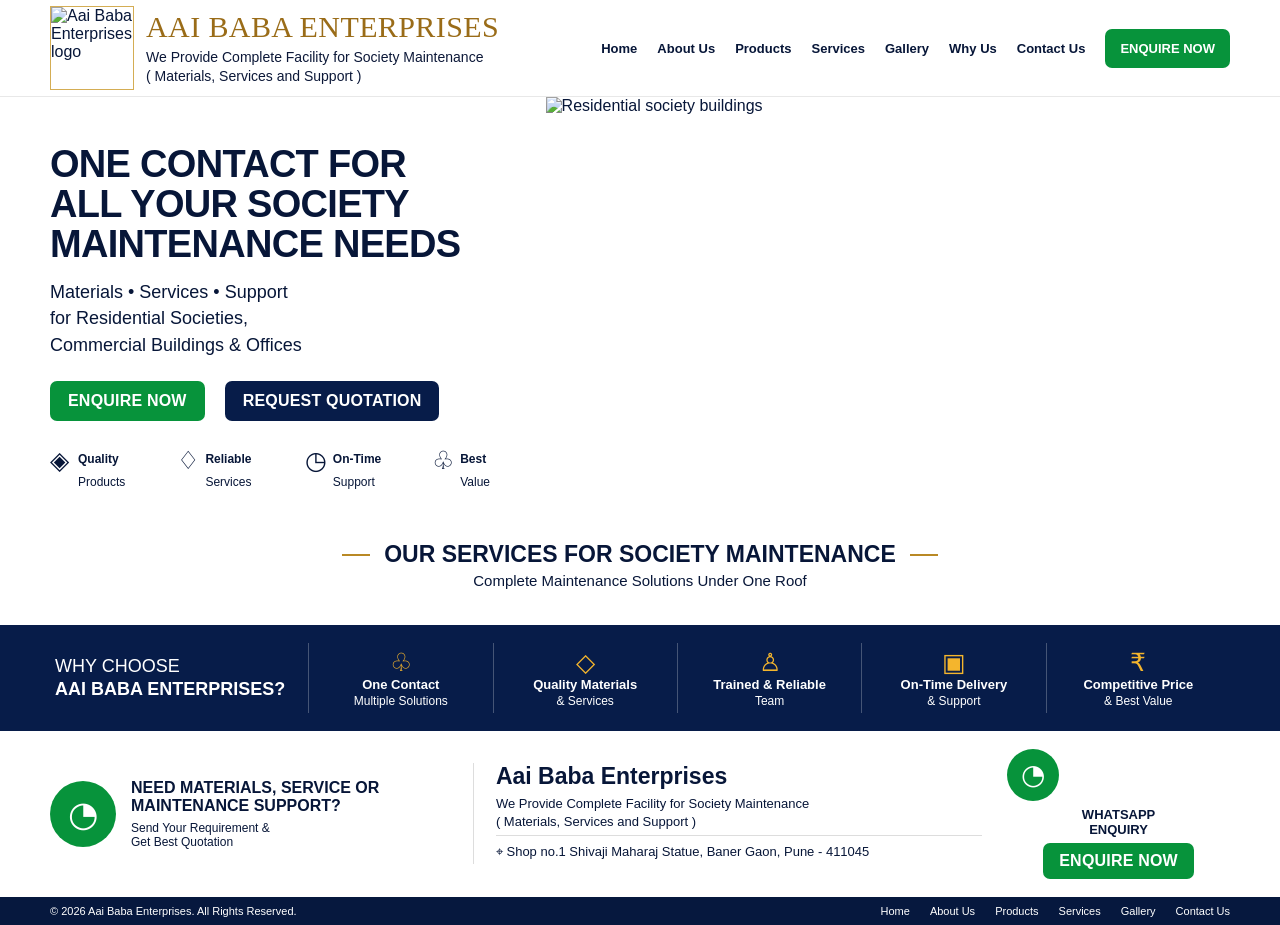
==== commit 672ddc42: "Add files via upload" ====
--- a/index.html
+++ b/index.html
@@ -1,130 +1,134 @@
-<!DOCTYPE html>
+<!doctype html>
 <html lang="en">
 <head>
-<meta charset="UTF-8">
-<meta name="viewport" content="width=device-width, initial-scale=1.0">
-<title>AAI BABA ENTERPRISES</title>
-<style>
-*{box-sizing:border-box;margin:0;padding:0}
-body{font-family:Arial,Helvetica,sans-serif;background:#fff;color:#151515}
-.header{background:#090a0b;color:#fff;padding:18px 5%;display:flex;align-items:center;gap:18px}
-.logo{width:72px;height:72px;border:3px solid #ffb900;border-radius:50%;display:flex;align-items:center;justify-content:center;text-align:center;color:#ffb900;font-weight:700;font-size:11px;line-height:1.1}
-.brand h1{font-size:27px;margin-bottom:5px}
-.brand h1 span{color:#ffb900}
-.brand p{color:#ccc;font-size:15px}
-.menu{margin-left:auto;font-size:40px;line-height:1;color:#fff}
-.hero{background:linear-gradient(135deg,#0b0d0e,#171713);color:#fff;padding:55px 7%;border-bottom:1px solid #333}
-.badge{display:inline-block;border:1px solid #d89f00;border-radius:30px;color:#ffbf18;padding:9px 18px;font-size:14px;font-weight:700;margin-bottom:22px}
-.hero h2{font-size:42px;max-width:650px;line-height:1.08}
-.hero h2 span{color:#ffb900}
-.hero p{max-width:650px;color:#ddd;font-size:18px;line-height:1.5;margin:18px 0 25px}
-.email-btn{display:inline-block;background:#ffb900;color:#111;text-decoration:none;font-weight:700;padding:15px 35px;border-radius:14px}
-.services{padding:35px 4% 80px}
-.eyebrow{text-align:center;color:#e2a900;font-weight:700;letter-spacing:1.5px;font-size:14px;margin-bottom:10px}
-.services h3{text-align:center;font-size:30px;margin-bottom:28px}
-.grid{display:grid;grid-template-columns:repeat(3,1fr);gap:20px;max-width:1100px;margin:auto}
-.service-card{background:#fff;border:1px solid #ddd;border-radius:14px;overflow:hidden;box-shadow:0 3px 12px rgba(0,0,0,.10);text-align:center}
-.service-card img{display:block;width:100%;height:155px;object-fit:cover}
-.card-title{font-weight:700;font-size:16px;line-height:1.25;padding:15px 10px;min-height:58px;display:flex;align-items:center;justify-content:center}
-.bottom-email{position:fixed;left:4%;right:4%;bottom:15px;background:#ffb900;color:#111;text-decoration:none;text-align:center;padding:17px;border-radius:16px;font-size:20px;font-weight:700;box-shadow:0 4px 18px rgba(0,0,0,.25);z-index:10}
-@media(max-width:700px){
- .header{padding:18px 5%;gap:12px}
- .logo{width:64px;height:64px;font-size:10px}
- .brand h1{font-size:22px}
- .brand p{font-size:12px}
- .menu{font-size:34px}
- .hero{padding:38px 8%}
- .hero h2{font-size:34px}
- .hero p{font-size:16px}
- .services{padding:30px 4% 100px}
- .services h3{font-size:30px}
- .grid{grid-template-columns:repeat(2,1fr);gap:14px}
- .service-card img{height:145px}
- .card-title{font-size:15px;padding:13px 7px}
-}
-</style>
+  <meta charset="utf-8">
+  <meta name="viewport" content="width=device-width, initial-scale=1">
+  <meta name="description" content="Aai Baba Enterprises provides complete facility for society maintenance - materials, services and support.">
+  <title>Aai Baba Enterprises | Society Maintenance Materials & Services</title>
+  <link rel="stylesheet" href="style.css">
 </head>
 <body>
+<header class="site-header">
+  <div class="container nav-wrap">
+    <a class="brand" href="#home" aria-label="Aai Baba Enterprises home">
+      <img src="assets/logo.png" alt="Aai Baba Enterprises logo">
+      <div>
+        <div class="brand-name">AAI BABA ENTERPRISES</div>
+        <div class="brand-sub">We Provide Complete Facility for Society Maintenance<br>( Materials, Services and Support )</div>
+      </div>
+    </a>
 
-<header class="header">
-  <div class="logo">AAI BABA<br>ENTERPRISES</div>
-  <div class="brand">
-    <h1>AAI BABA <span>ENTERPRISES</span></h1>
-    <p>HK Materials • Facility • Partner Services</p>
+    <button class="menu-toggle" aria-label="Open menu" aria-expanded="false">☰</button>
+
+    <nav class="nav" id="mainNav">
+      <a href="#home">Home</a>
+      <a href="#about">About Us</a>
+      <a href="#products">Products</a>
+      <a href="#services">Services</a>
+      <a href="#gallery">Gallery</a>
+      <a href="#why-us">Why Us</a>
+      <a href="#contact">Contact Us</a>
+      <button class="nav-enquire enquire-btn" type="button">ENQUIRE NOW</button>
+    </nav>
   </div>
-  <div class="menu">☰</div>
 </header>
 
-<section class="hero">
-  <div class="badge">HK MATERIALS • FACILITY • PARTNER SERVICES</div>
-  <h2>Reliable Materials &amp; <span>Professional Services</span> in Pune</h2>
-  <p>Your local partner for cleaning materials, garbage bags, machinery rental, deep cleaning and trusted facility support services.</p>
-  <a class="email-btn" href="mailto:your-email@example.com">✉ &nbsp; Email Us</a>
-</section>
-
-<section class="services">
-  <div class="eyebrow">OUR SERVICES</div>
-  <h3>Complete Facility Solutions</h3>
-  <div class="grid">
-        <article class="service-card">
-          <img src="images/garbage-bags.jpg" alt="Garbage Bags" loading="lazy">
-          <div class="card-title">Garbage Bags</div>
-        </article>
-        <article class="service-card">
-          <img src="images/hk-cleaning-materials.jpg" alt="HK Cleaning Materials" loading="lazy">
-          <div class="card-title">HK Cleaning Materials</div>
-        </article>
-        <article class="service-card">
-          <img src="images/machinery-rent.jpg" alt="HK Cleaning Machinery on Rent" loading="lazy">
-          <div class="card-title">HK Cleaning Machinery on Rent</div>
-        </article>
-        <article class="service-card">
-          <img src="images/deep-cleaning.jpg" alt="Deep Cleaning with Materials" loading="lazy">
-          <div class="card-title">Deep Cleaning with Materials</div>
-        </article>
-        <article class="service-card">
-          <img src="images/plumbing-materials.jpg" alt="Plumbing Materials with Plumber" loading="lazy">
-          <div class="card-title">Plumbing Materials with Plumber</div>
-        </article>
-        <article class="service-card">
-          <img src="images/electrical-materials.jpg" alt="Electrical Materials with Electrician" loading="lazy">
-          <div class="card-title">Electrical Materials with Electrician</div>
-        </article>
-        <article class="service-card">
-          <img src="images/cctv-installation.jpg" alt="CCTV Installation" loading="lazy">
-          <div class="card-title">CCTV Installation</div>
-        </article>
-        <article class="service-card">
-          <img src="images/cctv-amc.jpg" alt="CCTV AMC" loading="lazy">
-          <div class="card-title">CCTV AMC</div>
-        </article>
-        <article class="service-card">
-          <img src="images/attendance-device.jpg" alt="Attendance Device Installation" loading="lazy">
-          <div class="card-title">Attendance Device Installation</div>
-        </article>
-        <article class="service-card">
-          <img src="images/painting.jpg" alt="Painting" loading="lazy">
-          <div class="card-title">Painting</div>
-        </article>
-        <article class="service-card">
-          <img src="images/fabrication-work.jpg" alt="Fabrication Work" loading="lazy">
-          <div class="card-title">Fabrication Work</div>
-        </article>
-        <article class="service-card">
-          <img src="images/small-construction.jpg" alt="Small Construction Work" loading="lazy">
-          <div class="card-title">Small Construction Work</div>
-        </article>
-        <article class="service-card">
-          <img src="images/documentation-work.jpg" alt="Documentation Work for Manager" loading="lazy">
-          <div class="card-title">Documentation Work for Manager</div>
-        </article>
-        <article class="service-card">
-          <img src="images/trusted-partners.jpg" alt="Our Trusted Partners" loading="lazy">
-          <div class="card-title">Our Trusted Partners</div>
-        </article>
+<main>
+<section class="hero" id="home">
+  <div class="container hero-grid">
+    <div class="hero-copy">
+      <h1>ONE CONTACT FOR<br>ALL YOUR SOCIETY<br>MAINTENANCE NEEDS</h1>
+      <p class="hero-lead">Materials • Services • Support<br>for Residential Societies,<br>Commercial Buildings &amp; Offices</p>
+      <div class="hero-actions">
+        <button class="btn btn-green enquire-btn" type="button">ENQUIRE NOW</button>
+        <button class="btn btn-navy quote-btn" type="button">REQUEST QUOTATION</button>
+      </div>
+      <div class="trust-row">
+        <span>◈ <b>Quality</b><small>Products</small></span>
+        <span>♢ <b>Reliable</b><small>Services</small></span>
+        <span>◷ <b>On-Time</b><small>Support</small></span>
+        <span>♧ <b>Best</b><small>Value</small></span>
+      </div>
+    </div>
+    <div class="hero-image">
+      <img src="assets/hero.jpg" alt="Residential society buildings">
+    </div>
   </div>
 </section>
 
-<a class="bottom-email" href="mailto:your-email@example.com">✉ &nbsp; Email Us</a>
+<section class="services-section" id="services">
+  <div class="container">
+    <div class="section-heading">
+      <h2>OUR SERVICES FOR SOCIETY MAINTENANCE</h2>
+      <p>Complete Maintenance Solutions Under One Roof</p>
+    </div>
+    <div class="service-grid" id="products">
+      <!-- Cards are rendered from JavaScript below -->
+    </div>
+  </div>
+</section>
+
+<section class="why" id="why-us">
+  <div class="container why-grid">
+    <div class="why-title">WHY CHOOSE<br><strong>AAI BABA ENTERPRISES?</strong></div>
+    <div><span class="why-icon">♧</span><b>One Contact</b><small>Multiple Solutions</small></div>
+    <div><span class="why-icon">◇</span><b>Quality Materials</b><small>&amp; Services</small></div>
+    <div><span class="why-icon">♙</span><b>Trained &amp; Reliable</b><small>Team</small></div>
+    <div><span class="why-icon">▣</span><b>On-Time Delivery</b><small>&amp; Support</small></div>
+    <div><span class="why-icon">₹</span><b>Competitive Price</b><small>&amp; Best Value</small></div>
+  </div>
+</section>
+
+<section class="contact-strip" id="contact">
+  <div class="container contact-grid">
+    <div class="contact-pitch">
+      <div class="wa-circle">◔</div>
+      <div>
+        <h3>NEED MATERIALS, SERVICE OR<br>MAINTENANCE SUPPORT?</h3>
+        <p>Send Your Requirement &amp;<br>Get Best Quotation</p>
+      </div>
+    </div>
+    <div class="company-info">
+      <h3>Aai Baba Enterprises</h3>
+      <p>We Provide Complete Facility for Society Maintenance<br>( Materials, Services and Support )</p>
+      <p class="address">⌖ Shop no.1 Shivaji Maharaj Statue, Baner Gaon, Pune - 411045</p>
+    </div>
+    <div class="contact-cta">
+      <div class="wa-big">◔</div>
+      <b>WHATSAPP<br>ENQUIRY</b>
+      <button class="btn btn-green enquire-btn" type="button">ENQUIRE NOW</button>
+    </div>
+  </div>
+</section>
+</main>
+
+<footer class="footer">
+  <div class="container">
+    <div>© 2026 Aai Baba Enterprises. All Rights Reserved.</div>
+    <div class="footer-links">
+      <a href="#home">Home</a><a href="#about">About Us</a><a href="#products">Products</a>
+      <a href="#services">Services</a><a href="#gallery">Gallery</a><a href="#contact">Contact Us</a>
+    </div>
+  </div>
+</footer>
+
+<div class="modal" id="enquiryModal" aria-hidden="true">
+  <div class="modal-card">
+    <button class="modal-close" type="button" aria-label="Close">×</button>
+    <h2>Send Your Requirement</h2>
+    <p class="modal-note">Tell us what your society needs. On Netlify, this form can be received through Netlify Forms.</p>
+    <form name="quotation" method="POST" data-netlify="true" netlify-honeypot="bot-field" action="success.html">
+      <input type="hidden" name="form-name" value="quotation">
+      <p class="hidden"><label>Do not fill this: <input name="bot-field"></label></p>
+      <label>Name<input name="name" required></label>
+      <label>Society / Company<input name="society" required></label>
+      <label>Requirement<textarea name="requirement" rows="4" required></textarea></label>
+      <label>Mobile Number<input name="mobile" inputmode="tel" required></label>
+      <button class="btn btn-green full" type="submit">SUBMIT REQUEST</button>
+    </form>
+  </div>
+</div>
+
+<script src="script.js"></script>
 </body>
 </html>
--- a/style.css
+++ b/style.css
@@ -0,0 +1,107 @@
+*{box-sizing:border-box}
+:root{--navy:#071c49;--green:#07933b;--gold:#b98925;--text:#071638;--line:#d9dfe8}
+html{scroll-behavior:smooth}
+body{margin:0;font-family:Arial,Helvetica,sans-serif;color:var(--text);background:#fff}
+button,a{font:inherit}
+button{cursor:pointer}
+a{text-decoration:none;color:inherit}
+.container{width:min(1180px,94%);margin:auto}
+
+.site-header{background:#fff;border-bottom:1px solid #e8e8e8;position:sticky;top:0;z-index:50}
+.nav-wrap{min-height:96px;display:flex;align-items:center;gap:24px}
+.brand{display:flex;align-items:center;gap:12px;min-width:0}
+.brand img{width:84px;height:84px;object-fit:cover;border:1px solid #d4ad54}
+.brand-name{font-family:Georgia,serif;font-size:30px;letter-spacing:.4px;color:#9a6c18}
+.brand-sub{font-size:14px;line-height:1.35;color:#0c1838;margin-top:4px}
+.nav{margin-left:auto;display:flex;align-items:center;gap:20px;font-size:13px;font-weight:700}
+.nav a:hover{color:var(--green)}
+.nav-enquire{border:0;background:var(--green);color:#fff;padding:12px 15px;border-radius:7px;font-weight:800}
+.menu-toggle{display:none;margin-left:auto;background:none;border:0;font-size:28px;color:var(--navy)}
+
+.hero{background:#fff}
+.hero-grid{display:grid;grid-template-columns:42% 58%;min-height:385px}
+.hero-copy{padding:48px 0 28px}
+.hero-copy h1{font-size:38px;line-height:1.05;margin:0 0 14px;font-weight:900;letter-spacing:-.7px}
+.hero-lead{font-size:18px;line-height:1.48;margin:0 0 22px}
+.hero-actions{display:flex;gap:20px;flex-wrap:wrap}
+.btn{border:0;border-radius:7px;padding:11px 18px;color:#fff;font-weight:800;letter-spacing:.2px}
+.btn-green{background:var(--green)}
+.btn-navy{background:var(--navy)}
+.btn:hover{filter:brightness(.94);transform:translateY(-1px)}
+.hero-image{min-height:385px;overflow:hidden;border-radius:0 0 0 120px}
+.hero-image img{width:100%;height:100%;object-fit:cover}
+.trust-row{display:grid;grid-template-columns:repeat(4,1fr);gap:14px;margin-top:25px}
+.trust-row span{font-size:25px;display:grid;grid-template-columns:28px 1fr;align-items:center}
+.trust-row b{font-size:12px;line-height:1.1}.trust-row small{font-size:12px;grid-column:2}
+
+.services-section{padding:24px 0 22px}
+.section-heading{text-align:center;margin-bottom:14px}
+.section-heading h2{font-size:23px;margin:0 0 4px;font-weight:900}
+.section-heading h2:before,.section-heading h2:after{content:"";display:inline-block;width:28px;height:2px;background:var(--gold);vertical-align:middle;margin:0 14px}
+.section-heading p{margin:0;font-size:15px}
+.service-grid{display:grid;grid-template-columns:repeat(6,1fr);gap:16px}
+.card{border:1px solid var(--line);border-radius:9px;overflow:hidden;background:#fff;box-shadow:0 2px 7px rgba(0,0,0,.04);display:flex;flex-direction:column}
+.card img{width:100%;aspect-ratio:1.12/1;object-fit:cover}
+.card-body{padding:9px 10px 10px;display:flex;flex-direction:column;flex:1}
+.card h3{font-size:13px;text-align:center;min-height:34px;margin:4px 0 7px;line-height:1.18}
+.card ul{margin:0 0 10px;padding-left:15px;font-size:11px;line-height:1.65;flex:1}
+.card-actions{display:grid;gap:5px}
+.card .btn{width:100%;padding:8px 6px;font-size:11px}
+
+.why{background:var(--navy);color:#fff;padding:18px 0}
+.why-grid{display:grid;grid-template-columns:1.4fr repeat(5,1fr);align-items:center}
+.why-grid>div{min-height:60px;border-left:1px solid rgba(255,255,255,.25);display:flex;flex-direction:column;justify-content:center;align-items:center;text-align:center;padding:5px}
+.why-title{align-items:flex-start!important;border-left:0!important;font-size:18px;line-height:1.25}
+.why-grid b{font-size:13px}.why-grid small{font-size:12px;margin-top:2px}.why-icon{color:#f4b52d;font-size:25px}
+
+.contact-strip{padding:18px 0;background:#fff}
+.contact-grid{display:grid;grid-template-columns:1.25fr 1.6fr .7fr;gap:25px;align-items:center}
+.contact-pitch{display:flex;gap:15px;align-items:center}
+.wa-circle,.wa-big{border-radius:50%;display:grid;place-items:center;color:#fff;background:var(--green);font-size:35px}
+.wa-circle{width:66px;height:66px}.wa-big{width:52px;height:52px;font-size:28px}
+.contact-pitch h3{font-size:16px;margin:0 0 6px}.contact-pitch p{margin:0;font-size:12px}
+.company-info{border-left:1px solid #ddd;padding-left:22px}
+.company-info h3{font-size:23px;margin:0 0 5px}.company-info p{margin:3px 0;font-size:13px;line-height:1.4}
+.address{padding-top:7px;border-top:1px solid #ddd}
+.contact-cta{text-align:center}.contact-cta b{display:block;font-size:13px;margin:6px 0}.contact-cta .btn{padding:9px 16px}
+
+.footer{background:#06183e;color:#fff;font-size:11px;padding:8px 0}
+.footer .container{display:flex;justify-content:space-between;gap:15px}.footer-links{display:flex;gap:20px}.footer a:hover{color:#e9b83d}
+
+.modal{position:fixed;inset:0;background:rgba(0,0,0,.55);display:none;align-items:center;justify-content:center;padding:20px;z-index:100}
+.modal.show{display:flex}
+.modal-card{background:#fff;width:min(520px,100%);border-radius:14px;padding:26px;position:relative;box-shadow:0 15px 50px rgba(0,0,0,.25)}
+.modal-card h2{margin:0 0 7px}.modal-note{font-size:13px;color:#5a6375}
+.modal-close{position:absolute;right:14px;top:10px;border:0;background:none;font-size:30px;color:#555}
+.modal form{display:grid;gap:12px}.modal label{font-weight:700;font-size:13px}.modal input,.modal textarea{width:100%;margin-top:5px;padding:11px;border:1px solid #ccd2dc;border-radius:7px;font:inherit}.full{width:100%}.hidden{display:none}
+
+@media(max-width:1050px){
+ .nav{gap:12px;font-size:12px}
+ .brand-name{font-size:24px}
+ .brand img{width:72px;height:72px}
+ .service-grid{grid-template-columns:repeat(3,1fr)}
+ .hero-copy h1{font-size:34px}
+}
+@media(max-width:760px){
+ .site-header{position:sticky}
+ .nav-wrap{min-height:76px}
+ .brand img{width:58px;height:58px}.brand-name{font-size:18px}.brand-sub{font-size:10px}
+ .menu-toggle{display:block}.nav{display:none;position:absolute;left:3%;right:3%;top:76px;background:#fff;padding:14px;border:1px solid #ddd;border-radius:10px;box-shadow:0 8px 25px rgba(0,0,0,.12);flex-direction:column;align-items:stretch}
+ .nav.open{display:flex}.nav a,.nav-enquire{text-align:center;padding:10px}
+ .hero-grid{display:block}.hero-copy{padding:30px 0 22px}.hero-copy h1{font-size:30px}.hero-lead{font-size:16px}
+ .hero-image{height:260px;min-height:0;border-radius:0 0 0 70px}
+ .trust-row{gap:7px}.trust-row span{font-size:18px;grid-template-columns:22px 1fr}.trust-row b,.trust-row small{font-size:9px}
+ .service-grid{grid-template-columns:repeat(2,1fr);gap:10px}
+ .section-heading h2{font-size:19px}.section-heading h2:before,.section-heading h2:after{display:none}
+ .card h3{font-size:12px}.card ul{font-size:10px}.card .btn{font-size:10px}
+ .why-grid{grid-template-columns:repeat(2,1fr);gap:0}.why-title{grid-column:1/-1;align-items:center!important;border:0!important;margin-bottom:8px}
+ .contact-grid{grid-template-columns:1fr;gap:15px}.company-info{border-left:0;border-top:1px solid #ddd;padding:15px 0 0}
+ .contact-cta{display:flex;align-items:center;justify-content:center;gap:12px;flex-wrap:wrap}
+ .footer .container{flex-direction:column;text-align:center}.footer-links{justify-content:center;flex-wrap:wrap;gap:10px}
+}
+@media(max-width:420px){
+ .brand-sub{display:none}.brand-name{font-size:17px}
+ .hero-copy h1{font-size:27px}.hero-actions .btn{width:100%}
+ .service-grid{grid-template-columns:1fr}
+ .card img{aspect-ratio:2/1}
+}
